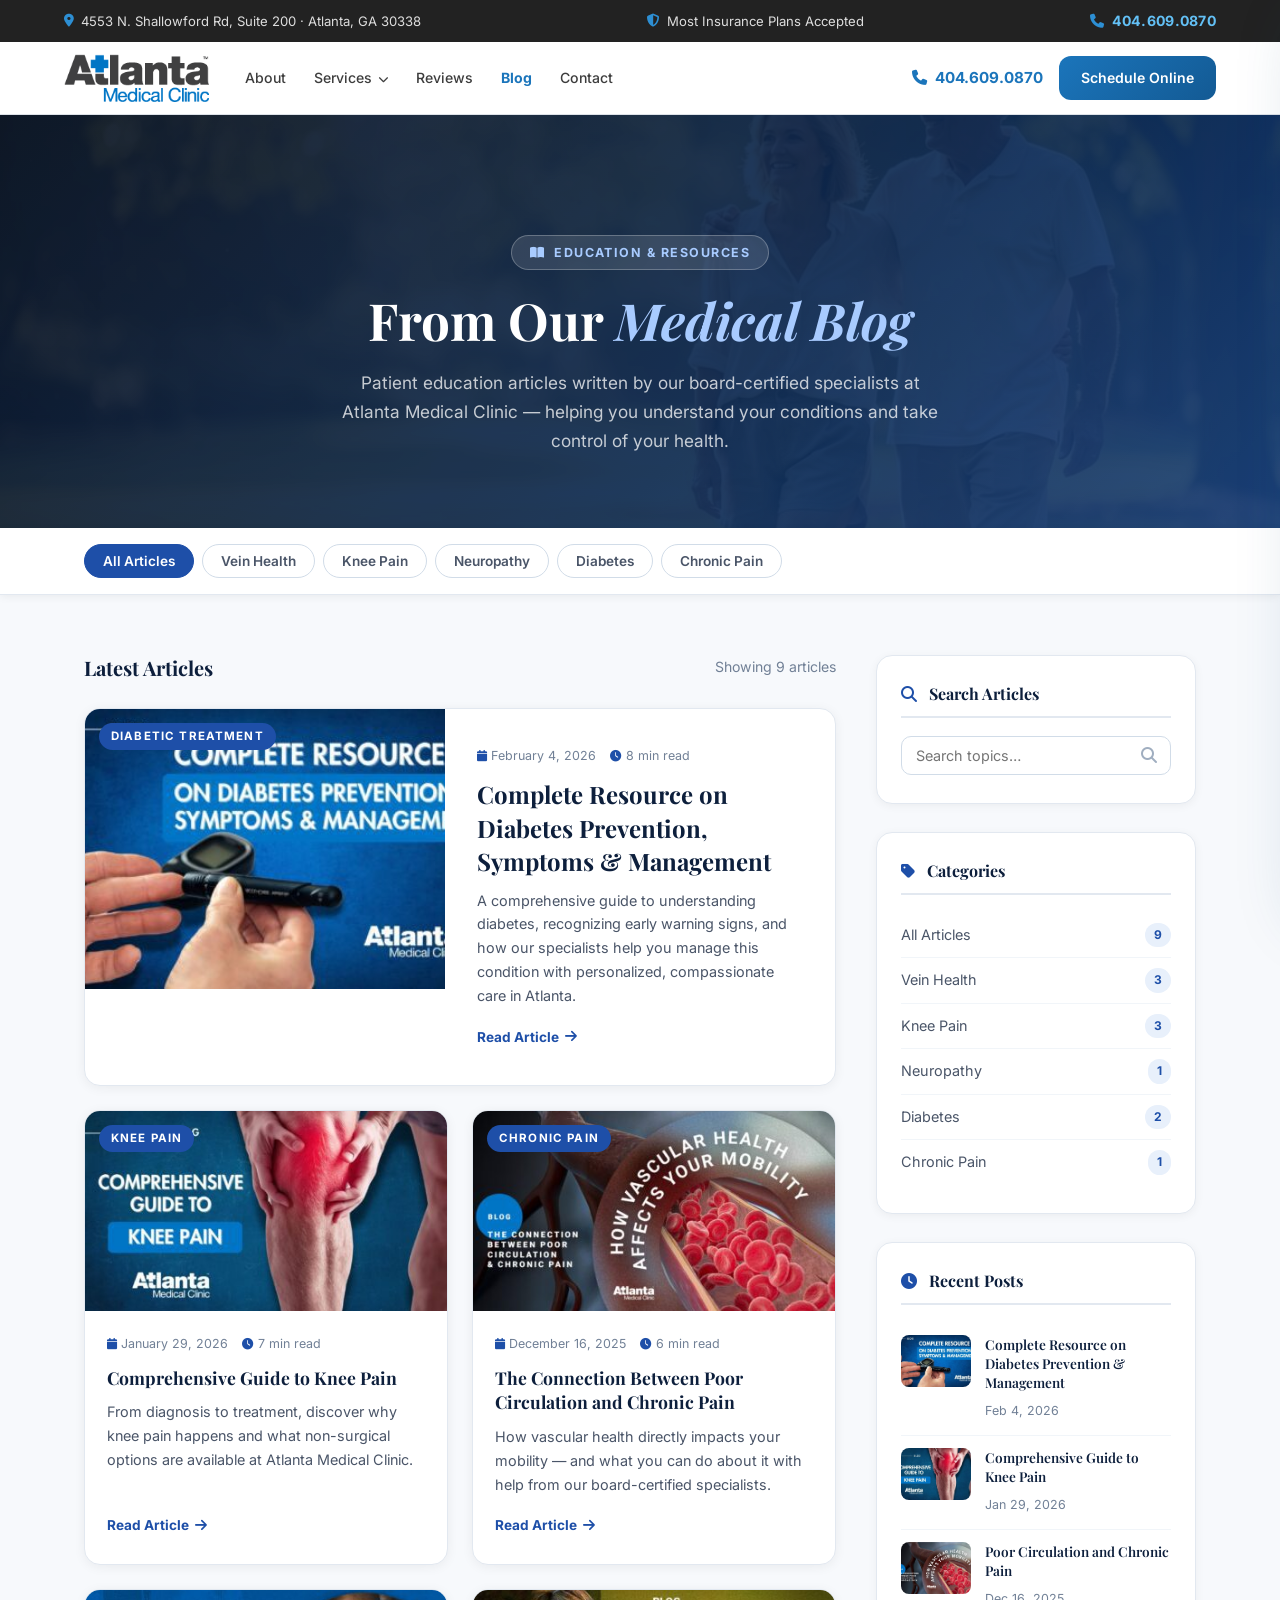
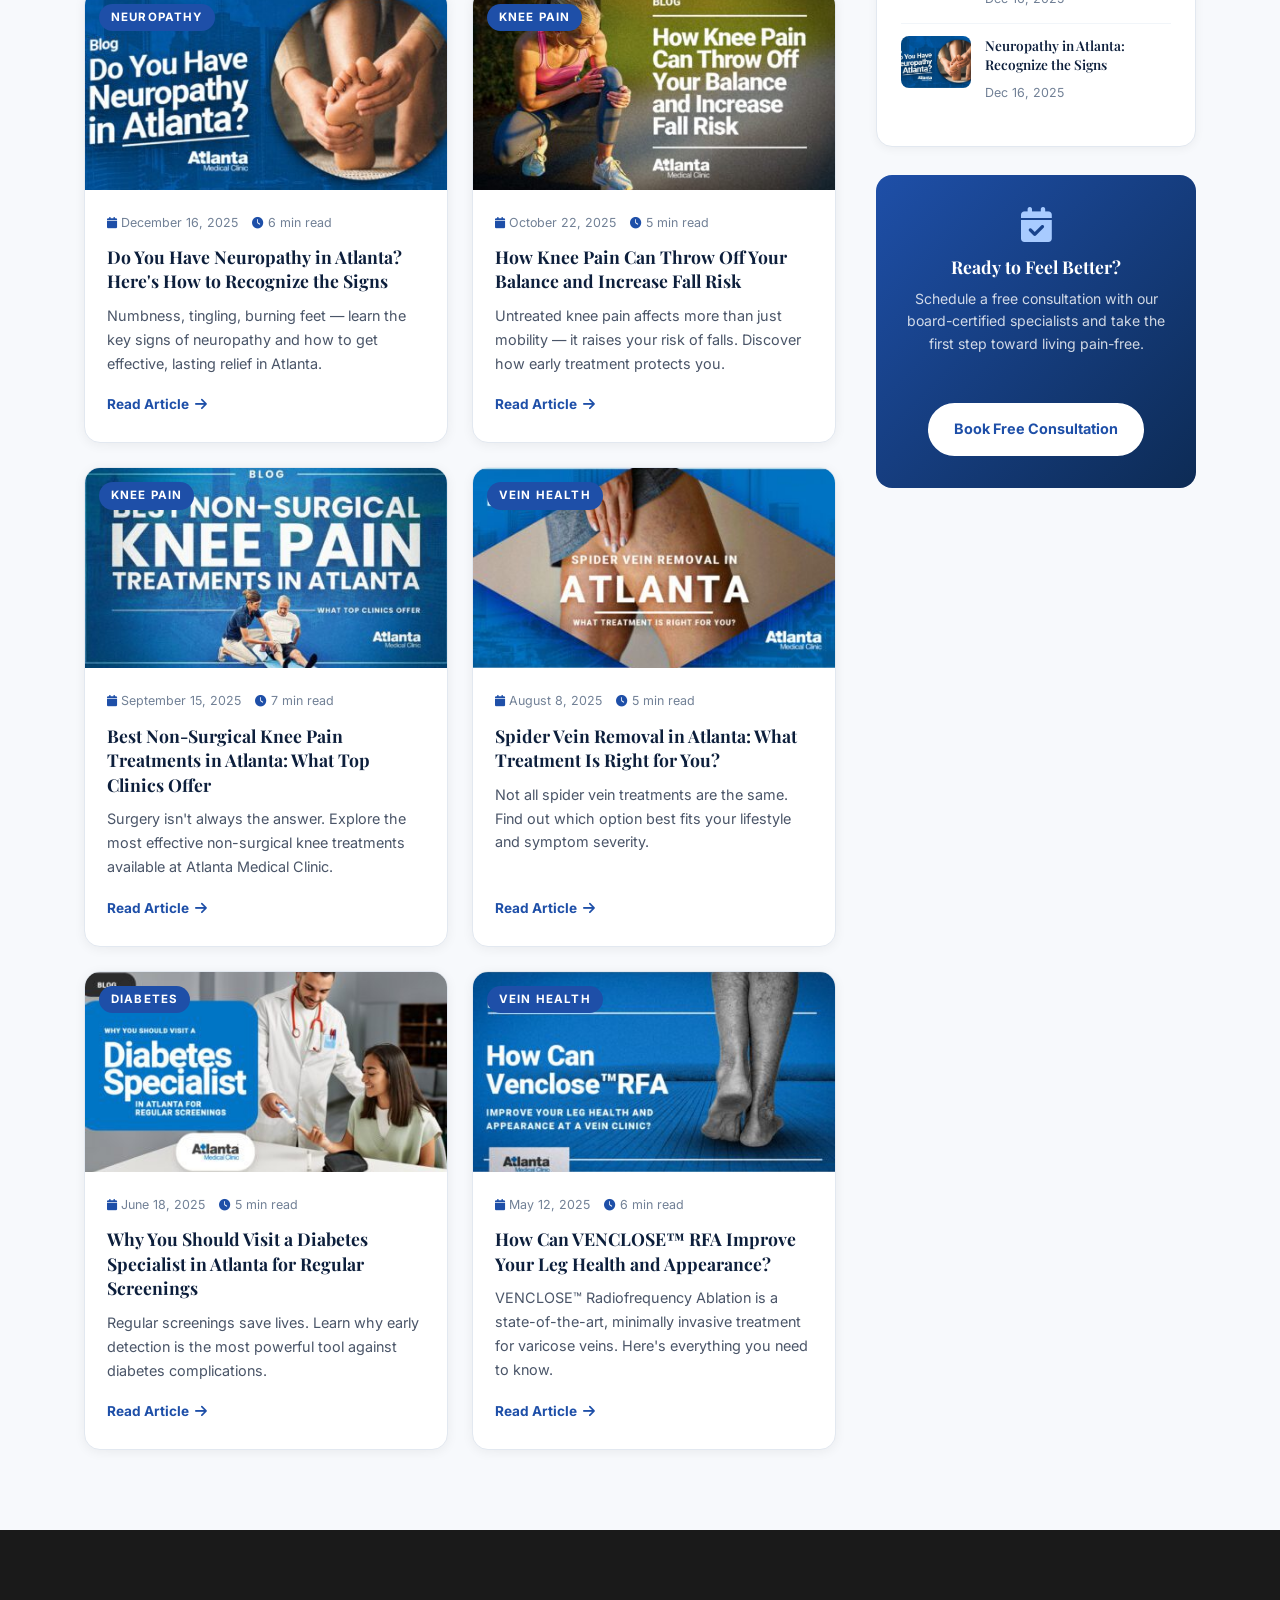
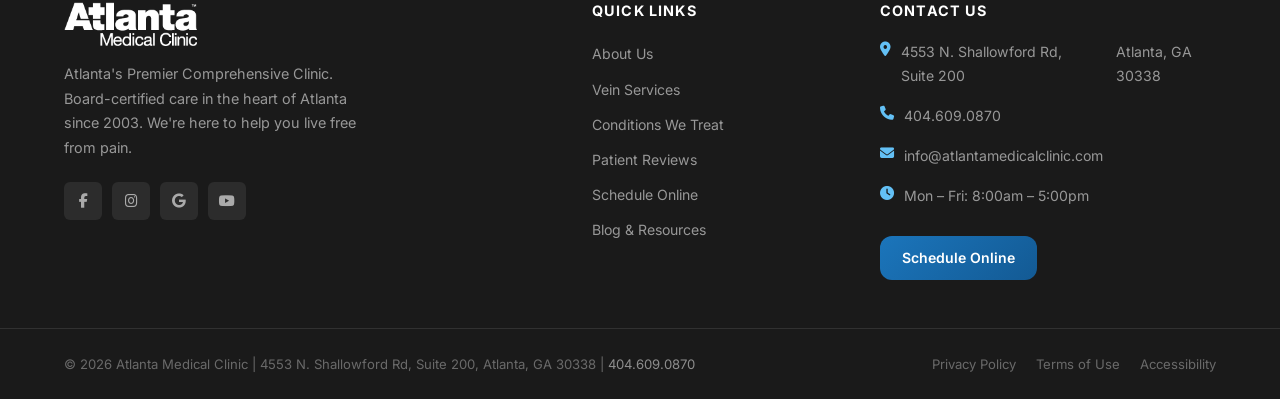
==== blog.html @ c42ab2b3 "Add files via upload" ====
<!DOCTYPE html>
<html lang="en" itemscope itemtype="https://schema.org/Blog">
<head>
  <meta charset="UTF-8" />
  <meta http-equiv="X-UA-Compatible" content="IE=edge" />
  <meta name="viewport" content="width=device-width, initial-scale=1.0" />

  <!-- ═══════════════════════════════════════════════════════════════
       PRIMARY SEO META TAGS
  ════════════════════════════════════════════════════════════════ -->
  <title>Vein &amp; Leg Health Blog | Atlanta Medical Clinic | Patient Education</title>
  <meta name="description" content="Expert patient education from Atlanta Medical Clinic's board-certified specialists. Read articles on varicose veins, spider vein removal, leg pain, neuropathy, knee pain, diabetes, and vein health in Atlanta, GA." />
  <meta name="keywords" content="vein health blog Atlanta, varicose vein articles, spider vein information, leg pain education, neuropathy Atlanta, knee pain treatment Atlanta, vein treatment blog, Atlanta Medical Clinic blog, vein doctor Atlanta, sclerotherapy information" />
  <meta name="robots" content="index, follow, max-image-preview:large, max-snippet:-1, max-video-preview:-1" />
  <meta name="author" content="Atlanta Medical Clinic" />

  <!-- Canonical URL -->
  <link rel="canonical" href="https://www.atlantamedicalclinic.com/blog.html" />

  <!-- ═══════════════════════════════════════════════════════════════
       OPEN GRAPH
  ════════════════════════════════════════════════════════════════ -->
  <meta property="og:type" content="website" />
  <meta property="og:locale" content="en_US" />
  <meta property="og:site_name" content="Atlanta Medical Clinic" />
  <meta property="og:title" content="Vein &amp; Leg Health Blog | Atlanta Medical Clinic" />
  <meta property="og:description" content="Patient education from board-certified vein specialists in Atlanta, GA. Articles on varicose veins, spider veins, neuropathy, knee pain, diabetes, and more." />
  <meta property="og:url" content="https://www.atlantamedicalclinic.com/blog.html" />
  <meta property="og:image" content="https://www.atlantamedicalclinic.com/images/blog/blog-diabetes.jpg" />
  <meta property="og:image:width" content="1200" />
  <meta property="og:image:height" content="630" />

  <!-- ═══════════════════════════════════════════════════════════════
       TWITTER CARD
  ════════════════════════════════════════════════════════════════ -->
  <meta name="twitter:card" content="summary_large_image" />
  <meta name="twitter:site" content="@ATLMedicalClinic" />
  <meta name="twitter:title" content="Vein &amp; Leg Health Blog | Atlanta Medical Clinic" />
  <meta name="twitter:description" content="Patient education from board-certified vein specialists in Atlanta. Read our latest articles on vein health, leg pain, neuropathy, and more." />
  <meta name="twitter:image" content="https://www.atlantamedicalclinic.com/images/blog/blog-diabetes.jpg" />

  <!-- Favicon -->
  <link rel="icon" type="image/png" href="images/amc-logo.png" />
  <link rel="apple-touch-icon" href="images/amc-logo.png" />
  <meta name="theme-color" content="#005DAA" />

  <!-- ═══════════════════════════════════════════════════════════════
       STRUCTURED DATA – Blog + BreadcrumbList (JSON-LD)
  ════════════════════════════════════════════════════════════════ -->
  <script type="application/ld+json">
  {
    "@context": "https://schema.org",
    "@graph": [
      {
        "@type": "Blog",
        "@id": "https://www.atlantamedicalclinic.com/blog.html#blog",
        "name": "Atlanta Medical Clinic Vein &amp; Leg Health Blog",
        "description": "Patient education articles from board-certified vein and leg health specialists in Atlanta, GA.",
        "url": "https://www.atlantamedicalclinic.com/blog.html",
        "publisher": {
          "@type": "Organization",
          "@id": "https://www.atlantamedicalclinic.com/#organization",
          "name": "Atlanta Medical Clinic",
          "logo": {
            "@type": "ImageObject",
            "url": "https://www.atlantamedicalclinic.com/images/amc-logo.png"
          }
        },
        "blogPost": [
          {
            "@type": "BlogPosting",
            "headline": "Complete Resource on Diabetes Prevention, Symptoms &amp; Management",
            "description": "A comprehensive guide to understanding diabetes risk factors, symptoms, and management strategies from Atlanta Medical Clinic specialists.",
            "url": "https://www.atlantamedicalclinic.com/blog.html?post=diabetes",
            "image": "https://www.atlantamedicalclinic.com/images/blog/blog-diabetes.jpg",
            "datePublished": "2026-02-01",
            "author": {"@type": "Organization", "name": "Atlanta Medical Clinic"},
            "publisher": {"@id": "https://www.atlantamedicalclinic.com/#organization"},
            "keywords": "diabetes prevention, diabetes management, diabetic treatment Atlanta"
          },
          {
            "@type": "BlogPosting",
            "headline": "Comprehensive Guide to Knee Pain",
            "description": "Everything you need to know about knee pain causes, diagnosis, and treatment options available at Atlanta Medical Clinic.",
            "url": "https://www.atlantamedicalclinic.com/blog.html?post=knee-pain",
            "image": "https://www.atlantamedicalclinic.com/images/blog/blog-knee-pain.jpg",
            "datePublished": "2026-01-15",
            "author": {"@type": "Organization", "name": "Atlanta Medical Clinic"},
            "publisher": {"@id": "https://www.atlantamedicalclinic.com/#organization"},
            "keywords": "knee pain Atlanta, knee pain treatment, non-surgical knee pain"
          },
          {
            "@type": "BlogPosting",
            "headline": "The Connection Between Poor Circulation and Chronic Pain",
            "description": "Learn how poor blood circulation contributes to chronic leg pain and what treatments are available in Atlanta.",
            "url": "https://www.atlantamedicalclinic.com/blog.html?post=circulation",
            "image": "https://www.atlantamedicalclinic.com/images/blog/blog-circulation.jpg",
            "datePublished": "2025-12-23",
            "author": {"@type": "Organization", "name": "Atlanta Medical Clinic"},
            "publisher": {"@id": "https://www.atlantamedicalclinic.com/#organization"},
            "keywords": "poor circulation, chronic pain, vein disease Atlanta"
          },
          {
            "@type": "BlogPosting",
            "headline": "Do You Have Neuropathy in Atlanta? Here's How to Recognize the Signs",
            "description": "Identify the key signs of neuropathy including numbness, tingling, and burning feet — and learn about effective relief options.",
            "url": "https://www.atlantamedicalclinic.com/blog.html?post=neuropathy",
            "image": "https://www.atlantamedicalclinic.com/images/blog/blog-neuropathy.jpg",
            "datePublished": "2025-11-01",
            "author": {"@type": "Organization", "name": "Atlanta Medical Clinic"},
            "publisher": {"@id": "https://www.atlantamedicalclinic.com/#organization"},
            "keywords": "neuropathy Atlanta, peripheral neuropathy, neuropathy treatment"
          },
          {
            "@type": "BlogPosting",
            "headline": "Spider Vein Removal in Atlanta: What Treatment Is Right for You?",
            "description": "A guide to spider vein treatment options including sclerotherapy, laser therapy, and what to expect from each procedure.",
            "url": "https://www.atlantamedicalclinic.com/blog.html?post=spider-veins",
            "image": "https://www.atlantamedicalclinic.com/images/blog/blog-spider-veins.jpg",
            "datePublished": "2025-08-20",
            "author": {"@type": "Organization", "name": "Atlanta Medical Clinic"},
            "publisher": {"@id": "https://www.atlantamedicalclinic.com/#organization"},
            "keywords": "spider vein removal Atlanta, sclerotherapy, spider vein treatment"
          }
        ]
      },
      {
        "@type": "BreadcrumbList",
        "itemListElement": [
          {
            "@type": "ListItem",
            "position": 1,
            "name": "Home",
            "item": "https://www.atlantamedicalclinic.com/"
          },
          {
            "@type": "ListItem",
            "position": 2,
            "name": "Blog &amp; Resources",
            "item": "https://www.atlantamedicalclinic.com/blog.html"
          }
        ]
      }
    ]
  }
  </script>

  <!-- Preconnect -->
  <link rel="preconnect" href="https://fonts.googleapis.com" />
  <link rel="preconnect" href="https://fonts.gstatic.com" crossorigin />
  <link rel="preconnect" href="https://cdn.jsdelivr.net" />

  <!-- Google Fonts -->
  <link href="https://fonts.googleapis.com/css2?family=Oswald:wght@400;500;600;700&family=Playfair+Display:ital,wght@0,400;0,500;0,600;0,700;1,400;1,600&family=Inter:wght@300;400;500;600;700&display=swap" rel="stylesheet" />
  <!-- Font Awesome -->
  <link rel="stylesheet" href="https://cdn.jsdelivr.net/npm/@fortawesome/fontawesome-free@6.4.0/css/all.min.css" />
  <!-- Shared site styles -->
  <link rel="stylesheet" href="css/style.css" />

  <style>
    /* ── Blog Page Specific Styles ── */
    .blog-hero {
      background: linear-gradient(135deg, #0a1628 0%, #0d2b55 60%, #1a4480 100%);
      padding: 120px 0 72px;
      text-align: center;
      color: #fff;
      position: relative;
      overflow: hidden;
    }
    .blog-hero::before {
      content: '';
      position: absolute;
      inset: 0;
      background: url('images/hero-bg.jpg') center/cover no-repeat;
      opacity: 0.08;
    }
    .blog-hero-inner { position: relative; z-index: 1; }
    .blog-hero-tag {
      display: inline-block;
      background: rgba(255,255,255,0.12);
      border: 1px solid rgba(255,255,255,0.25);
      color: #a8cbff;
      font-size: 0.78rem;
      font-weight: 700;
      letter-spacing: 0.12em;
      text-transform: uppercase;
      padding: 6px 18px;
      border-radius: 50px;
      margin-bottom: 20px;
    }
    .blog-hero h1 {
      font-family: 'Playfair Display', serif;
      font-size: clamp(2rem, 5vw, 3.2rem);
      font-weight: 700;
      color: #fff;
      margin-bottom: 16px;
      line-height: 1.2;
    }
    .blog-hero h1 em { font-style: italic; color: #a8cbff; }
    .blog-hero p {
      font-size: 1.08rem;
      color: rgba(255,255,255,0.75);
      max-width: 600px;
      margin: 0 auto;
      line-height: 1.7;
    }

    /* ── Filter Bar ── */
    .blog-filters {
      background: #fff;
      border-bottom: 1px solid #e2e8f0;
      position: sticky;
      top: 72px;
      z-index: 100;
      box-shadow: 0 2px 8px rgba(0,0,0,0.06);
    }
    .blog-filters-inner {
      max-width: 1160px;
      margin: 0 auto;
      padding: 0 24px;
      display: flex;
      align-items: center;
      gap: 8px;
      overflow-x: auto;
      scrollbar-width: none;
      -webkit-overflow-scrolling: touch;
      padding: 16px 24px;
    }
    .blog-filters-inner::-webkit-scrollbar { display: none; }
    .filter-btn {
      flex-shrink: 0;
      padding: 8px 18px;
      border-radius: 50px;
      border: 1.5px solid #d1dce8;
      background: transparent;
      color: #4a5568;
      font-size: 0.85rem;
      font-weight: 600;
      cursor: pointer;
      transition: all 0.2s;
      font-family: 'Inter', sans-serif;
      white-space: nowrap;
    }
    .filter-btn:hover, .filter-btn.active {
      background: #1e4fa8;
      border-color: #1e4fa8;
      color: #fff;
    }

    /* ── Blog Main Layout ── */
    .blog-page-main {
      background: #f7f9fc;
      padding: 60px 0 80px;
    }
    .blog-page-inner {
      max-width: 1160px;
      margin: 0 auto;
      padding: 0 24px;
      display: grid;
      grid-template-columns: 1fr 320px;
      gap: 40px;
      align-items: start;
    }

    /* ── Article Grid ── */
    .blog-articles-header {
      display: flex;
      align-items: center;
      justify-content: space-between;
      margin-bottom: 28px;
    }
    .blog-articles-header h2 {
      font-size: 1.25rem;
      font-weight: 700;
      color: #0d1f3c;
    }
    .blog-count { font-size: 0.88rem; color: #718096; }

    .articles-grid {
      display: grid;
      grid-template-columns: repeat(2, 1fr);
      gap: 24px;
    }

    /* Featured (first) article spans full width */
    .article-card.featured {
      grid-column: 1 / -1;
      display: flex;
      gap: 0;
      flex-direction: row;
    }
    .article-card.featured .article-img { width: 48%; height: 280px; flex-shrink: 0; }
    .article-card.featured .article-body { padding: 36px 32px; display: flex; flex-direction: column; justify-content: center; }
    .article-card.featured .article-body h3 { font-size: 1.5rem; }

    .article-card {
      background: #fff;
      border-radius: 16px;
      overflow: hidden;
      border: 1px solid #e2e8f0;
      box-shadow: 0 2px 12px rgba(0,0,0,0.06);
      display: flex;
      flex-direction: column;
      transition: transform 0.25s, box-shadow 0.25s;
      cursor: pointer;
      text-decoration: none;
      color: inherit;
    }
    .article-card:hover {
      transform: translateY(-5px);
      box-shadow: 0 8px 30px rgba(30,79,168,0.15);
    }
    .article-img {
      height: 200px;
      overflow: hidden;
      position: relative;
    }
    .article-img img {
      width: 100%;
      height: 100%;
      object-fit: cover;
      transition: transform 0.4s ease;
      display: block;
    }
    .article-card:hover .article-img img { transform: scale(1.05); }

    .article-category-badge {
      position: absolute;
      top: 14px;
      left: 14px;
      background: #1e4fa8;
      color: #fff;
      font-size: 0.72rem;
      font-weight: 700;
      letter-spacing: 0.1em;
      text-transform: uppercase;
      padding: 4px 12px;
      border-radius: 50px;
    }

    .article-body {
      padding: 22px 22px 26px;
      display: flex;
      flex-direction: column;
      flex: 1;
    }
    .article-meta {
      display: flex;
      align-items: center;
      gap: 14px;
      font-size: 0.78rem;
      color: #718096;
      margin-bottom: 12px;
    }
    .article-meta i { color: #1e4fa8; font-size: 0.72rem; }
    .article-body h3 {
      font-family: 'Playfair Display', serif;
      font-size: 1.1rem;
      font-weight: 700;
      color: #0d1f3c;
      line-height: 1.4;
      margin-bottom: 10px;
    }
    .article-body p {
      font-size: 0.9rem;
      color: #4a5568;
      line-height: 1.65;
      flex: 1;
      margin-bottom: 18px;
    }
    .article-read-more {
      display: inline-flex;
      align-items: center;
      gap: 6px;
      font-size: 0.85rem;
      font-weight: 700;
      color: #1e4fa8;
      text-decoration: none;
      margin-top: auto;
    }
    .article-read-more i { transition: transform 0.2s; }
    .article-card:hover .article-read-more i { transform: translateX(4px); }

    /* Load more */
    .load-more-row {
      text-align: center;
      margin-top: 40px;
    }
    .btn-load-more {
      display: inline-flex;
      align-items: center;
      gap: 8px;
      padding: 14px 36px;
      border-radius: 50px;
      border: 2px solid #1e4fa8;
      background: transparent;
      color: #1e4fa8;
      font-size: 0.95rem;
      font-weight: 700;
      cursor: pointer;
      font-family: 'Inter', sans-serif;
      transition: all 0.2s;
    }
    .btn-load-more:hover { background: #1e4fa8; color: #fff; }

    /* ── Sidebar ── */
    .blog-sidebar { display: flex; flex-direction: column; gap: 28px; }

    .sidebar-widget {
      background: #fff;
      border-radius: 16px;
      border: 1px solid #e2e8f0;
      padding: 28px 24px;
      box-shadow: 0 2px 10px rgba(0,0,0,0.05);
    }
    .sidebar-widget h3 {
      font-size: 1rem;
      font-weight: 700;
      color: #0d1f3c;
      margin-bottom: 18px;
      padding-bottom: 12px;
      border-bottom: 2px solid #e2e8f0;
    }
    .sidebar-widget h3 i { color: #1e4fa8; margin-right: 8px; }

    /* Categories */
    .category-list { list-style: none; padding: 0; margin: 0; }
    .category-list li {
      display: flex;
      align-items: center;
      justify-content: space-between;
      padding: 10px 0;
      border-bottom: 1px solid #f1f5f9;
      cursor: pointer;
      transition: color 0.2s;
      font-size: 0.9rem;
      color: #4a5568;
    }
    .category-list li:last-child { border-bottom: none; }
    .category-list li:hover { color: #1e4fa8; }
    .cat-count {
      background: #e8f0fb;
      color: #1e4fa8;
      font-size: 0.75rem;
      font-weight: 700;
      padding: 2px 9px;
      border-radius: 50px;
    }

    /* Recent Posts */
    .recent-post-item {
      display: flex;
      gap: 14px;
      align-items: flex-start;
      padding: 12px 0;
      border-bottom: 1px solid #f1f5f9;
      cursor: pointer;
      text-decoration: none;
      color: inherit;
    }
    .recent-post-item:last-child { border-bottom: none; }
    .recent-thumb {
      width: 70px;
      height: 52px;
      border-radius: 8px;
      overflow: hidden;
      flex-shrink: 0;
    }
    .recent-thumb img { width: 100%; height: 100%; object-fit: cover; }
    .recent-info h4 {
      font-size: 0.85rem;
      font-weight: 600;
      color: #0d1f3c;
      line-height: 1.4;
      margin-bottom: 4px;
    }
    .recent-info span { font-size: 0.78rem; color: #718096; }
    .recent-post-item:hover .recent-info h4 { color: #1e4fa8; }

    /* CTA Widget */
    .sidebar-cta-widget {
      background: linear-gradient(135deg, #1e4fa8 0%, #0d2b55 100%);
      border-radius: 16px;
      padding: 32px 24px;
      text-align: center;
      color: #fff;
    }
    .sidebar-cta-widget i { font-size: 2.2rem; color: #a8cbff; margin-bottom: 14px; display: block; }
    .sidebar-cta-widget h3 {
      font-size: 1.1rem;
      font-weight: 700;
      margin-bottom: 10px;
      color: #fff;
      border: none;
      padding: 0;
    }
    .sidebar-cta-widget p { font-size: 0.88rem; color: rgba(255,255,255,0.8); margin-bottom: 20px; line-height: 1.6; }
    .sidebar-cta-widget .btn-white {
      display: inline-block;
      padding: 12px 24px;
      background: #fff;
      color: #1e4fa8;
      border-radius: 50px;
      font-weight: 700;
      font-size: 0.9rem;
      text-decoration: none;
      transition: all 0.2s;
    }
    .sidebar-cta-widget .btn-white:hover { background: #e8f0fb; transform: translateY(-2px); }

    /* ── Article Modal / Detail View ── */
    #article-modal {
      position: fixed;
      inset: 0;
      z-index: 9000;
      display: flex;
      align-items: flex-start;
      justify-content: center;
      padding: 20px;
      opacity: 0;
      pointer-events: none;
      transition: opacity 0.3s;
      overflow-y: auto;
    }
    #article-modal.open {
      opacity: 1;
      pointer-events: all;
    }
    .modal-backdrop {
      position: fixed;
      inset: 0;
      background: rgba(10,22,40,0.8);
      backdrop-filter: blur(6px);
      z-index: -1;
    }
    .modal-box {
      background: #fff;
      border-radius: 20px;
      max-width: 780px;
      width: 100%;
      margin: 40px auto;
      overflow: hidden;
      box-shadow: 0 24px 80px rgba(0,0,0,0.4);
      transform: translateY(20px);
      transition: transform 0.35s ease;
      position: relative;
    }
    #article-modal.open .modal-box { transform: translateY(0); }
    .modal-hero-img {
      width: 100%;
      height: 320px;
      object-fit: cover;
      display: block;
    }
    .modal-body { padding: 40px 44px 52px; }
    .modal-category {
      display: inline-block;
      background: #e8f0fb;
      color: #1e4fa8;
      font-size: 0.75rem;
      font-weight: 700;
      letter-spacing: 0.1em;
      text-transform: uppercase;
      padding: 5px 14px;
      border-radius: 50px;
      margin-bottom: 16px;
    }
    .modal-body h2 {
      font-family: 'Playfair Display', serif;
      font-size: clamp(1.4rem, 3vw, 2rem);
      font-weight: 700;
      color: #0d1f3c;
      line-height: 1.3;
      margin-bottom: 14px;
    }
    .modal-meta {
      display: flex;
      gap: 20px;
      font-size: 0.82rem;
      color: #718096;
      margin-bottom: 28px;
      padding-bottom: 20px;
      border-bottom: 1px solid #e2e8f0;
    }
    .modal-meta i { color: #1e4fa8; margin-right: 5px; }
    .modal-content { font-size: 1rem; color: #374151; line-height: 1.8; }
    .modal-content h3 {
      font-size: 1.2rem;
      font-weight: 700;
      color: #0d1f3c;
      margin: 28px 0 12px;
    }
    .modal-content p { margin-bottom: 18px; }
    .modal-content ul { padding-left: 24px; margin-bottom: 18px; }
    .modal-content ul li { margin-bottom: 8px; }
    .modal-cta-box {
      margin-top: 36px;
      background: linear-gradient(135deg, #e8f0fb 0%, #d4e4f7 100%);
      border-radius: 16px;
      padding: 28px 32px;
      text-align: center;
    }
    .modal-cta-box h4 {
      font-size: 1.1rem;
      font-weight: 700;
      color: #0d1f3c;
      margin-bottom: 8px;
    }
    .modal-cta-box p { font-size: 0.9rem; color: #4a5568; margin-bottom: 18px; }
    .modal-cta-btns { display: flex; gap: 12px; justify-content: center; flex-wrap: wrap; }
    .modal-close {
      position: absolute;
      top: 18px;
      right: 18px;
      width: 40px;
      height: 40px;
      border-radius: 50%;
      background: rgba(255,255,255,0.9);
      border: none;
      font-size: 1.1rem;
      color: #374151;
      cursor: pointer;
      display: flex;
      align-items: center;
      justify-content: center;
      box-shadow: 0 2px 8px rgba(0,0,0,0.15);
      transition: all 0.2s;
      z-index: 10;
    }
    .modal-close:hover { background: #fff; transform: scale(1.1); }

    /* Read on AMC link */
    .read-original-link {
      display: inline-flex;
      align-items: center;
      gap: 6px;
      color: #1e4fa8;
      font-weight: 600;
      font-size: 0.88rem;
      text-decoration: none;
      margin-top: 8px;
      margin-bottom: 24px;
    }
    .read-original-link:hover { text-decoration: underline; }

    /* ── Hidden articles (load more) ── */
    .article-card.hidden-article { display: none; }
    .article-card.hidden-article.visible { display: flex; }

    /* ── Responsive ── */
    @media (max-width: 960px) {
      .blog-page-inner { grid-template-columns: 1fr; }
      .blog-sidebar { display: grid; grid-template-columns: 1fr 1fr; gap: 20px; }
      .sidebar-cta-widget { grid-column: 1 / -1; }
    }
    @media (max-width: 720px) {
      .articles-grid { grid-template-columns: 1fr; }
      .article-card.featured { flex-direction: column; }
      .article-card.featured .article-img { width: 100%; height: 220px; }
      .blog-sidebar { grid-template-columns: 1fr; }
      .modal-body { padding: 28px 24px 40px; }
      .modal-hero-img { height: 220px; }
    }
    @media (max-width: 480px) {
      .blog-filters-inner { padding: 12px 16px; }
    }
  </style>
</head>
<body>

  <!-- TOP BAR -->
  <div class="topbar">
    <div class="topbar-inner">
      <span><i class="fas fa-map-marker-alt"></i> 4553 N. Shallowford Rd, Suite 200 · Atlanta, GA 30338</span>
      <span><i class="fas fa-shield-alt"></i> Most Insurance Plans Accepted</span>
      <a href="tel:4046090870" class="topbar-phone"><i class="fas fa-phone"></i> 404.609.0870</a>
    </div>
  </div>

  <!-- NAVIGATION -->
  <header class="site-header" id="site-header">
    <div class="nav-inner">
      <a href="index.html" class="logo">
        <img src="images/amc-logo.png" alt="Atlanta Medical Clinic" class="logo-img" />
      </a>
      <nav class="main-nav" id="main-nav">
        <ul>
          <li><a href="index.html#about">About</a></li>
          <li class="has-dropdown">
            <a href="index.html#treatments">Services <i class="fas fa-chevron-down nav-arrow"></i></a>
            <ul class="nav-dropdown">
              <li><a href="index.html#treatments">Varicose Vein Treatment</a></li>
              <li><a href="index.html#treatments">Spider Vein Treatment</a></li>
              <li><a href="index.html#treatments">VENCLOSE&#8482; RFA</a></li>
              <li><a href="index.html#treatments">Varithena&#174; Microfoam</a></li>
              <li><a href="index.html#treatments">Sclerotherapy &amp; ClariVein&#174;</a></li>
            </ul>
          </li>
          <li><a href="index.html#testimonials">Reviews</a></li>
          <li><a href="blog.html" class="active-nav">Blog</a></li>
          <li><a href="index.html#schedule">Contact</a></li>
        </ul>
      </nav>
      <div class="nav-cta">
        <a href="tel:4046090870" class="btn-phone"><i class="fas fa-phone"></i> 404.609.0870</a>
        <a href="index.html#schedule" class="btn-primary btn-sm">Schedule Online</a>
      </div>
      <button class="hamburger" id="hamburger" aria-label="Toggle menu">
        <span></span><span></span><span></span>
      </button>
    </div>
  </header>

  <!-- Mobile Nav Drawer -->
  <div class="mobile-nav" id="mobile-nav">
    <div class="mobile-nav-header">
      <img src="images/amc-logo.png" alt="Atlanta Medical Clinic" class="mobile-nav-logo-img" />
    </div>
    <ul>
      <li><a href="index.html#about" onclick="closeMobileNav()">About</a></li>
      <li><a href="index.html#treatments" onclick="closeMobileNav()">Services</a></li>
      <li><a href="index.html#testimonials" onclick="closeMobileNav()">Reviews</a></li>
      <li><a href="blog.html" onclick="closeMobileNav()">Blog</a></li>
      <li><a href="index.html#schedule" onclick="closeMobileNav()">Contact</a></li>
      <li class="mobile-nav-cta"><a href="tel:4046090870"><i class="fas fa-phone"></i> 404.609.0870</a></li>
      <li class="mobile-nav-cta"><a href="index.html#schedule" class="btn-primary" onclick="closeMobileNav()">Schedule Online</a></li>
    </ul>
  </div>

  <main>

    <!-- BLOG HERO -->
    <section class="blog-hero">
      <div class="blog-hero-inner container">
        <div class="blog-hero-tag"><i class="fas fa-book-open"></i>&nbsp; Education &amp; Resources</div>
        <h1>From Our <em>Medical Blog</em></h1>
        <p>Patient education articles written by our board-certified specialists at Atlanta Medical Clinic — helping you understand your conditions and take control of your health.</p>
      </div>
    </section>

    <!-- FILTER BAR -->
    <div class="blog-filters">
      <div class="blog-filters-inner">
        <button class="filter-btn active" data-filter="all">All Articles</button>
        <button class="filter-btn" data-filter="veins">Vein Health</button>
        <button class="filter-btn" data-filter="knee">Knee Pain</button>
        <button class="filter-btn" data-filter="neuropathy">Neuropathy</button>
        <button class="filter-btn" data-filter="diabetes">Diabetes</button>
        <button class="filter-btn" data-filter="chronic-pain">Chronic Pain</button>
      </div>
    </div>

    <!-- BLOG MAIN CONTENT -->
    <div class="blog-page-main">
      <div class="blog-page-inner">

        <!-- ARTICLES COLUMN -->
        <div class="blog-articles-col">
          <div class="blog-articles-header">
            <h2>Latest Articles</h2>
            <span class="blog-count" id="article-count">Showing 9 articles</span>
          </div>

          <div class="articles-grid" id="articles-grid">

            <!-- FEATURED: Article 1 -->
            <div class="article-card featured" data-category="diabetes" data-post="diabetes">
              <div class="article-img">
                <img src="images/blog/blog-diabetes.jpg" alt="Complete Resource on Diabetes Prevention, Symptoms & Management" />
                <span class="article-category-badge">Diabetic Treatment</span>
              </div>
              <div class="article-body">
                <div class="article-meta">
                  <span><i class="fas fa-calendar"></i> February 4, 2026</span>
                  <span><i class="fas fa-clock"></i> 8 min read</span>
                </div>
                <h3>Complete Resource on Diabetes Prevention, Symptoms &amp; Management</h3>
                <p>A comprehensive guide to understanding diabetes, recognizing early warning signs, and how our specialists help you manage this condition with personalized, compassionate care in Atlanta.</p>
                <span class="article-read-more">Read Article <i class="fas fa-arrow-right"></i></span>
              </div>
            </div>

            <!-- Article 2 -->
            <div class="article-card" data-category="knee" data-post="knee-pain">
              <div class="article-img">
                <img src="images/blog/blog-knee-pain.jpg" alt="Comprehensive Guide to Knee Pain" />
                <span class="article-category-badge">Knee Pain</span>
              </div>
              <div class="article-body">
                <div class="article-meta">
                  <span><i class="fas fa-calendar"></i> January 29, 2026</span>
                  <span><i class="fas fa-clock"></i> 7 min read</span>
                </div>
                <h3>Comprehensive Guide to Knee Pain</h3>
                <p>From diagnosis to treatment, discover why knee pain happens and what non-surgical options are available at Atlanta Medical Clinic.</p>
                <span class="article-read-more">Read Article <i class="fas fa-arrow-right"></i></span>
              </div>
            </div>

            <!-- Article 3 -->
            <div class="article-card" data-category="chronic-pain" data-post="circulation">
              <div class="article-img">
                <img src="images/blog/blog-circulation.jpg" alt="The Connection Between Poor Circulation and Chronic Pain" />
                <span class="article-category-badge">Chronic Pain</span>
              </div>
              <div class="article-body">
                <div class="article-meta">
                  <span><i class="fas fa-calendar"></i> December 16, 2025</span>
                  <span><i class="fas fa-clock"></i> 6 min read</span>
                </div>
                <h3>The Connection Between Poor Circulation and Chronic Pain</h3>
                <p>How vascular health directly impacts your mobility — and what you can do about it with help from our board-certified specialists.</p>
                <span class="article-read-more">Read Article <i class="fas fa-arrow-right"></i></span>
              </div>
            </div>

            <!-- Article 4 -->
            <div class="article-card" data-category="neuropathy" data-post="neuropathy">
              <div class="article-img">
                <img src="images/blog/blog-neuropathy.jpg" alt="Do You Have Neuropathy in Atlanta?" />
                <span class="article-category-badge">Neuropathy</span>
              </div>
              <div class="article-body">
                <div class="article-meta">
                  <span><i class="fas fa-calendar"></i> December 16, 2025</span>
                  <span><i class="fas fa-clock"></i> 6 min read</span>
                </div>
                <h3>Do You Have Neuropathy in Atlanta? Here's How to Recognize the Signs</h3>
                <p>Numbness, tingling, burning feet — learn the key signs of neuropathy and how to get effective, lasting relief in Atlanta.</p>
                <span class="article-read-more">Read Article <i class="fas fa-arrow-right"></i></span>
              </div>
            </div>

            <!-- Article 5 -->
            <div class="article-card" data-category="knee" data-post="knee-balance">
              <div class="article-img">
                <img src="images/blog/blog-knee-risks.jpg" alt="How Knee Pain Can Throw Off Your Balance" />
                <span class="article-category-badge">Knee Pain</span>
              </div>
              <div class="article-body">
                <div class="article-meta">
                  <span><i class="fas fa-calendar"></i> October 22, 2025</span>
                  <span><i class="fas fa-clock"></i> 5 min read</span>
                </div>
                <h3>How Knee Pain Can Throw Off Your Balance and Increase Fall Risk</h3>
                <p>Untreated knee pain affects more than just mobility — it raises your risk of falls. Discover how early treatment protects you.</p>
                <span class="article-read-more">Read Article <i class="fas fa-arrow-right"></i></span>
              </div>
            </div>

            <!-- Article 6 -->
            <div class="article-card" data-category="knee" data-post="knee-nonsurgical">
              <div class="article-img">
                <img src="images/blog/blog-knee-nonsurgical.jpg" alt="Best Non-Surgical Knee Pain Treatments in Atlanta" />
                <span class="article-category-badge">Knee Pain</span>
              </div>
              <div class="article-body">
                <div class="article-meta">
                  <span><i class="fas fa-calendar"></i> September 15, 2025</span>
                  <span><i class="fas fa-clock"></i> 7 min read</span>
                </div>
                <h3>Best Non-Surgical Knee Pain Treatments in Atlanta: What Top Clinics Offer</h3>
                <p>Surgery isn't always the answer. Explore the most effective non-surgical knee treatments available at Atlanta Medical Clinic.</p>
                <span class="article-read-more">Read Article <i class="fas fa-arrow-right"></i></span>
              </div>
            </div>

            <!-- Article 7 -->
            <div class="article-card" data-category="veins" data-post="spider-veins">
              <div class="article-img">
                <img src="images/blog/blog-spider-veins.jpg" alt="Spider Vein Removal in Atlanta" />
                <span class="article-category-badge">Vein Health</span>
              </div>
              <div class="article-body">
                <div class="article-meta">
                  <span><i class="fas fa-calendar"></i> August 8, 2025</span>
                  <span><i class="fas fa-clock"></i> 5 min read</span>
                </div>
                <h3>Spider Vein Removal in Atlanta: What Treatment Is Right for You?</h3>
                <p>Not all spider vein treatments are the same. Find out which option best fits your lifestyle and symptom severity.</p>
                <span class="article-read-more">Read Article <i class="fas fa-arrow-right"></i></span>
              </div>
            </div>

            <!-- Article 8 -->
            <div class="article-card" data-category="diabetes" data-post="diabetes-screenings">
              <div class="article-img">
                <img src="images/blog/blog-diabetes-screenings.jpg" alt="Why You Should Visit a Diabetes Specialist in Atlanta" />
                <span class="article-category-badge">Diabetes</span>
              </div>
              <div class="article-body">
                <div class="article-meta">
                  <span><i class="fas fa-calendar"></i> June 18, 2025</span>
                  <span><i class="fas fa-clock"></i> 5 min read</span>
                </div>
                <h3>Why You Should Visit a Diabetes Specialist in Atlanta for Regular Screenings</h3>
                <p>Regular screenings save lives. Learn why early detection is the most powerful tool against diabetes complications.</p>
                <span class="article-read-more">Read Article <i class="fas fa-arrow-right"></i></span>
              </div>
            </div>

            <!-- Article 9 -->
            <div class="article-card" data-category="veins" data-post="venclose-rfa">
              <div class="article-img">
                <img src="images/blog/blog-venclose-rfa.jpg" alt="How Can VENCLOSE™ RFA Improve Your Leg Health" />
                <span class="article-category-badge">Vein Health</span>
              </div>
              <div class="article-body">
                <div class="article-meta">
                  <span><i class="fas fa-calendar"></i> May 12, 2025</span>
                  <span><i class="fas fa-clock"></i> 6 min read</span>
                </div>
                <h3>How Can VENCLOSE™ RFA Improve Your Leg Health and Appearance?</h3>
                <p>VENCLOSE™ Radiofrequency Ablation is a state-of-the-art, minimally invasive treatment for varicose veins. Here's everything you need to know.</p>
                <span class="article-read-more">Read Article <i class="fas fa-arrow-right"></i></span>
              </div>
            </div>

          </div><!-- /articles-grid -->

          <div class="load-more-row" id="load-more-row" style="display:none;">
            <button class="btn-load-more" id="load-more-btn">
              <i class="fas fa-plus-circle"></i> Load More Articles
            </button>
          </div>

        </div><!-- /blog-articles-col -->

        <!-- SIDEBAR -->
        <aside class="blog-sidebar">

          <!-- Search -->
          <div class="sidebar-widget">
            <h3><i class="fas fa-search"></i> Search Articles</h3>
            <div style="position:relative;">
              <input type="text" id="blog-search" placeholder="Search topics…" style="width:100%;padding:10px 40px 10px 14px;border:1.5px solid #d1dce8;border-radius:10px;font-size:0.9rem;font-family:'Inter',sans-serif;outline:none;box-sizing:border-box;" />
              <i class="fas fa-search" style="position:absolute;right:14px;top:50%;transform:translateY(-50%);color:#a0aec0;pointer-events:none;"></i>
            </div>
          </div>

          <!-- Categories -->
          <div class="sidebar-widget">
            <h3><i class="fas fa-tag"></i> Categories</h3>
            <ul class="category-list">
              <li data-filter="all"><span>All Articles</span><span class="cat-count">9</span></li>
              <li data-filter="veins"><span>Vein Health</span><span class="cat-count">3</span></li>
              <li data-filter="knee"><span>Knee Pain</span><span class="cat-count">3</span></li>
              <li data-filter="neuropathy"><span>Neuropathy</span><span class="cat-count">1</span></li>
              <li data-filter="diabetes"><span>Diabetes</span><span class="cat-count">2</span></li>
              <li data-filter="chronic-pain"><span>Chronic Pain</span><span class="cat-count">1</span></li>
            </ul>
          </div>

          <!-- Recent Posts -->
          <div class="sidebar-widget">
            <h3><i class="fas fa-clock"></i> Recent Posts</h3>
            <a class="recent-post-item" data-post="diabetes">
              <div class="recent-thumb"><img src="images/blog/blog-diabetes.jpg" alt="Diabetes" /></div>
              <div class="recent-info">
                <h4>Complete Resource on Diabetes Prevention &amp; Management</h4>
                <span>Feb 4, 2026</span>
              </div>
            </a>
            <a class="recent-post-item" data-post="knee-pain">
              <div class="recent-thumb"><img src="images/blog/blog-knee-pain.jpg" alt="Knee Pain" /></div>
              <div class="recent-info">
                <h4>Comprehensive Guide to Knee Pain</h4>
                <span>Jan 29, 2026</span>
              </div>
            </a>
            <a class="recent-post-item" data-post="circulation">
              <div class="recent-thumb"><img src="images/blog/blog-circulation.jpg" alt="Circulation" /></div>
              <div class="recent-info">
                <h4>Poor Circulation and Chronic Pain</h4>
                <span>Dec 16, 2025</span>
              </div>
            </a>
            <a class="recent-post-item" data-post="neuropathy">
              <div class="recent-thumb"><img src="images/blog/blog-neuropathy.jpg" alt="Neuropathy" /></div>
              <div class="recent-info">
                <h4>Neuropathy in Atlanta: Recognize the Signs</h4>
                <span>Dec 16, 2025</span>
              </div>
            </a>
          </div>

          <!-- CTA Widget -->
          <div class="sidebar-cta-widget">
            <i class="fas fa-calendar-check"></i>
            <h3>Ready to Feel Better?</h3>
            <p>Schedule a free consultation with our board-certified specialists and take the first step toward living pain-free.</p>
            <a href="index.html#schedule" class="btn-white">Book Free Consultation</a>
          </div>

        </aside>

      </div><!-- /blog-page-inner -->
    </div><!-- /blog-page-main -->

  </main>

  <!-- FOOTER -->
  <footer class="site-footer">
    <div class="footer-top">
      <div class="container footer-top-inner">

        <div class="footer-col footer-brand">
          <a href="index.html" class="logo footer-logo">
            <img src="images/amc-logo.png" alt="Atlanta Medical Clinic" class="logo-img footer-logo-img" />
          </a>
          <p>Atlanta's Premier Comprehensive Clinic. Board-certified care in the heart of Atlanta since 2003. We're here to help you live free from pain.</p>
          <div class="footer-social">
            <a href="#" aria-label="Facebook"><i class="fab fa-facebook-f"></i></a>
            <a href="#" aria-label="Instagram"><i class="fab fa-instagram"></i></a>
            <a href="#" aria-label="Google"><i class="fab fa-google"></i></a>
            <a href="#" aria-label="YouTube"><i class="fab fa-youtube"></i></a>
          </div>
        </div>

        <div class="footer-col">
          <h4>Quick Links</h4>
          <ul>
            <li><a href="index.html#about">About Us</a></li>
            <li><a href="index.html#treatments">Vein Services</a></li>
            <li><a href="index.html#symptoms">Conditions We Treat</a></li>
            <li><a href="index.html#testimonials">Patient Reviews</a></li>
            <li><a href="index.html#schedule">Schedule Online</a></li>
            <li><a href="blog.html">Blog &amp; Resources</a></li>
          </ul>
        </div>

        <div class="footer-col footer-contact-col">
          <h4>Contact Us</h4>
          <ul class="footer-contact-list">
            <li><i class="fas fa-map-marker-alt"></i> 4553 N. Shallowford Rd, Suite 200<br><span style="padding-left:22px">Atlanta, GA 30338</span></li>
            <li><i class="fas fa-phone"></i> <a href="tel:4046090870">404.609.0870</a></li>
            <li><i class="fas fa-envelope"></i> <a href="mailto:info@atlantamedicalclinic.com">info@atlantamedicalclinic.com</a></li>
            <li><i class="fas fa-clock"></i> Mon – Fri: 8:00am – 5:00pm</li>
          </ul>
          <a href="index.html#schedule" class="btn-primary btn-sm footer-cta-btn">Schedule Online</a>
        </div>

      </div>
    </div>
    <div class="footer-bottom">
      <div class="container footer-bottom-inner">
        <p>&copy; 2026 Atlanta Medical Clinic | 4553 N. Shallowford Rd, Suite 200, Atlanta, GA 30338 | <a href="tel:4046090870" style="color:rgba(255,255,255,.5)">404.609.0870</a></p>
        <div class="footer-links">
          <a href="#">Privacy Policy</a>
          <a href="#">Terms of Use</a>
          <a href="#">Accessibility</a>
        </div>
      </div>
    </div>
  </footer>

  <!-- Floating Phone CTA -->
  <div class="floating-cta" id="floating-cta">
    <a href="tel:4046090870" class="float-btn float-phone">
      <i class="fas fa-phone"></i>
      <span>Call Now</span>
    </a>
    <a href="index.html#schedule" class="float-btn float-schedule">
      <i class="fas fa-calendar-check"></i>
      <span>Schedule</span>
    </a>
  </div>

  <!-- Back to top -->
  <button class="back-to-top" id="back-to-top" aria-label="Back to top">
    <i class="fas fa-chevron-up"></i>
  </button>

  <!-- ARTICLE MODAL -->
  <div id="article-modal" role="dialog" aria-modal="true" aria-labelledby="modal-title">
    <div class="modal-backdrop" id="modal-backdrop"></div>
    <div class="modal-box">
      <button class="modal-close" id="modal-close" aria-label="Close article"><i class="fas fa-times"></i></button>
      <img id="modal-hero-img" class="modal-hero-img" src="" alt="" />
      <div class="modal-body">
        <span id="modal-category" class="modal-category"></span>
        <h2 id="modal-title"></h2>
        <div class="modal-meta">
          <span id="modal-date"><i class="fas fa-calendar"></i> </span>
          <span id="modal-read-time"><i class="fas fa-clock"></i> </span>
        </div>
        <a id="modal-original-link" href="#" target="_blank" class="read-original-link">
          <i class="fas fa-external-link-alt"></i> Read full article on atlantamedicalclinic.com
        </a>
        <div id="modal-content" class="modal-content"></div>
        <div class="modal-cta-box">
          <h4>Have questions about your health?</h4>
          <p>Our board-certified specialists are here to help. Schedule a free consultation today.</p>
          <div class="modal-cta-btns">
            <a href="tel:4046090870" class="btn-primary btn-sm"><i class="fas fa-phone"></i> Call 404.609.0870</a>
            <a href="index.html#schedule" class="btn-primary btn-sm"><i class="fas fa-calendar-check"></i> Book Free Consult</a>
          </div>
        </div>
      </div>
    </div>
  </div>

  <script>
    // ─── Article Data ───────────────────────────────────────────────
    const articles = {
      'diabetes': {
        img: 'images/blog/blog-diabetes.jpg',
        category: 'Diabetic Treatment',
        title: 'Complete Resource on Diabetes Prevention, Symptoms & Management',
        date: 'February 4, 2026',
        readTime: '8 min read',
        url: 'https://www.atlantamedicalclinic.com/complete-resource-on-diabetes-prevention-symptoms-management/',
        content: `
          <p>Diabetes is one of the most prevalent chronic health conditions in the United States, affecting over 37 million Americans. At Atlanta Medical Clinic, our board-certified specialists provide comprehensive diabetes care — from early screening to advanced management strategies.</p>
          <h3>What Is Diabetes?</h3>
          <p>Diabetes is a chronic condition that affects how your body processes blood sugar (glucose). There are three main types: Type 1, Type 2, and Gestational diabetes. Type 2 is by far the most common, accounting for approximately 90–95% of all diabetes cases.</p>
          <h3>Key Warning Signs to Watch For</h3>
          <ul>
            <li>Frequent urination, especially at night</li>
            <li>Excessive thirst or hunger</li>
            <li>Unexplained weight loss</li>
            <li>Fatigue and low energy levels</li>
            <li>Blurred vision</li>
            <li>Slow-healing wounds or frequent infections</li>
            <li>Tingling, numbness, or pain in the hands or feet (neuropathy)</li>
          </ul>
          <h3>Risk Factors for Type 2 Diabetes</h3>
          <p>Understanding your risk factors is the first step in prevention. Key factors include being overweight or obese, physical inactivity, a family history of diabetes, age (45 or older), high blood pressure, and abnormal cholesterol levels.</p>
          <h3>How Atlanta Medical Clinic Can Help</h3>
          <p>Our specialists offer personalized diabetes management plans that include blood sugar monitoring guidance, medication management, lifestyle and nutrition counseling, and monitoring for related complications such as neuropathy and vascular disease. Early intervention is the most effective strategy for preventing the serious complications associated with diabetes.</p>
          <h3>Prevention Strategies</h3>
          <ul>
            <li>Maintain a healthy weight through diet and exercise</li>
            <li>Choose nutrient-dense, low-glycemic foods</li>
            <li>Exercise at least 150 minutes per week</li>
            <li>Monitor your blood pressure and cholesterol</li>
            <li>Schedule regular screenings — especially if you're at risk</li>
          </ul>
        `
      },
      'knee-pain': {
        img: 'images/blog/blog-knee-pain.jpg',
        category: 'Knee Pain',
        title: 'Comprehensive Guide to Knee Pain',
        date: 'January 29, 2026',
        readTime: '7 min read',
        url: 'https://www.atlantamedicalclinic.com/comprehensive-guide-to-knee-pain/',
        content: `
          <p>Knee pain is one of the most common complaints among adults of all ages. Whether it's a dull ache after a long walk or sharp pain that limits your daily activities, understanding the root cause is the key to effective treatment.</p>
          <h3>Common Causes of Knee Pain</h3>
          <ul>
            <li><strong>Osteoarthritis:</strong> Wear-and-tear degeneration of the cartilage in the knee joint</li>
            <li><strong>Ligament injuries:</strong> ACL, MCL, or PCL tears from sports or accidents</li>
            <li><strong>Meniscus tears:</strong> Damage to the shock-absorbing cartilage pads</li>
            <li><strong>Tendinitis:</strong> Inflammation of the tendons surrounding the knee</li>
            <li><strong>Bursitis:</strong> Swelling of the fluid-filled sacs (bursae) that cushion the joint</li>
          </ul>
          <h3>When to See a Specialist</h3>
          <p>You should seek medical attention if knee pain is severe, persists for more than a few days, is accompanied by significant swelling, or limits your ability to perform normal activities. Early treatment prevents further joint damage.</p>
          <h3>Non-Surgical Treatment Options at Atlanta Medical Clinic</h3>
          <p>Our board-certified specialists emphasize non-surgical, minimally invasive approaches whenever possible:</p>
          <ul>
            <li>Physical therapy and targeted strengthening exercises</li>
            <li>Corticosteroid or hyaluronic acid injections</li>
            <li>Platelet-Rich Plasma (PRP) therapy</li>
            <li>Regenerative medicine approaches</li>
            <li>Bracing and activity modification</li>
          </ul>
          <h3>What to Expect at Your Consultation</h3>
          <p>During your free consultation, our specialists will conduct a thorough evaluation including your medical history, physical examination, and imaging review. Together, we'll develop a personalized treatment plan tailored to your specific condition and lifestyle goals.</p>
        `
      },
      'circulation': {
        img: 'images/blog/blog-circulation.jpg',
        category: 'Chronic Pain',
        title: 'The Connection Between Poor Circulation and Chronic Pain',
        date: 'December 16, 2025',
        readTime: '6 min read',
        url: 'https://www.atlantamedicalclinic.com/the-connection-between-poor-circulation-and-chronic-pain-how-vascular-health-impacts-your-mobility/',
        content: `
          <p>Many patients are surprised to learn that their chronic leg or foot pain may be directly linked to poor circulation. At Atlanta Medical Clinic, we frequently see patients who have been suffering for years without realizing the vascular component of their pain.</p>
          <h3>How Circulation Affects Pain</h3>
          <p>When blood flow is restricted or inefficient, tissues throughout the body — especially in the legs and feet — receive inadequate oxygen and nutrients. This can trigger inflammation, nerve damage, and muscle fatigue that manifests as chronic pain.</p>
          <h3>Signs of Poor Circulation</h3>
          <ul>
            <li>Cold hands or feet even in warm environments</li>
            <li>Swelling in the legs or ankles</li>
            <li>Numbness or tingling in the extremities</li>
            <li>Leg cramps, especially at night</li>
            <li>Visible varicose or spider veins</li>
            <li>Slow-healing wounds on the feet or legs</li>
            <li>Skin color changes (pale, blue, or reddish discoloration)</li>
          </ul>
          <h3>Conditions Linked to Poor Circulation</h3>
          <p>Poor circulation is associated with several serious conditions, including peripheral artery disease (PAD), chronic venous insufficiency, deep vein thrombosis (DVT), and diabetic vascular complications.</p>
          <h3>Improving Circulation with Treatment</h3>
          <p>Our vascular specialists at Atlanta Medical Clinic offer comprehensive evaluations and treatment plans for circulation disorders. Treatments range from minimally invasive vein procedures to lifestyle interventions, all designed to restore healthy blood flow and reduce pain.</p>
        `
      },
      'neuropathy': {
        img: 'images/blog/blog-neuropathy.jpg',
        category: 'Neuropathy',
        title: "Do You Have Neuropathy in Atlanta? Here's How to Recognize the Signs and Get Help",
        date: 'December 16, 2025',
        readTime: '6 min read',
        url: 'https://www.atlantamedicalclinic.com/do-you-have-neuropathy-in-atlanta-heres-how-to-recognize-the-signs-and-get-help/',
        content: `
          <p>Neuropathy — also known as peripheral neuropathy — affects millions of Americans, yet many people suffer in silence for years before receiving an accurate diagnosis and effective treatment.</p>
          <h3>What Is Neuropathy?</h3>
          <p>Neuropathy is damage to the peripheral nervous system, the network of nerves outside the brain and spinal cord. It can affect sensory nerves (causing pain and numbness), motor nerves (affecting movement), and autonomic nerves (regulating bodily functions).</p>
          <h3>Common Symptoms</h3>
          <ul>
            <li>Burning or shooting pain in the feet or hands</li>
            <li>Tingling or "pins and needles" sensations</li>
            <li>Numbness or reduced sensation</li>
            <li>Extreme sensitivity to touch</li>
            <li>Muscle weakness or difficulty walking</li>
            <li>Balance problems and coordination issues</li>
            <li>Sleep disruption due to pain</li>
          </ul>
          <h3>Common Causes</h3>
          <p>The most common cause of peripheral neuropathy is diabetes, but it can also result from vitamin deficiencies (especially B12), autoimmune diseases, infections, certain medications (particularly chemotherapy), and physical trauma.</p>
          <h3>Treatment Options at Atlanta Medical Clinic</h3>
          <p>Our specialists use a comprehensive, integrative approach to neuropathy treatment:</p>
          <ul>
            <li>Identification and treatment of underlying causes</li>
            <li>Nutritional therapy and supplementation</li>
            <li>Advanced nerve stimulation therapies</li>
            <li>Pain management protocols</li>
            <li>Physical therapy to improve balance and strength</li>
          </ul>
          <p>Early intervention is critical — the sooner neuropathy is diagnosed and treated, the better the outcome. Don't wait for symptoms to worsen. Schedule a free consultation with our team today.</p>
        `
      },
      'knee-balance': {
        img: 'images/blog/blog-knee-risks.jpg',
        category: 'Knee Pain',
        title: 'How Knee Pain Can Throw Off Your Balance and Increase Fall Risk',
        date: 'October 22, 2025',
        readTime: '5 min read',
        url: 'https://www.atlantamedicalclinic.com/how-knee-pain-can-throw-off-your-balance-and-increase-fall-risk/',
        content: `
          <p>Most people associate knee pain with discomfort or limited mobility. But there's a less-discussed — yet equally serious — consequence: significantly increased risk of falls.</p>
          <h3>The Balance-Knee Connection</h3>
          <p>The knee joint contains specialized sensory receptors called proprioceptors that continuously send positional signals to your brain. When knee pain, arthritis, or injury disrupts these receptors, your brain receives inaccurate feedback about where your body is in space — compromising balance.</p>
          <h3>The Statistics Are Alarming</h3>
          <p>Falls are the leading cause of injury-related death in adults over 65. Studies show that adults with knee pain are up to 3x more likely to experience a fall compared to those without knee issues.</p>
          <h3>Warning Signs Your Balance Is Affected</h3>
          <ul>
            <li>Feeling unsteady while walking on uneven surfaces</li>
            <li>Needing to hold onto railings or furniture for support</li>
            <li>Difficulty going up or down stairs</li>
            <li>Stumbling or tripping more frequently</li>
            <li>Avoiding certain activities due to fear of falling</li>
          </ul>
          <h3>Restoring Balance Through Treatment</h3>
          <p>Addressing the underlying knee condition is the most effective strategy. At Atlanta Medical Clinic, our treatment programs combine targeted pain relief with proprioceptive rehabilitation exercises designed to restore balance, strengthen supporting muscles, and reduce fall risk.</p>
        `
      },
      'knee-nonsurgical': {
        img: 'images/blog/blog-knee-nonsurgical.jpg',
        category: 'Knee Pain',
        title: 'Best Non-Surgical Knee Pain Treatments in Atlanta: What Top Clinics Offer',
        date: 'September 15, 2025',
        readTime: '7 min read',
        url: 'https://www.atlantamedicalclinic.com/best-non-surgical-knee-pain-treatments-in-atlanta-what-top-clinics-offer/',
        content: `
          <p>If you're dealing with persistent knee pain, you may be wondering if surgery is inevitable. The good news: the vast majority of knee pain cases can be successfully treated without going under the knife.</p>
          <h3>Why Non-Surgical Treatment First?</h3>
          <p>Surgery carries inherent risks including infection, blood clots, and lengthy recovery times. Leading orthopedic guidelines recommend exhausting conservative, non-surgical options before considering surgical intervention for most knee conditions.</p>
          <h3>Top Non-Surgical Treatments Available at Atlanta Medical Clinic</h3>
          <ul>
            <li><strong>Physical Therapy:</strong> Targeted strengthening and flexibility programs that address the root mechanical causes of knee pain</li>
            <li><strong>Corticosteroid Injections:</strong> Powerful anti-inflammatory injections that provide rapid, significant pain relief</li>
            <li><strong>Hyaluronic Acid Injections:</strong> Viscosupplementation that restores joint lubrication and cushioning</li>
            <li><strong>Platelet-Rich Plasma (PRP):</strong> Uses your own blood's healing factors to repair damaged tissue and reduce inflammation</li>
            <li><strong>Regenerative Medicine:</strong> Cutting-edge therapies that stimulate the body's natural healing processes</li>
            <li><strong>Bracing and Orthotics:</strong> Custom supports that offload pressure from damaged areas of the knee</li>
          </ul>
          <h3>What Makes Atlanta Medical Clinic Different</h3>
          <p>Our board-certified specialists take a comprehensive, whole-patient approach. We don't just treat your knee — we evaluate your full musculoskeletal health, lifestyle, and goals to create a personalized plan that delivers lasting results.</p>
        `
      },
      'spider-veins': {
        img: 'images/blog/blog-spider-veins.jpg',
        category: 'Vein Health',
        title: 'Spider Vein Removal in Atlanta: What Treatment Is Right for You?',
        date: 'August 8, 2025',
        readTime: '5 min read',
        url: 'https://www.atlantamedicalclinic.com/spider-vein-removal-in-atlanta-what-treatment-is-right-for-you/',
        content: `
          <p>Spider veins are small, web-like clusters of red, blue, or purple blood vessels visible beneath the skin's surface. They affect up to 60% of adults and can cause not just cosmetic concerns but also symptoms like aching, itching, and burning.</p>
          <h3>What Causes Spider Veins?</h3>
          <ul>
            <li>Genetics and family history</li>
            <li>Prolonged sitting or standing</li>
            <li>Hormonal changes (pregnancy, birth control, menopause)</li>
            <li>Sun exposure</li>
            <li>Obesity and excess weight</li>
            <li>Previous blood clots or vein injuries</li>
          </ul>
          <h3>Treatment Options for Spider Veins</h3>
          <p><strong>Sclerotherapy</strong> is the gold standard for spider vein treatment. A specialized solution is injected directly into the vein, causing it to collapse and be gradually absorbed by the body. Most patients see significant improvement after 1–3 sessions.</p>
          <p><strong>Laser Therapy</strong> uses focused light energy to target and destroy spider veins without injections — ideal for very small veins or facial spider veins.</p>
          <p><strong>ClariVein®</strong> is an advanced mechanical-chemical approach that treats larger collections of spider and reticular veins with excellent results and minimal discomfort.</p>
          <h3>What to Expect</h3>
          <p>Spider vein treatments at Atlanta Medical Clinic are performed in-office in under an hour. Most patients return to normal activities the same day with minimal downtime. Results are progressive, with full improvement visible over 6–12 weeks.</p>
        `
      },
      'diabetes-screenings': {
        img: 'images/blog/blog-diabetes-screenings.jpg',
        category: 'Diabetes',
        title: 'Why You Should Visit a Diabetes Specialist in Atlanta for Regular Screenings',
        date: 'June 18, 2025',
        readTime: '5 min read',
        url: 'https://www.atlantamedicalclinic.com/why-you-should-visit-a-diabetes-specialist-in-atlanta-for-regular-screenings/',
        content: `
          <p>Regular diabetes screenings are one of the most powerful preventive health tools available — yet millions of at-risk Americans skip them every year. In Georgia alone, over 10% of adults have been diagnosed with diabetes, and experts estimate an equal number remain undiagnosed.</p>
          <h3>Who Should Get Screened?</h3>
          <p>The American Diabetes Association recommends screening for all adults over 45, and for younger adults who are overweight or obese and have one or more additional risk factors, including a sedentary lifestyle, family history of diabetes, high blood pressure, or a history of gestational diabetes.</p>
          <h3>What Screenings Detect</h3>
          <ul>
            <li><strong>Fasting blood glucose test:</strong> Measures blood sugar after an overnight fast</li>
            <li><strong>A1C test:</strong> Reflects average blood sugar levels over the past 2–3 months</li>
            <li><strong>Oral glucose tolerance test:</strong> Evaluates how your body processes sugar</li>
            <li><strong>Random blood glucose test:</strong> Can be performed at any time</li>
          </ul>
          <h3>Why a Specialist Makes the Difference</h3>
          <p>A diabetes specialist goes beyond a simple blood test. At Atlanta Medical Clinic, our specialists assess your complete health picture — including cardiovascular risk, kidney function, neurological symptoms, and vascular health — to catch early complications before they progress.</p>
          <h3>Early Detection Saves Lives</h3>
          <p>Diabetes caught early — even at the prediabetes stage — can often be reversed or significantly managed through lifestyle changes. Don't wait for symptoms. Schedule your screening today.</p>
        `
      },
      'venclose-rfa': {
        img: 'images/blog/blog-venclose-rfa.jpg',
        category: 'Vein Health',
        title: 'How Can VENCLOSE™ RFA Improve Your Leg Health and Appearance?',
        date: 'May 12, 2025',
        readTime: '6 min read',
        url: 'https://www.atlantamedicalclinic.com/how-can-venclose-rfa-improve-your-leg-health-and-appearance-at-a-vein-clinic/',
        content: `
          <p>VENCLOSE™ Radiofrequency Ablation (RFA) is one of the most advanced and effective treatments available for varicose veins. At Atlanta Medical Clinic, it is our preferred first-line treatment for patients with symptomatic venous insufficiency.</p>
          <h3>What Is VENCLOSE™ RFA?</h3>
          <p>VENCLOSE™ RFA uses targeted radiofrequency energy delivered through a thin catheter to heat and close off diseased veins. Once sealed, the body naturally reroutes blood through healthier veins, and the treated vein is gradually absorbed. The procedure takes approximately 45–60 minutes and is performed under local anesthesia in our office.</p>
          <h3>Who Is a Candidate?</h3>
          <p>VENCLOSE™ RFA is recommended for patients with:</p>
          <ul>
            <li>Varicose veins causing pain, swelling, or heaviness</li>
            <li>Chronic venous insufficiency</li>
            <li>Skin changes or ulcers related to vein disease</li>
            <li>Visible, bulging varicose veins</li>
            <li>Patients who want to avoid more invasive surgery</li>
          </ul>
          <h3>Benefits of VENCLOSE™ RFA</h3>
          <ul>
            <li>Minimally invasive — no general anesthesia required</li>
            <li>Performed in-office with immediate return to normal activity</li>
            <li>Over 97% closure rate in clinical studies</li>
            <li>Significant symptom relief after a single treatment</li>
            <li>Covered by most major insurance plans</li>
          </ul>
          <h3>What to Expect During Recovery</h3>
          <p>Most patients return to work and normal activities the same day. Light walking is encouraged immediately after the procedure. Results continue to improve over the following weeks as treated veins are absorbed and symptoms resolve.</p>
        `
      }
    };

    // ─── Active Filter State ─────────────────────────────────────────
    let currentFilter = 'all';

    // ─── Filter Functionality ────────────────────────────────────────
    function applyFilter(filter) {
      currentFilter = filter;
      const cards = document.querySelectorAll('.article-card');
      let visible = 0;
      cards.forEach(card => {
        const cat = card.dataset.category;
        const show = filter === 'all' || cat === filter;
        card.style.display = show ? 'flex' : 'none';
        if (show) visible++;
      });
      // Make featured flex-direction correct
      const featured = document.querySelector('.article-card.featured');
      if (featured && featured.style.display !== 'none') {
        featured.style.flexDirection = window.innerWidth <= 720 ? 'column' : 'row';
      }
      document.getElementById('article-count').textContent = `Showing ${visible} article${visible !== 1 ? 's' : ''}`;
    }

    // Filter buttons
    document.querySelectorAll('.filter-btn').forEach(btn => {
      btn.addEventListener('click', () => {
        document.querySelectorAll('.filter-btn').forEach(b => b.classList.remove('active'));
        btn.classList.add('active');
        applyFilter(btn.dataset.filter);
      });
    });

    // Sidebar category list
    document.querySelectorAll('.category-list li').forEach(li => {
      li.addEventListener('click', () => {
        const filter = li.dataset.filter;
        applyFilter(filter);
        // Sync filter buttons
        document.querySelectorAll('.filter-btn').forEach(btn => {
          btn.classList.toggle('active', btn.dataset.filter === filter);
        });
        // Scroll to articles
        document.querySelector('.blog-articles-col').scrollIntoView({ behavior: 'smooth', block: 'start' });
      });
    });

    // Search
    document.getElementById('blog-search').addEventListener('input', function() {
      const q = this.value.toLowerCase().trim();
      const cards = document.querySelectorAll('.article-card');
      let visible = 0;
      cards.forEach(card => {
        const text = card.textContent.toLowerCase();
        const show = !q || text.includes(q);
        card.style.display = show ? 'flex' : 'none';
        if (show) visible++;
      });
      // Fix featured layout
      const featured = document.querySelector('.article-card.featured');
      if (featured && featured.style.display !== 'none') {
        featured.style.flexDirection = window.innerWidth <= 720 ? 'column' : 'row';
      }
      document.getElementById('article-count').textContent = `Showing ${visible} article${visible !== 1 ? 's' : ''}`;
    });

    // ─── Article Modal ───────────────────────────────────────────────
    function openArticle(postId) {
      const data = articles[postId];
      if (!data) return;
      const modal = document.getElementById('article-modal');
      document.getElementById('modal-hero-img').src = data.img;
      document.getElementById('modal-hero-img').alt = data.title;
      document.getElementById('modal-category').textContent = data.category;
      document.getElementById('modal-title').textContent = data.title;
      document.getElementById('modal-date').innerHTML = `<i class="fas fa-calendar"></i> ${data.date}`;
      document.getElementById('modal-read-time').innerHTML = `<i class="fas fa-clock"></i> ${data.readTime}`;
      document.getElementById('modal-original-link').href = data.url;
      document.getElementById('modal-content').innerHTML = data.content;
      modal.classList.add('open');
      document.body.style.overflow = 'hidden';
      modal.scrollTop = 0;
    }

    function closeArticle() {
      document.getElementById('article-modal').classList.remove('open');
      document.body.style.overflow = '';
    }

    // Attach click handlers to article cards
    document.querySelectorAll('.article-card').forEach(card => {
      card.addEventListener('click', () => openArticle(card.dataset.post));
    });

    // Attach click handlers to recent posts in sidebar
    document.querySelectorAll('.recent-post-item').forEach(item => {
      item.addEventListener('click', () => openArticle(item.dataset.post));
    });

    // Close modal
    document.getElementById('modal-close').addEventListener('click', closeArticle);
    document.getElementById('modal-backdrop').addEventListener('click', closeArticle);
    document.addEventListener('keydown', e => { if (e.key === 'Escape') closeArticle(); });

    // ─── URL Query Param: auto-open article ─────────────────────────
    (function() {
      const params = new URLSearchParams(window.location.search);
      const post = params.get('post');
      if (post && articles[post]) {
        setTimeout(() => openArticle(post), 400);
      }
    })();

    // ─── Hamburger / Mobile Nav ──────────────────────────────────────
    const hamburger = document.getElementById('hamburger');
    const mobileNav = document.getElementById('mobile-nav');
    if (hamburger && mobileNav) {
      hamburger.addEventListener('click', () => {
        hamburger.classList.toggle('open');
        mobileNav.classList.toggle('open');
      });
    }
    function closeMobileNav() {
      if (hamburger) hamburger.classList.remove('open');
      if (mobileNav) mobileNav.classList.remove('open');
    }

    // ─── Sticky header scroll ────────────────────────────────────────
    const header = document.getElementById('site-header');
    const floatingCta = document.getElementById('floating-cta');
    const backToTop = document.getElementById('back-to-top');
    window.addEventListener('scroll', () => {
      const y = window.scrollY;
      if (header) header.classList.toggle('scrolled', y > 60);
      if (floatingCta) floatingCta.classList.toggle('visible', y > 400);
      if (backToTop) backToTop.classList.toggle('visible', y > 500);
    });
    if (backToTop) backToTop.addEventListener('click', () => window.scrollTo({ top: 0, behavior: 'smooth' }));

    // Fix featured card layout on resize
    window.addEventListener('resize', () => {
      const featured = document.querySelector('.article-card.featured');
      if (featured && featured.style.display !== 'none') {
        featured.style.flexDirection = window.innerWidth <= 720 ? 'column' : 'row';
      }
    });
  </script>

</body>
</html>
---- css/style.css ----
/* ================================================================
   ATLANTA MEDICAL CLINIC — MAIN STYLESHEET
   Brand palette: AMC Royal Blue + Charcoal + White
   ================================================================ */

/* ── CUSTOM PROPERTIES ── */
:root {
  /* ── AMC Brand Colors (matched to logo) ── */
  --blue:         #1B75BB;   /* AMC royal blue — "Atlanta" + cross */
  --blue-dark:    #135a94;   /* hover / deep blue */
  --blue-mid:     #2d8fd4;   /* lighter blue accent */
  --blue-light:   #e8f3fb;   /* pale blue tint for backgrounds */
  --blue-pale:    #f2f8fd;   /* very light blue wash */
  --charcoal:     #3d3d3d;   /* "Medical Clinic" dark text */
  --charcoal-dark:#222222;   /* near-black for headlines */
  --charcoal-mid: #555555;   /* body text */
  --charcoal-muted:#888888;  /* muted / secondary text */
  --white:        #ffffff;
  --off-white:    #f8f9fa;
  --light-gray:   #f2f4f6;
  --mid-gray:     #dde2e8;
  --success:      #27ae60;
  --error:        #e74c3c;

  /* kept for alias compatibility */
  --navy:         #1B4F72;   /* dark navy used in footer/dark sections */
  --teal:         #1B75BB;   /* alias → brand blue */
  --teal-dark:    #135a94;
  --teal-mid:     #2d8fd4;
  --teal-light:   #e8f3fb;
  --teal-pale:    #f2f8fd;
  --gold:         #1B75BB;   /* gold replaced with brand blue */
  --gold-light:   #e8f3fb;
  --text-dark:    #222222;
  --text-body:    #555555;
  --text-muted:   #888888;

  /* ── Typography — matching AMC logo style ── */
  --font-condensed: 'Oswald', 'Arial Narrow', sans-serif;  /* "Atlanta" bold condensed */
  --font-serif:     'Playfair Display', Georgia, serif;    /* elegant headlines */
  --font-sans:      'Inter', system-ui, sans-serif;        /* body / UI */

  --radius-sm:    6px;
  --radius-md:    12px;
  --radius-lg:    20px;
  --radius-xl:    32px;

  --shadow-sm:    0 2px 8px rgba(27,75,114,.08);
  --shadow-md:    0 8px 32px rgba(27,75,114,.14);
  --shadow-lg:    0 20px 60px rgba(27,75,114,.18);
  --shadow-blue:  0 12px 40px rgba(27,117,187,.30);

  --trans:        all 0.3s ease;
  --trans-slow:   all 0.6s ease;

  --max-w:        1200px;
  --section-pad:  90px;
}

/* ── RESET & BASE ── */
*, *::before, *::after { box-sizing: border-box; margin: 0; padding: 0; }

html { scroll-behavior: smooth; font-size: 16px; }

body {
  font-family: var(--font-sans);
  color: var(--text-body);
  background: var(--white);
  line-height: 1.7;
  overflow-x: hidden;
}

img { max-width: 100%; display: block; }
a { text-decoration: none; color: inherit; }
ul { list-style: none; }

.container {
  max-width: var(--max-w);
  margin: 0 auto;
  padding: 0 24px;
}

.section-pad { padding: var(--section-pad) 0; }
.bg-light    { background: var(--light-gray); }
.bg-teal-pale{ background: var(--teal-pale); }

/* ── TYPOGRAPHY ── */
h1, h2, h3, h4 {
  font-family: var(--font-serif);
  color: var(--text-dark);
  line-height: 1.25;
}
h1 { font-size: clamp(2.4rem, 5vw, 3.6rem); font-weight: 700; }
h2 { font-size: clamp(2rem, 4vw, 2.8rem); font-weight: 600; }
h3 { font-size: clamp(1.25rem, 2.5vw, 1.5rem); font-weight: 600; }
h4 { font-size: 1.1rem; font-weight: 600; }

em { font-style: italic; color: var(--blue); }

.section-headline em { color: var(--blue); }
.section-headline.light em { color: var(--blue-mid); }

.section-tag {
  display: inline-block;
  font-family: var(--font-sans);
  font-size: 0.78rem;
  font-weight: 700;
  letter-spacing: 0.15em;
  text-transform: uppercase;
  color: var(--blue);
  background: var(--blue-light);
  padding: 6px 16px;
  border-radius: 50px;
  margin-bottom: 18px;
}
.section-tag.light {
  color: #63b3e8;
  background: rgba(45,143,212,.15);
}

.section-intro {
  font-size: 1.1rem;
  color: var(--text-body);
  max-width: 640px;
  line-height: 1.8;
  margin-top: 16px;
}
.section-body {
  font-size: 1rem;
  color: var(--text-body);
  margin-top: 14px;
  line-height: 1.8;
}

.section-header.center { text-align: center; }
.section-header.center .section-intro { margin: 16px auto 0; }

/* ── BUTTONS ── */
.btn-primary {
  display: inline-flex;
  align-items: center;
  gap: 10px;
  background: linear-gradient(135deg, var(--blue) 0%, var(--blue-dark) 100%);
  color: var(--white);
  font-family: var(--font-sans);
  font-weight: 600;
  border: none;
  cursor: pointer;
  border-radius: var(--radius-md);
  transition: var(--trans);
  text-decoration: none;
  white-space: nowrap;
}
.btn-primary:hover {
  background: linear-gradient(135deg, var(--blue-dark) 0%, #0d3d6b 100%);
  transform: translateY(-2px);
  box-shadow: var(--shadow-blue);
  color: var(--white);
}
.btn-primary.btn-sm  { padding: 10px 22px; font-size: 0.88rem; }
.btn-primary.btn-md  { padding: 14px 32px; font-size: 1rem; margin-top: 28px; }
.btn-primary.btn-lg  { padding: 18px 38px; font-size: 1.05rem; }
.btn-primary.btn-full { width: 100%; justify-content: center; }

.btn-white {
  display: inline-flex;
  align-items: center;
  gap: 10px;
  background: var(--white);
  color: var(--teal-dark);
  font-family: var(--font-sans);
  font-weight: 700;
  border: 2px solid var(--white);
  cursor: pointer;
  border-radius: var(--radius-md);
  padding: 14px 32px;
  font-size: 1rem;
  margin-top: 28px;
  transition: var(--trans);
}
.btn-white:hover {
  background: transparent;
  color: var(--white);
  transform: translateY(-2px);
}

.btn-phone {
  display: inline-flex;
  align-items: center;
  gap: 8px;
  color: var(--blue);
  font-weight: 700;
  font-size: 0.95rem;
  transition: var(--trans);
}
.btn-phone:hover { color: var(--blue-dark); }

/* pulse animation for hero CTA */
.pulse-btn { animation: subtlePulse 3s ease-in-out infinite; }
@keyframes subtlePulse {
  0%,100% { box-shadow: 0 0 0 0 rgba(27,117,187,.45); }
  50%      { box-shadow: 0 0 0 14px rgba(27,117,187,.0); }
}

/* ── TOP BAR ── */
.topbar {
  background: var(--charcoal-dark);
  color: rgba(255,255,255,.85);
  font-size: 0.82rem;
  padding: 9px 0;
}
.topbar-inner {
  max-width: var(--max-w);
  margin: 0 auto;
  padding: 0 24px;
  display: flex;
  align-items: center;
  justify-content: space-between;
  gap: 16px;
  flex-wrap: wrap;
}
.topbar-inner span { display: flex; align-items: center; gap: 7px; }
.topbar-inner i { color: var(--blue-mid); }
.topbar-phone {
  display: flex;
  align-items: center;
  gap: 7px;
  color: #63c0f5;
  font-weight: 700;
  font-size: 0.88rem;
  letter-spacing: 0.02em;
  transition: var(--trans);
}
.topbar-phone:hover { color: var(--white); }

/* ── NAVIGATION ── */
.site-header {
  position: sticky;
  top: 0;
  z-index: 1000;
  background: var(--white);
  border-bottom: 1px solid var(--mid-gray);
  transition: box-shadow 0.3s ease;
}
.site-header.scrolled { box-shadow: var(--shadow-md); }

.nav-inner {
  max-width: var(--max-w);
  margin: 0 auto;
  padding: 0 24px;
  height: 72px;
  display: flex;
  align-items: center;
  gap: 24px;
}

.logo {
  display: flex;
  align-items: center;
  gap: 12px;
  flex-shrink: 0;
}
/* Real logo image sizing */
.logo-img {
  height: 48px;
  width: auto;
  display: block;
  object-fit: contain;
}
.footer-logo-img {
  height: 44px;
  /* Invert to show on dark footer bg */
  filter: brightness(0) invert(1);
}
.logo-mark {
  width: 42px;
  height: 42px;
  background: var(--blue);
  color: var(--white);
  font-family: var(--font-condensed);
  font-size: 0.88rem;
  font-weight: 700;
  border-radius: 8px;
  display: flex;
  align-items: center;
  justify-content: center;
  letter-spacing: 0.05em;
}
.logo-text {
  font-family: var(--font-sans);
  font-size: 1rem;
  font-weight: 600;
  color: var(--charcoal-dark);
  line-height: 1.2;
}

.main-nav { flex: 1; }
.main-nav ul {
  display: flex;
  align-items: center;
  gap: 4px;
  flex-wrap: nowrap;
}
.main-nav ul li a {
  font-size: 0.88rem;
  font-weight: 500;
  color: var(--charcoal);
  padding: 8px 12px;
  border-radius: var(--radius-sm);
  transition: var(--trans);
  white-space: nowrap;
}
.main-nav ul li a:hover {
  color: var(--blue);
  background: var(--blue-light);
}
.main-nav ul li a.active-nav {
  color: var(--blue);
  font-weight: 700;
}

.nav-cta {
  display: flex;
  align-items: center;
  gap: 16px;
  flex-shrink: 0;
}

.hamburger {
  display: none;
  flex-direction: column;
  gap: 5px;
  background: none;
  border: none;
  cursor: pointer;
  padding: 6px;
  margin-left: auto;
}
.hamburger span {
  display: block;
  width: 26px;
  height: 2px;
  background: var(--text-dark);
  border-radius: 2px;
  transition: var(--trans);
}
.hamburger.active span:nth-child(1) { transform: rotate(45deg) translate(5px, 5px); }
.hamburger.active span:nth-child(2) { opacity: 0; }
.hamburger.active span:nth-child(3) { transform: rotate(-45deg) translate(5px, -5px); }

/* ── DROPDOWN NAV ── */
.has-dropdown { position: relative; }
.nav-arrow { font-size: 0.65rem; margin-left: 2px; transition: var(--trans); }
.has-dropdown.open .nav-arrow { transform: rotate(180deg); }

.nav-dropdown {
  display: none;
  position: absolute;
  top: calc(100% + 6px);
  left: 0;
  background: var(--white);
  border: 1px solid var(--mid-gray);
  border-radius: var(--radius-md);
  box-shadow: var(--shadow-lg);
  min-width: 240px;
  padding: 10px 0;
  z-index: 500;
  flex-direction: column !important;
  gap: 0 !important;
  /* smooth reveal */
  opacity: 0;
  transform: translateY(6px);
  transition: opacity 0.2s ease, transform 0.2s ease;
  pointer-events: none;
}
.has-dropdown.open .nav-dropdown {
  display: flex;
  opacity: 1;
  transform: translateY(0);
  pointer-events: auto;
}
.nav-dropdown li a {
  display: block;
  padding: 10px 20px !important;
  font-size: 0.87rem !important;
  color: var(--charcoal) !important;
  border-radius: 0 !important;
  white-space: nowrap;
  border-left: 3px solid transparent;
  transition: var(--trans);
}
.nav-dropdown li a:hover {
  background: var(--blue-light) !important;
  color: var(--blue) !important;
  border-left-color: var(--blue);
}

/* Mobile nav */
.mobile-nav {
  position: fixed;
  top: 0;
  right: -300px;
  width: 280px;
  height: 100vh;
  background: var(--white);
  z-index: 1100;
  padding: 0 0 28px;
  box-shadow: var(--shadow-lg);
  transition: right 0.35s ease;
  overflow-y: auto;
}
.mobile-nav.open { right: 0; }

.mobile-nav-header {
  padding: 22px 24px 18px;
  border-bottom: 1px solid var(--mid-gray);
  margin-bottom: 8px;
}
.mobile-nav-logo-img {
  height: 40px;
  width: auto;
}

.mobile-nav ul { display: flex; flex-direction: column; gap: 4px; padding: 0 16px; }
.mobile-nav ul li a {
  display: block;
  padding: 12px 16px;
  border-radius: var(--radius-sm);
  font-size: 0.95rem;
  font-weight: 500;
  color: var(--charcoal-dark);
  transition: var(--trans);
}
.mobile-nav ul li a:hover { background: var(--blue-light); color: var(--blue); }
.mobile-nav-cta { margin-top: 8px; }
.mobile-nav-cta a {
  display: block;
  text-align: center;
  padding: 12px 16px !important;
  font-weight: 700 !important;
}
.mobile-nav-cta:first-of-type a { color: var(--blue) !important; font-size: 1rem !important; }
.mobile-nav-cta:last-of-type a {
  background: linear-gradient(135deg, var(--blue), var(--blue-dark));
  color: var(--white) !important;
  border-radius: var(--radius-md);
}

.mobile-nav-overlay {
  display: none;
  position: fixed;
  inset: 0;
  background: rgba(0,0,0,.45);
  z-index: 1090;
}
.mobile-nav-overlay.active { display: block; }

/* ── HERO ── */
.hero {
  position: relative;
  min-height: min(96vh, 860px);
  display: flex;
  align-items: stretch;
  overflow: visible; /* allow sticky child to work */
}

.hero-media {
  position: absolute;
  inset: 0;
  z-index: 0;
}
.hero-bg-img {
  width: 100%;
  height: 100%;
  object-fit: cover;
  object-position: center center;
}
.hero-overlay {
  position: absolute;
  inset: 0;
  background: linear-gradient(
    105deg,
    rgba(26,26,26,.92) 0%,
    rgba(19,90,148,.82) 45%,
    rgba(27,117,187,.45) 100%
  );
}

/* Two-column inner wrapper */
.hero-inner {
  position: relative;
  z-index: 2;
  display: grid;
  grid-template-columns: 1fr 1fr;
  gap: 56px;
  align-items: center;
  width: 100%;
  padding-top: 80px;
  padding-bottom: 80px;
}

/* LEFT column */
.hero-content {
  position: relative;
  z-index: 2;
}

.hero-badge {
  display: inline-flex;
  align-items: center;
  gap: 8px;
  background: rgba(27,117,187,.18);
  border: 1px solid rgba(99,192,245,.45);
  color: #a8d8f5;
  font-size: 0.75rem;
  font-weight: 700;
  letter-spacing: 0.12em;
  text-transform: uppercase;
  padding: 7px 16px;
  border-radius: 50px;
  margin-bottom: 24px;
}

.hero-headline {
  color: var(--white);
  font-size: clamp(2.2rem, 4vw, 3.4rem);
  line-height: 1.18;
  margin-bottom: 22px;
  text-shadow: 0 2px 20px rgba(0,0,0,.2);
}
.hero-headline em {
  color: #63c0f5;
  font-style: italic;
}

.hero-sub {
  font-size: 1.05rem;
  color: rgba(255,255,255,.85);
  line-height: 1.8;
  max-width: 520px;
  margin-bottom: 36px;
}

.hero-actions {
  display: flex;
  align-items: center;
  gap: 20px;
  flex-wrap: wrap;
  margin-bottom: 36px;
}

/* RIGHT column — sticky video */
.hero-video-col {
  position: relative;
  z-index: 2;
  display: flex;
  align-items: center;
  justify-content: center;
}

.hero-video-sticky {
  position: sticky;
  top: 100px; /* stays pinned below nav as user scrolls */
  width: 100%;
}

/* ── VIDEO PLACEHOLDER ── */
.video-placeholder {
  width: 100%;
  border-radius: 20px;
  overflow: hidden;
  box-shadow:
    0 0 0 1px rgba(255,255,255,.12),
    0 32px 80px rgba(0,0,0,.55),
    0 0 60px rgba(27,117,187,.25);
  background: #0a1628;
  transition: box-shadow 0.4s ease, transform 0.4s ease;
}
.video-placeholder:hover {
  transform: translateY(-4px) scale(1.01);
  box-shadow:
    0 0 0 1px rgba(99,192,245,.25),
    0 40px 100px rgba(0,0,0,.6),
    0 0 80px rgba(27,117,187,.4);
}

.video-inner {
  position: relative;
  aspect-ratio: 16 / 9;
  overflow: hidden;
}

/* Poster image */
.video-thumb {
  position: absolute;
  inset: 0;
}
.video-poster-img {
  width: 100%;
  height: 100%;
  object-fit: cover;
  display: block;
  transition: transform 0.6s ease;
  filter: brightness(0.65) saturate(0.8);
}
.video-placeholder:hover .video-poster-img {
  transform: scale(1.04);
}
.video-poster-gradient {
  position: absolute;
  inset: 0;
  background: linear-gradient(
    180deg,
    rgba(0,0,0,0.15) 0%,
    transparent 35%,
    rgba(10,22,40,.65) 70%,
    rgba(10,22,40,.92) 100%
  );
}

/* Play button */
.video-play-btn {
  position: absolute;
  top: 50%;
  left: 50%;
  transform: translate(-50%, -54%);
  width: 72px;
  height: 72px;
  border-radius: 50%;
  background: var(--blue);
  border: 3px solid rgba(255,255,255,.9);
  color: var(--white);
  font-size: 1.4rem;
  cursor: pointer;
  display: flex;
  align-items: center;
  justify-content: center;
  padding-left: 4px; /* optical center for play icon */
  transition: all 0.3s ease;
  z-index: 4;
  box-shadow: 0 8px 32px rgba(27,117,187,.6);
}
.video-play-btn:hover {
  background: var(--white);
  color: var(--blue);
  transform: translate(-50%, -54%) scale(1.1);
  box-shadow: 0 12px 40px rgba(27,117,187,.7);
}

/* Ripple ring animation */
.play-ripple {
  position: absolute;
  inset: -10px;
  border-radius: 50%;
  border: 2px solid rgba(27,117,187,.5);
  animation: videoRipple 2s ease-out infinite;
}
@keyframes videoRipple {
  0%   { transform: scale(1);   opacity: 0.7; }
  100% { transform: scale(1.6); opacity: 0;   }
}

/* Bottom label bar */
.video-label-bar {
  position: absolute;
  bottom: 0;
  left: 0;
  right: 0;
  display: flex;
  align-items: center;
  gap: 10px;
  padding: 14px 18px;
  background: linear-gradient(0deg, rgba(10,22,40,.95) 0%, transparent 100%);
  color: rgba(255,255,255,.85);
  font-size: 0.82rem;
  font-weight: 500;
  z-index: 4;
}
.video-label-bar i { color: #63c0f5; font-size: 1rem; flex-shrink: 0; }
.video-label-bar span:first-of-type { flex: 1; }
.video-duration {
  flex-shrink: 0 !important;
  background: rgba(255,255,255,.15);
  padding: 2px 8px;
  border-radius: 50px;
  font-size: 0.75rem;
  font-weight: 700;
  letter-spacing: 0.04em;
}

/* "VIDEO PLACEHOLDER" developer badge */
.video-swap-badge {
  position: absolute;
  top: 14px;
  right: 14px;
  background: rgba(27,117,187,.85);
  color: var(--white);
  font-size: 0.7rem;
  font-weight: 800;
  letter-spacing: 0.12em;
  text-transform: uppercase;
  padding: 5px 12px;
  border-radius: 50px;
  display: flex;
  align-items: center;
  gap: 6px;
  z-index: 5;
  border: 1px dashed rgba(255,255,255,.5);
}

.hero-badge {
  display: inline-flex;
  align-items: center;
  gap: 8px;
  background: rgba(27,117,187,.18);
  border: 1px solid rgba(99,192,245,.45);
  color: #a8d8f5;
  font-size: 0.78rem;
  font-weight: 700;
  letter-spacing: 0.12em;
  text-transform: uppercase;
  padding: 7px 16px;
  border-radius: 50px;
  margin-bottom: 24px;
}

.hero-headline {
  color: var(--white);
  font-size: clamp(2.6rem, 5.5vw, 4rem);
  line-height: 1.18;
  margin-bottom: 22px;
  text-shadow: 0 2px 20px rgba(0,0,0,.2);
}
.hero-headline em {
  color: #63c0f5;
  font-style: italic;
}

.hero-sub {
  font-size: 1.1rem;
  color: rgba(255,255,255,.88);
  line-height: 1.8;
  max-width: 580px;
  margin-bottom: 36px;
}

.hero-actions {
  display: flex;
  align-items: center;
  gap: 20px;
  flex-wrap: wrap;
  margin-bottom: 40px;
}

.btn-phone-hero {
  display: flex;
  align-items: center;
  gap: 14px;
  color: var(--white);
  transition: var(--trans);
}
.btn-phone-hero:hover { color: #63c0f5; }
.phone-icon {
  width: 50px;
  height: 50px;
  border-radius: 50%;
  border: 2px solid rgba(255,255,255,.5);
  display: flex;
  align-items: center;
  justify-content: center;
  font-size: 1.1rem;
  flex-shrink: 0;
  transition: var(--trans);
}
.btn-phone-hero:hover .phone-icon { border-color: #63c0f5; background: rgba(27,117,187,.2); }
.phone-label {
  display: flex;
  flex-direction: column;
  font-size: 0.78rem;
  line-height: 1.3;
  opacity: .85;
}
.phone-label strong {
  font-size: 1.18rem;
  font-weight: 700;
  letter-spacing: 0.04em;
  opacity: 1;
}

.hero-trust {
  display: flex;
  gap: 24px;
  flex-wrap: wrap;
}
.trust-item {
  display: flex;
  align-items: center;
  gap: 7px;
  color: rgba(255,255,255,.82);
  font-size: 0.85rem;
  font-weight: 500;
}
.trust-item i { color: #63c0f5; font-size: 0.9rem; }

.scroll-hint {
  position: absolute;
  bottom: 32px;
  left: 50%;
  transform: translateX(-50%);
  z-index: 2;
  display: flex;
  flex-direction: column;
  align-items: center;
  gap: 6px;
  color: rgba(255,255,255,.55);
  font-size: 0.75rem;
  animation: bounce 2s ease-in-out infinite;
}
@keyframes bounce {
  0%,100% { transform: translateX(-50%) translateY(0); }
  50%      { transform: translateX(-50%) translateY(6px); }
}

/* ── VIDEO FLOATING ON SCROLL ── */
/* When the page is scrolled, the sticky video detaches and appears to float */
.video-placeholder.is-floating {
  box-shadow:
    0 0 0 1px rgba(99,192,245,.3),
    0 48px 120px rgba(0,0,0,.65),
    0 0 100px rgba(27,117,187,.45);
  transform: translateY(-6px);
}

/* ── HERO RESPONSIVE ── */
@media (max-width: 1024px) {
  .hero-inner {
    grid-template-columns: 1fr 1fr;
    gap: 36px;
    padding-top: 70px;
    padding-bottom: 80px;
  }
  .hero-headline { font-size: clamp(1.9rem, 3.5vw, 2.6rem); }
}

/* Hero mobile handled in the main responsive block below */

/* ── STATS RIBBON ── */
.stats-ribbon {
  background: linear-gradient(135deg, var(--charcoal-dark) 0%, var(--blue-dark) 100%);
  padding: 36px 0;
}
.stats-inner {
  display: flex;
  align-items: center;
  justify-content: center;
  gap: 0;
  flex-wrap: wrap;
}
.stat-item {
  display: flex;
  flex-direction: column;
  align-items: center;
  padding: 0 48px;
}
.stat-value {
  display: flex;
  align-items: baseline;
  white-space: nowrap;
}
.stat-num {
  font-family: var(--font-serif);
  font-size: 2.8rem;
  font-weight: 700;
  color: var(--white);
  line-height: 1;
}
.stat-suffix {
  font-family: var(--font-serif);
  font-size: 2rem;
  font-weight: 700;
  color: #63c0f5;
  line-height: 1;
  display: inline-block;
  margin-left: 2px;
}
.stat-label {
  font-size: 0.82rem;
  font-weight: 500;
  letter-spacing: 0.06em;
  text-transform: uppercase;
  color: rgba(255,255,255,.65);
  margin-top: 6px;
}
.stat-divider {
  width: 1px;
  height: 48px;
  background: rgba(255,255,255,.2);
}

/* ── SYMPTOMS SECTION ── */
.symptoms-section {}
.two-col {
  display: grid;
  grid-template-columns: 1fr 1fr;
  gap: 80px;
  align-items: center;
}

.symptoms-img-wrap {
  position: relative;
  border-radius: var(--radius-lg);
  overflow: hidden;
  box-shadow: var(--shadow-lg);
}
.symptoms-img-wrap img {
  width: 100%;
  height: 520px;
  object-fit: cover;
  transition: transform 0.6s ease;
}
.symptoms-img-wrap:hover img { transform: scale(1.03); }

.img-badge-float {
  position: absolute;
  bottom: 28px;
  left: 28px;
  background: var(--white);
  border-radius: var(--radius-md);
  padding: 14px 20px;
  display: flex;
  align-items: center;
  gap: 12px;
  box-shadow: var(--shadow-md);
}
.img-badge-float i { color: var(--blue); font-size: 1.4rem; }
.img-badge-float span { font-weight: 700; color: var(--text-dark); font-size: 0.95rem; }

.symptom-list {
  margin-top: 22px;
  display: flex;
  flex-direction: column;
  gap: 12px;
}
.symptom-list li {
  display: flex;
  align-items: center;
  gap: 12px;
  font-size: 0.97rem;
  color: var(--text-body);
  padding: 10px 16px;
  background: var(--blue-pale);
  border-radius: var(--radius-sm);
  border-left: 3px solid var(--blue);
}
.symptom-list li i { color: var(--blue); font-size: 0.7rem; flex-shrink: 0; }

/* ── TREATMENTS SECTION ── */
.treatment-cards {
  display: grid;
  grid-template-columns: repeat(3, 1fr);
  gap: 28px;
  margin-top: 52px;
}

.treatment-card {
  background: var(--white);
  border-radius: var(--radius-lg);
  padding: 36px 28px;
  box-shadow: var(--shadow-sm);
  border: 1px solid var(--mid-gray);
  position: relative;
  overflow: hidden;
  transition: var(--trans);
  animation-delay: var(--delay);
}
.treatment-card::before {
  content: '';
  position: absolute;
  top: 0; left: 0; right: 0;
  height: 4px;
  background: linear-gradient(90deg, var(--blue), var(--blue-mid));
  transform: scaleX(0);
  transform-origin: left;
  transition: transform 0.4s ease;
}
.treatment-card:hover {
  transform: translateY(-8px);
  box-shadow: var(--shadow-lg);
  border-color: var(--blue-light);
}
.treatment-card:hover::before { transform: scaleX(1); }

.card-icon-wrap {
  width: 58px;
  height: 58px;
  background: var(--blue-light);
  border-radius: var(--radius-md);
  display: flex;
  align-items: center;
  justify-content: center;
  margin-bottom: 20px;
  transition: var(--trans);
}
.treatment-card:hover .card-icon-wrap {
  background: var(--blue);
}
.card-icon-wrap i {
  color: var(--blue);
  font-size: 1.4rem;
  transition: var(--trans);
}
.treatment-card:hover .card-icon-wrap i { color: var(--white); }

.card-number {
  font-family: var(--font-serif);
  font-size: 3.5rem;
  font-weight: 700;
  color: var(--mid-gray);
  line-height: 1;
  position: absolute;
  top: 20px;
  right: 24px;
  transition: var(--trans);
}
.treatment-card:hover .card-number { color: var(--teal-light); }

.treatment-card h3 {
  font-size: 1.15rem;
  color: var(--text-dark);
  margin-bottom: 12px;
  line-height: 1.35;
}
.treatment-card p {
  font-size: 0.93rem;
  color: var(--text-body);
  line-height: 1.7;
  margin-bottom: 18px;
}
.card-tag {
  display: inline-flex;
  align-items: center;
  gap: 6px;
  font-size: 0.8rem;
  font-weight: 600;
  color: var(--blue);
  background: var(--blue-light);
  padding: 5px 12px;
  border-radius: 50px;
}

.treatments-footer {
  display: flex;
  align-items: center;
  justify-content: space-between;
  margin-top: 48px;
  padding: 28px 36px;
  background: var(--blue-light);
  border-radius: var(--radius-lg);
  flex-wrap: wrap;
  gap: 20px;
}
.treatments-note {
  display: flex;
  align-items: center;
  gap: 14px;
  font-size: 1.05rem;
  color: var(--text-dark);
}
.treatments-note i { color: var(--blue); font-size: 1.3rem; flex-shrink: 0; }
.treatments-footer .btn-primary { margin-top: 0; }

/* ── BEFORE / AFTER PHOTO GALLERY ── */
.ba-gallery {
  margin-top: 64px;
}

.ba-gallery-header {
  display: flex;
  align-items: center;
  justify-content: space-between;
  flex-wrap: wrap;
  gap: 12px;
  margin-bottom: 28px;
  padding-bottom: 20px;
  border-bottom: 2px solid var(--mid-gray);
}
.ba-gallery-label {
  display: flex;
  align-items: center;
  gap: 10px;
  font-size: 0.9rem;
  font-weight: 700;
  color: var(--text-dark);
  text-transform: uppercase;
  letter-spacing: 0.06em;
}
.ba-gallery-label i { color: var(--blue); font-size: 1.1rem; }
.ba-gallery-note {
  font-size: 0.82rem;
  color: var(--text-muted);
  margin: 0;
}

/* 3-column grid: 2 photo cards + 1 CTA card */
.ba-gallery-grid {
  display: grid;
  grid-template-columns: 1fr 1fr 380px;
  gap: 28px;
  align-items: start;
}

/* ── Photo card ── */
.ba-photo-card {
  border-radius: var(--radius-lg);
  overflow: hidden;
  background: var(--white);
  box-shadow: var(--shadow-sm);
  border: 1px solid var(--mid-gray);
  transition: var(--trans);
}
.ba-photo-card:hover {
  transform: translateY(-6px);
  box-shadow: var(--shadow-md);
  border-color: var(--blue-mid);
}

.ba-photo-wrap {
  position: relative;
  width: 100%;
  overflow: hidden;
  background: #f0f0f0;
}
.ba-photo-img {
  width: 100%;
  height: auto;
  display: block;
  transition: transform 0.5s ease;
}
.ba-photo-card:hover .ba-photo-img {
  transform: scale(1.03);
}

/* Chip overlay in bottom-left of image */
.ba-photo-overlay {
  position: absolute;
  bottom: 14px;
  left: 14px;
  z-index: 2;
}
.ba-overlay-chip {
  display: inline-flex;
  align-items: center;
  gap: 6px;
  background: rgba(10, 40, 80, 0.82);
  backdrop-filter: blur(6px);
  -webkit-backdrop-filter: blur(6px);
  color: #fff;
  font-size: 0.75rem;
  font-weight: 700;
  padding: 5px 12px;
  border-radius: 20px;
  border: 1px solid rgba(255,255,255,0.2);
  letter-spacing: 0.02em;
}
.ba-overlay-chip i { color: #4ef0b0; font-size: 0.8rem; }

/* Caption below photo */
.ba-photo-caption {
  padding: 18px 20px 20px;
}
.ba-caption-badges {
  display: flex;
  align-items: center;
  gap: 10px;
  margin-bottom: 10px;
}
.ba-badge {
  font-size: 0.75rem;
  font-weight: 800;
  padding: 4px 12px;
  border-radius: 20px;
  letter-spacing: 0.05em;
  text-transform: uppercase;
}
.ba-badge--before {
  background: #fff0f0;
  color: #c0392b;
  border: 1px solid #f5c6c2;
}
.ba-badge--after {
  background: #e8f8f0;
  color: #1a7a4a;
  border: 1px solid #b8e8ce;
}
.ba-arrow { color: var(--text-muted); font-size: 0.8rem; }
.ba-photo-caption p {
  font-size: 0.85rem;
  color: var(--text-muted);
  line-height: 1.6;
  margin: 0;
}

/* ── CTA card ── */
.ba-cta-card {
  border-radius: var(--radius-lg);
  overflow: hidden;
  background: linear-gradient(160deg, var(--charcoal-dark) 0%, #0a2847 100%);
  box-shadow: var(--shadow-md);
  display: flex;
  flex-direction: column;
}
.ba-cta-inner {
  padding: 40px 32px;
  display: flex;
  flex-direction: column;
  height: 100%;
}
.ba-cta-icon {
  width: 56px;
  height: 56px;
  border-radius: 50%;
  background: rgba(255,255,255,0.1);
  border: 1px solid rgba(255,255,255,0.2);
  display: flex;
  align-items: center;
  justify-content: center;
  margin-bottom: 22px;
}
.ba-cta-icon i { color: #7ecbf8; font-size: 1.4rem; }

.ba-cta-inner h3 {
  font-size: 1.65rem;
  font-family: var(--font-serif);
  color: #fff;
  font-weight: 700;
  line-height: 1.2;
  margin-bottom: 14px;
}
.ba-cta-inner p {
  font-size: 0.9rem;
  color: rgba(255,255,255,0.72);
  line-height: 1.7;
  margin-bottom: 28px;
}

.ba-cta-stats {
  display: flex;
  align-items: center;
  gap: 0;
  margin-bottom: 28px;
  background: rgba(255,255,255,0.07);
  border-radius: var(--radius-md);
  overflow: hidden;
  border: 1px solid rgba(255,255,255,0.12);
}
.ba-stat {
  flex: 1;
  padding: 14px 16px;
  display: flex;
  flex-direction: column;
  gap: 3px;
}
.ba-stat-num {
  font-size: 1.25rem;
  font-weight: 800;
  color: #fff;
  line-height: 1;
}
.ba-stat-label {
  font-size: 0.72rem;
  color: rgba(255,255,255,0.55);
  text-transform: uppercase;
  letter-spacing: 0.05em;
}
.ba-stat-divider {
  width: 1px;
  height: 40px;
  background: rgba(255,255,255,0.15);
  align-self: center;
}

.ba-cta-btn {
  text-align: center;
  margin-bottom: 12px;
}
.ba-cta-fine {
  font-size: 0.75rem !important;
  color: rgba(255,255,255,0.4) !important;
  text-align: center;
  margin: 0 !important;
}

/* Legal disclaimer */
.ba-legal {
  margin-top: 20px;
  font-size: 0.75rem;
  color: var(--text-muted);
  text-align: center;
  padding: 14px 20px;
  background: #f5f5f5;
  border-radius: var(--radius-md);
  border: 1px solid var(--mid-gray);
}

/* ── Responsive ── */
@media (max-width: 1100px) {
  .ba-gallery-grid {
    grid-template-columns: 1fr 1fr;
  }
  .ba-cta-card {
    grid-column: 1 / -1;
  }
  .ba-cta-inner {
    padding: 36px 40px;
  }
  .ba-cta-stats {
    max-width: 400px;
  }
}
@media (max-width: 768px) {
  .ba-gallery-grid {
    grid-template-columns: 1fr;
  }
  .ba-gallery-header {
    flex-direction: column;
    align-items: flex-start;
  }
  .ba-cta-card { grid-column: auto; }
}


/* ================================================================
   REAL PATIENTS, REAL RESULTS — SECTION 4 (Complete Redesign)
================================================================ */

/* ── Section wrapper ── */
.results-section {
  background: #f5f8fc;
  padding-bottom: 80px;
  overflow: hidden;
}

/* ── Dark header band ── */
.results-header-band {
  background: linear-gradient(135deg, #0a1828 0%, #0f3460 100%);
  padding: 72px 0 70px;
  margin-bottom: 60px;
  position: relative;
  overflow: hidden;
}
.results-header-band::after {
  content: '';
  position: absolute;
  bottom: -1px; left: 0; right: 0;
  height: 56px;
  background: #f5f8fc;
  clip-path: ellipse(55% 100% at 50% 100%);
}
.results-header-band::before {
  content: '';
  position: absolute;
  top: -80px; right: -80px;
  width: 400px; height: 400px;
  background: radial-gradient(circle, rgba(99,192,245,.12) 0%, transparent 70%);
  pointer-events: none;
}

.results-header-inner {
  display: flex;
  align-items: center;
  justify-content: space-between;
  gap: 40px;
  flex-wrap: wrap;
}
.results-header-inner .section-tag { color: #63c0f5; border-color: rgba(99,192,245,.3); background: rgba(99,192,245,.08); margin-bottom: 14px; }
.results-headline {
  font-family: var(--font-serif);
  font-size: clamp(2rem, 3.8vw, 2.9rem);
  font-weight: 700;
  color: #ffffff;
  line-height: 1.18;
  margin-bottom: 12px;
}
.results-headline em { font-style: italic; color: #63c0f5; }
.results-subtext {
  font-size: 1.05rem;
  color: rgba(255,255,255,.72);
  line-height: 1.7;
  max-width: 500px;
}

/* ── Trust badges (right side of header) ── */
.results-trust-badges {
  display: flex;
  flex-direction: column;
  gap: 14px;
  flex-shrink: 0;
}
.rtb-item {
  display: flex;
  align-items: center;
  gap: 12px;
  background: rgba(255,255,255,.08);
  border: 1px solid rgba(255,255,255,.12);
  border-radius: 12px;
  padding: 12px 20px;
  min-width: 230px;
}
.rtb-item i {
  font-size: 1.1rem;
  color: #63c0f5;
  width: 20px;
  text-align: center;
  flex-shrink: 0;
}
/* Google-style star cluster inside rtb-item */
.rtb-google-stars {
  display: inline-flex;
  gap: 2px;
  flex-shrink: 0;
}
.rtb-google-stars i {
  font-size: 1.05rem;
  color: #FBBC04;
  width: auto;
}
.rtb-item span {
  font-size: 0.88rem;
  color: rgba(255,255,255,.85);
  line-height: 1.3;
}
.rtb-item strong { color: #ffffff; display: block; font-size: 0.97rem; }

/* ── Reviews grid layout ── */
.reviews-grid {
  display: grid;
  grid-template-columns: 1fr 1fr 1fr;
  gap: 24px;
}

/* ── Base review card ── */
.review-card {
  background: #ffffff;
  border-radius: 16px;
  overflow: hidden;
  box-shadow: 0 4px 24px rgba(10,24,40,.08);
  border: 1px solid rgba(10,60,100,.07);
  transition: transform 0.28s ease, box-shadow 0.28s ease;
  display: flex;
  flex-direction: column;
}
.review-card:hover {
  transform: translateY(-5px);
  box-shadow: 0 12px 40px rgba(10,24,40,.14);
}

/* ── Wide card spans full width ── */
.review-card--wide { grid-column: 1 / -1; }

/* ── Before/After visual panel ── */
.review-card-top { position: relative; height: 180px; overflow: hidden; }
.review-ba-visual {
  position: relative;
  width: 100%;
  height: 100%;
  overflow: hidden;
  background: #111;
}

/* Real before/after photo — fills the full card top */
.rba-real-img {
  width: 100%;
  height: 100%;
  object-fit: cover;
  object-position: center 30%;
  display: block;
}

/* Centre divider line */
.rba-divider {
  position: absolute;
  top: 0; bottom: 0;
  left: 50%;
  width: 2px;
  background: rgba(255,255,255,.65);
  z-index: 3;
  pointer-events: none;
}
.rba-divider::before {
  content: '';
  position: absolute;
  top: 50%; left: 50%;
  transform: translate(-50%, -50%);
  width: 22px; height: 22px;
  border-radius: 50%;
  background: rgba(255,255,255,.85);
  border: 2px solid rgba(255,255,255,.5);
}

/* BEFORE / AFTER labels */
.rba-tag {
  position: absolute;
  bottom: 36px;
  z-index: 4;
  font-size: 0.68rem;
  font-weight: 800;
  letter-spacing: 0.12em;
  text-transform: uppercase;
  color: rgba(255,255,255,.95);
  background: rgba(0,0,0,.42);
  padding: 3px 10px;
  border-radius: 50px;
  backdrop-filter: blur(4px);
  pointer-events: none;
}
.rba-tag--before { left: calc(25% - 26px); }
.rba-tag--after  { left: calc(75% - 22px); }

/* Treatment chip */
.rba-chip {
  position: absolute;
  bottom: 12px;
  left: 50%;
  transform: translateX(-50%);
  z-index: 5;
  font-size: 0.72rem;
  font-weight: 700;
  letter-spacing: 0.06em;
  color: #ffffff;
  background: var(--blue-dark, #0f3460);
  padding: 5px 14px;
  border-radius: 50px;
  white-space: nowrap;
  box-shadow: 0 2px 10px rgba(0,0,0,.25);
}

/* ── Card body ── */
.review-card-body {
  padding: 22px 24px 26px;
  display: flex;
  flex-direction: column;
  flex: 1;
}

/* Stars + platform row */
.review-stars-row {
  display: flex;
  align-items: center;
  justify-content: space-between;
  margin-bottom: 14px;
}
.review-stars { color: #FBBC04; font-size: 0.85rem; letter-spacing: 1px; }
.review-source {
  font-size: 0.72rem;
  font-weight: 700;
  letter-spacing: 0.06em;
  text-transform: uppercase;
  display: flex;
  align-items: center;
  gap: 5px;
  padding: 4px 10px;
  border-radius: 50px;
}
.review-source--hg    { background: rgba(220,53,69,.08); color: #c0392b; }
.review-source--yelp  { background: rgba(175,42,42,.08); color: #af2a2a; }
.review-source--google{ background: rgba(66,133,244,.08); color: #4285f4; }

/* Quote */
.review-quote {
  font-size: 0.93rem;
  color: var(--charcoal-dark, #1a2340);
  line-height: 1.75;
  font-style: italic;
  margin: 0 0 18px;
  flex: 1;
}
.review-quote::before,
.review-quote::after { content: none !important; }

/* Patient byline */
.review-patient {
  display: flex;
  align-items: center;
  gap: 12px;
  margin-top: auto;
  padding-top: 14px;
  border-top: 1px solid rgba(10,30,60,.07);
}
.review-patient > div:last-child { display: flex; flex-direction: column; }
.review-patient strong { font-size: 0.92rem; color: var(--charcoal-dark, #1a2340); font-weight: 700; }
.review-patient span   { font-size: 0.78rem; color: var(--text-muted, #6b7280); margin-top: 1px; }

/* Avatar circles */
.review-avatar {
  width: 42px; height: 42px;
  border-radius: 50%;
  display: flex; align-items: center; justify-content: center;
  font-family: var(--font-heading, 'Oswald', sans-serif);
  font-size: 1.1rem;
  font-weight: 700;
  color: #fff;
  flex-shrink: 0;
}
.review-avatar--1 { background: linear-gradient(135deg, #1565c0, #42a5f5); }
.review-avatar--2 { background: linear-gradient(135deg, #6a1b9a, #ba68c8); }
.review-avatar--3 { background: linear-gradient(135deg, #00695c, #4db6ac); }
.review-avatar--4 { background: linear-gradient(135deg, #e65100, #ff8f00); }

/* ── Wide card ── */
.review-card-body--wide {
  flex-direction: row;
  gap: 48px;
  align-items: center;
  padding: 36px 44px;
}
.review-wide-left { flex: 1; }
.review-big-quote-icon {
  font-size: 2.8rem;
  color: #63c0f5;
  line-height: 1;
  margin-bottom: 12px;
  opacity: 0.5;
}
.review-quote--big {
  font-size: 1.12rem;
  line-height: 1.8;
  margin-bottom: 24px;
}
.review-wide-right {
  display: flex;
  flex-direction: column;
  gap: 6px;
  align-items: center;
  flex-shrink: 0;
  background: linear-gradient(160deg, #0a1828 0%, #0f3460 100%);
  border-radius: 16px;
  padding: 32px 40px;
  min-width: 220px;
}
.review-wide-stat {
  display: flex;
  flex-direction: column;
  align-items: center;
  gap: 2px;
  text-align: center;
}
.rws-num {
  font-family: var(--font-heading, 'Oswald', sans-serif);
  font-size: 1.6rem;
  font-weight: 700;
  color: #ffffff;
  line-height: 1;
  display: flex;
  align-items: center;
  gap: 6px;
}
.rws-label {
  font-size: 0.75rem;
  color: rgba(255,255,255,.6);
  text-transform: uppercase;
  letter-spacing: 0.08em;
  font-weight: 600;
}
.review-wide-divider {
  width: 40px;
  height: 1px;
  background: rgba(255,255,255,.15);
  margin: 8px 0;
}

/* ── Footer disclaimer + CTA ── */
.results-footer {
  margin-top: 40px;
  display: flex;
  flex-direction: column;
  align-items: center;
  gap: 20px;
  text-align: center;
}
.results-disclaimer-new {
  display: flex;
  align-items: flex-start;
  gap: 10px;
  font-size: 0.82rem;
  color: var(--text-muted, #6b7280);
  background: rgba(255,255,255,.7);
  border: 1px solid rgba(10,30,60,.08);
  padding: 14px 20px;
  border-radius: 10px;
  max-width: 680px;
}
.results-disclaimer-new i { color: var(--blue, #1976d2); margin-top: 2px; flex-shrink: 0; }

/* Light tag variant */
.light-tag {
  color: #63c0f5;
  border-color: rgba(99,192,245,.3);
  background: rgba(99,192,245,.08);
}

/* Legacy aliases kept for safety */
.results-disclaimer {
  display: inline-flex;
  align-items: flex-start;
  gap: 10px;
  font-size: 0.8rem;
  color: var(--text-muted, #6b7e90);
  background: rgba(16,78,135,.05);
  border: 1px solid rgba(16,78,135,.08);
  padding: 12px 20px;
  border-radius: 10px;
  max-width: 700px;
  line-height: 1.5;
}
.results-cta-row { display: flex; justify-content: center; margin-top: 40px; }

/* ── Responsive ── */
@media (max-width: 960px) {
  .reviews-grid { grid-template-columns: 1fr 1fr; }
  .review-card--wide { grid-column: 1 / -1; }
  .results-header-inner { flex-direction: column; align-items: flex-start; }
  .results-trust-badges { flex-direction: row; flex-wrap: wrap; }
  .rtb-item { min-width: 0; flex: 1; min-width: 180px; }
}
@media (max-width: 640px) {
  .reviews-grid { grid-template-columns: 1fr; }
  .review-card-body--wide { flex-direction: column; padding: 28px 24px; gap: 28px; }
  .review-wide-right { width: 100%; flex-direction: row; justify-content: space-around; padding: 24px 20px; min-width: 0; }
  .review-wide-divider { width: 1px; height: 40px; margin: 0 8px; }
  .results-header-band { padding: 52px 0 62px; }
}


/* ================================================================
   DON'T WAIT — VEIN PROGRESSION SECTION (Section 4B)
================================================================ */

.nowait-section {
  background: #fff;
  padding: 90px 0 80px;
  position: relative;
  overflow: hidden;
}

/* Subtle warm tint top-right */
.nowait-section::before {
  content: '';
  position: absolute;
  top: 0; right: 0;
  width: 500px; height: 400px;
  background: radial-gradient(ellipse at top right, rgba(220,60,60,.04) 0%, transparent 70%);
  pointer-events: none;
}

/* ── Header ── */
.nowait-header {
  text-align: center;
  max-width: 740px;
  margin: 0 auto 60px;
}

.danger-tag {
  display: inline-flex;
  align-items: center;
  gap: 7px;
  background: rgba(220,53,69,.08);
  border: 1px solid rgba(220,53,69,.25);
  color: #c0392b;
  border-radius: 50px;
  padding: 6px 18px;
  font-size: 0.75rem;
  font-weight: 800;
  letter-spacing: 0.1em;
  text-transform: uppercase;
  margin-bottom: 18px;
}
.danger-tag i { font-size: 0.8rem; }

.nowait-headline {
  font-family: var(--font-serif);
  font-size: clamp(2rem, 3.8vw, 2.9rem);
  font-weight: 700;
  color: var(--charcoal-dark);
  line-height: 1.18;
  margin-bottom: 18px;
}
.nowait-headline em {
  font-style: italic;
  color: #c0392b;
}
.nowait-intro {
  font-size: 1.05rem;
  color: var(--text-body);
  line-height: 1.8;
}

/* ── Progression row ── */
.nowait-progression {
  margin-bottom: 64px;
}

.nowait-stages {
  display: flex;
  align-items: flex-start;
  gap: 0;
  margin-bottom: 20px;
}

/* Each stage column */
.nowait-stage {
  flex: 1;
  display: flex;
  flex-direction: column;
  align-items: center;
  text-align: center;
  padding: 0 12px;
}

/* Circle illustration badge */
.stage-circle {
  width: 130px;
  height: 130px;
  border-radius: 50%;
  display: flex;
  align-items: center;
  justify-content: center;
  margin-bottom: 20px;
  flex-shrink: 0;
  position: relative;
  transition: transform 0.3s ease, box-shadow 0.3s ease;
}
.nowait-stage:hover .stage-circle {
  transform: translateY(-6px);
  box-shadow: 0 16px 40px rgba(0,0,0,.15);
}

.stage-circle svg { width: 72px; height: 72px; }

.stage-1 { background: #f0f4ff; border: 2px solid #c5cfe8; }
.stage-2 { background: #f3f0ff; border: 2px solid #b8a8e0; }
.stage-3 { background: #fff3ec; border: 2px solid #e8b99a; }
.stage-4 { background: #fff0f0; border: 2px solid #e8a0a0; box-shadow: 0 0 0 4px rgba(220,53,69,.08); }

/* Stage labels */
.stage-label { display: flex; flex-direction: column; align-items: center; gap: 6px; }

.stage-num {
  font-size: 0.7rem;
  font-weight: 800;
  letter-spacing: 0.12em;
  text-transform: uppercase;
  border-radius: 50px;
  padding: 3px 12px;
}
.stage-label--1 .stage-num { background: #e8eeff; color: #4a69bd; }
.stage-label--2 .stage-num { background: #ede8ff; color: #6c5ce7; }
.stage-label--3 .stage-num { background: #fff0e6; color: #e67e22; }
.stage-label--4 .stage-num { background: #ffe8e8; color: #c0392b; }

.stage-label strong {
  font-family: var(--font-heading);
  font-size: 1rem;
  font-weight: 700;
  color: var(--charcoal-dark);
}
.stage-label p {
  font-size: 0.82rem;
  color: var(--text-body);
  line-height: 1.6;
  max-width: 150px;
  margin: 0;
}

/* Arrow between stages */
.nowait-arrow {
  padding-top: 52px; /* aligns with circle center */
  flex-shrink: 0;
  color: #cbd0d8;
  font-size: 1.1rem;
  width: 32px;
  text-align: center;
  transition: color 0.3s;
}
/* Last arrow gets red tint */
.nowait-stages .nowait-arrow:last-of-type { color: #e8a0a0; }

/* ── Progression track bar ── */
.nowait-track {
  margin-top: 8px;
}
.nowait-track-line {
  position: relative;
  height: 6px;
  background: linear-gradient(90deg, #c5cfe8 0%, #b8a8e0 33%, #e8b99a 66%, #c0392b 100%);
  border-radius: 3px;
  margin-bottom: 10px;
}
.nowait-track-arrow {
  position: absolute;
  right: -2px;
  top: 50%;
  transform: translateY(-50%);
  width: 0;
  height: 0;
  border-top: 8px solid transparent;
  border-bottom: 8px solid transparent;
  border-left: 12px solid #c0392b;
}
.nowait-track-labels {
  display: flex;
  justify-content: space-between;
}
.nowait-track-labels span {
  font-size: 0.72rem;
  font-weight: 700;
  letter-spacing: 0.06em;
  text-transform: uppercase;
  color: #94a3b8;
  flex: 1;
  text-align: center;
}
.track-danger { color: #c0392b !important; }

/* ── Bottom CTA block ── */
.nowait-bottom {
  background: linear-gradient(135deg, #0b1f38 0%, #1B75BB 100%);
  border-radius: 24px;
  overflow: hidden;
}

.nowait-copy-block {
  display: flex;
  gap: 0;
  align-items: stretch;
}

/* Left accent icon bar */
.nowait-copy-icon {
  background: rgba(255,255,255,.08);
  width: 90px;
  flex-shrink: 0;
  display: flex;
  align-items: center;
  justify-content: center;
  border-right: 1px solid rgba(255,255,255,.1);
}
.nowait-copy-icon i {
  font-size: 2.2rem;
  color: rgba(255,255,255,.4);
}

/* Right text content */
.nowait-copy-text {
  padding: 40px 48px;
  flex: 1;
}
.nowait-copy-text h3 {
  font-family: var(--font-serif);
  font-size: clamp(1.4rem, 2.5vw, 1.9rem);
  font-weight: 700;
  color: #fff;
  margin-bottom: 12px;
  line-height: 1.3;
}
.nowait-copy-text > p {
  font-size: 1rem;
  color: rgba(255,255,255,.72);
  line-height: 1.78;
  margin-bottom: 24px;
  max-width: 680px;
}

.nowait-bullets {
  list-style: none;
  padding: 0;
  margin: 0 0 28px;
  display: grid;
  grid-template-columns: 1fr 1fr;
  gap: 10px 32px;
}
.nowait-bullets li {
  display: flex;
  align-items: center;
  gap: 9px;
  font-size: 0.9rem;
  color: rgba(255,255,255,.82);
  font-weight: 500;
}
.nowait-bullets li i { color: #63c0f5; font-size: 0.85rem; flex-shrink: 0; }

.nowait-cta-row {
  display: flex;
  align-items: center;
  gap: 24px;
  flex-wrap: wrap;
}

.nowait-phone {
  display: inline-flex;
  align-items: center;
  gap: 8px;
  color: rgba(255,255,255,.75);
  font-size: 1.05rem;
  font-weight: 700;
  transition: color 0.2s;
}
.nowait-phone:hover { color: #fff; }
.nowait-phone i { font-size: 0.9rem; }

/* ── Responsive ── */
@media (max-width: 1024px) {
  .nowait-stages { flex-wrap: wrap; gap: 24px; justify-content: center; }
  .nowait-stage { flex: 0 0 calc(50% - 32px); }
  .nowait-arrow { display: none; }
  .nowait-track { display: none; }
  .nowait-bullets { grid-template-columns: 1fr; }
}
@media (max-width: 768px) {
  .nowait-section { padding: 64px 0 56px; }
  .nowait-copy-block { flex-direction: column; }
  .nowait-copy-icon { width: 100%; height: 56px; border-right: none; border-bottom: 1px solid rgba(255,255,255,.1); }
  .nowait-copy-text { padding: 28px 24px; }
  .nowait-stage { flex: 0 0 calc(50% - 16px); }
  .stage-circle { width: 108px; height: 108px; }
  .stage-circle svg { width: 60px; height: 60px; }
}
@media (max-width: 480px) {
  .nowait-stage { flex: 0 0 100%; }
  .nowait-stages { gap: 32px; }
}

/* ── WHY CHOOSE US (DARK CHARCOAL-BLUE BG) ── */
.bg-dark-teal {
  background: linear-gradient(135deg, var(--charcoal-dark) 0%, var(--blue-dark) 100%);
}

.why-layout {
  display: grid;
  grid-template-columns: 1fr 1fr;
  gap: 80px;
  align-items: center;
}

.section-headline.light { color: var(--white); }
.section-intro.light    { color: rgba(255,255,255,.78); }

.why-list {
  margin-top: 32px;
  display: flex;
  flex-direction: column;
  gap: 20px;
}
.why-list li {
  display: flex;
  gap: 18px;
  align-items: flex-start;
}
.why-icon {
  width: 46px;
  height: 46px;
  background: rgba(27,117,187,.2);
  border: 1px solid rgba(45,143,212,.35);
  border-radius: var(--radius-sm);
  display: flex;
  align-items: center;
  justify-content: center;
  flex-shrink: 0;
  transition: var(--trans);
}
.why-list li:hover .why-icon {
  background: var(--blue);
  border-color: var(--blue);
}
.why-icon i { color: #63c0f5; font-size: 1.1rem; transition: var(--trans); }
.why-list li:hover .why-icon i { color: var(--white); }

.why-content { display: flex; flex-direction: column; gap: 3px; }
.why-content strong { color: var(--white); font-size: 1rem; font-weight: 600; }
.why-content span   { color: rgba(255,255,255,.65); font-size: 0.9rem; line-height: 1.6; }

.why-img-wrap {
  position: relative;
  border-radius: var(--radius-lg);
  overflow: hidden;
  box-shadow: var(--shadow-lg);
}
.why-img-wrap img {
  width: 100%;
  height: 580px;
  object-fit: cover;
}

.why-cert-badge {
  position: absolute;
  bottom: 30px;
  right: 30px;
  background: var(--white);
  border-radius: var(--radius-md);
  padding: 16px 22px;
  display: flex;
  align-items: center;
  gap: 14px;
  box-shadow: var(--shadow-md);
}
.why-cert-badge i { font-size: 2rem; color: var(--blue); }
.why-cert-badge div { display: flex; flex-direction: column; }
.why-cert-badge strong { font-size: 0.95rem; color: var(--text-dark); }
.why-cert-badge span  { font-size: 0.82rem; color: var(--text-muted); }

/* ── TESTIMONIALS ── */

/* Alternating rows wrapper */
.trow {
  display: grid;
  grid-template-columns: repeat(3, 1fr);
  gap: 28px;
  margin-top: 36px;
}
.trow:first-of-type { margin-top: 52px; }

/* Row label dividers */
.trow--video  { --row-accent: var(--blue); }
.trow--written { --row-accent: var(--teal); }

/* ── Video placeholder cards ── */
.tvid-card {
  border-radius: var(--radius-lg);
  overflow: hidden;
  background: var(--white);
  box-shadow: var(--shadow-sm);
  border: 1px solid var(--mid-gray);
  transition: var(--trans);
  cursor: pointer;
}
.tvid-card:hover {
  transform: translateY(-6px);
  box-shadow: var(--shadow-md);
  border-color: var(--blue-mid);
}

/* Thumbnail area — 16:9 */
.tvid-thumb {
  position: relative;
  width: 100%;
  aspect-ratio: 16 / 9;
  overflow: hidden;
}

/* Distinct gradient backgrounds per card */
.tvid-gradient--1 { background: linear-gradient(135deg, #1a3a5c 0%, #2d7dd2 60%, #4ab3c8 100%); }
.tvid-gradient--2 { background: linear-gradient(135deg, #0d4f47 0%, #1a8c7a 60%, #3cc4a8 100%); }
.tvid-gradient--3 { background: linear-gradient(135deg, #3a1a5c 0%, #7d2dd2 60%, #b34ac8 100%); }
.tvid-gradient--4 { background: linear-gradient(135deg, #5c2a1a 0%, #d27d2d 60%, #c8a34a 100%); }
.tvid-gradient--5 { background: linear-gradient(135deg, #1a4a2a 0%, #2d9d4f 60%, #4ac87a 100%); }
.tvid-gradient--6 { background: linear-gradient(135deg, #1a1a5c 0%, #2d3dd2 60%, #4a7bc8 100%); }

/* Fill the full thumb area */
.tvid-gradient--1, .tvid-gradient--2, .tvid-gradient--3,
.tvid-gradient--4, .tvid-gradient--5, .tvid-gradient--6 {
  position: absolute;
  inset: 0;
}

/* Subtle scanline / film texture overlay */
.tvid-thumb::after {
  content: '';
  position: absolute;
  inset: 0;
  background: repeating-linear-gradient(
    0deg,
    rgba(0,0,0,0.04) 0px,
    rgba(0,0,0,0.04) 1px,
    transparent 1px,
    transparent 4px
  );
  pointer-events: none;
}

/* Fake waveform decoration */
.tvid-thumb::before {
  content: '';
  position: absolute;
  bottom: 28px;
  left: 50%;
  transform: translateX(-50%);
  width: 60%;
  height: 18px;
  background: url("data:image/svg+xml,%3Csvg xmlns='http://www.w3.org/2000/svg' viewBox='0 0 120 20'%3E%3Cpath d='M0 10 Q5 2 10 10 Q15 18 20 10 Q25 2 30 10 Q35 18 40 10 Q45 2 50 10 Q55 18 60 10 Q65 2 70 10 Q75 18 80 10 Q85 2 90 10 Q95 18 100 10 Q105 2 110 10 Q115 18 120 10' fill='none' stroke='rgba(255,255,255,0.35)' stroke-width='2'/%3E%3C/svg%3E") center/contain no-repeat;
  pointer-events: none;
  z-index: 2;
}

/* Play button */
.tvid-play {
  position: absolute;
  top: 50%;
  left: 50%;
  transform: translate(-50%, -60%);
  width: 60px;
  height: 60px;
  border-radius: 50%;
  background: rgba(255, 255, 255, 0.95);
  border: none;
  cursor: pointer;
  display: flex;
  align-items: center;
  justify-content: center;
  box-shadow: 0 4px 24px rgba(0,0,0,0.35);
  transition: transform 0.22s ease, background 0.22s ease, box-shadow 0.22s ease;
  z-index: 3;
}
.tvid-play i {
  font-size: 1.15rem;
  color: var(--blue);
  margin-left: 3px; /* optical centre for triangle */
  transition: color 0.22s;
}
.tvid-card:hover .tvid-play {
  transform: translate(-50%, -60%) scale(1.12);
  background: var(--blue);
  box-shadow: 0 6px 32px rgba(30,100,200,0.45);
}
.tvid-card:hover .tvid-play i { color: var(--white); }

/* Duration badge */
.tvid-duration {
  position: absolute;
  bottom: 10px;
  right: 12px;
  background: rgba(0,0,0,0.72);
  color: #fff;
  font-size: 0.75rem;
  font-weight: 700;
  padding: 2px 8px;
  border-radius: 4px;
  letter-spacing: 0.04em;
  z-index: 3;
}

/* Platform badge */
.tvid-badge {
  position: absolute;
  top: 12px;
  left: 12px;
  background: rgba(255,255,255,0.15);
  backdrop-filter: blur(6px);
  -webkit-backdrop-filter: blur(6px);
  border: 1px solid rgba(255,255,255,0.3);
  color: #fff;
  font-size: 0.72rem;
  font-weight: 600;
  padding: 4px 10px;
  border-radius: 20px;
  display: flex;
  align-items: center;
  gap: 5px;
  z-index: 3;
}
.tvid-badge i { font-size: 0.8rem; }

/* Caption row below thumbnail */
.tvid-caption {
  display: flex;
  align-items: center;
  gap: 12px;
  padding: 14px 16px;
}
.tvid-avatar {
  width: 40px;
  height: 40px;
  border-radius: 50%;
  background: linear-gradient(135deg, var(--blue), var(--charcoal-dark));
  color: var(--white);
  font-size: 0.78rem;
  font-weight: 700;
  display: flex;
  align-items: center;
  justify-content: center;
  flex-shrink: 0;
}
.tvid-avatar--2 { background: linear-gradient(135deg, #0d4f47, #1a8c7a); }
.tvid-avatar--3 { background: linear-gradient(135deg, #3a1a5c, #7d2dd2); }
.tvid-avatar--4 { background: linear-gradient(135deg, #5c2a1a, #d27d2d); }
.tvid-avatar--5 { background: linear-gradient(135deg, #1a4a2a, #2d9d4f); }
.tvid-avatar--6 { background: linear-gradient(135deg, #1a1a5c, #2d3dd2); }

.tvid-info { flex: 1; display: flex; flex-direction: column; gap: 2px; }
.tvid-info strong { font-size: 0.88rem; color: var(--text-dark); font-weight: 700; }
.tvid-info span   { font-size: 0.75rem; color: var(--text-muted); }

.tvid-stars { display: flex; gap: 2px; flex-shrink: 0; }
.tvid-stars i { color: #f5a623; font-size: 0.72rem; }

/* "Coming soon" shimmer overlay — subtle hint that video will be uploadable */
.tvid-thumb:hover .tvid-gradient--1,
.tvid-thumb:hover .tvid-gradient--2,
.tvid-thumb:hover .tvid-gradient--3,
.tvid-thumb:hover .tvid-gradient--4,
.tvid-thumb:hover .tvid-gradient--5,
.tvid-thumb:hover .tvid-gradient--6 {
  filter: brightness(1.12);
  transition: filter 0.3s;
}

/* Source row inside written testimonial cards */
.tcard-source-row {
  display: flex;
  align-items: center;
  justify-content: space-between;
  margin-bottom: 16px;
}
.tcard-source-badge {
  display: inline-flex;
  align-items: center;
  gap: 5px;
  font-size: 0.72rem;
  font-weight: 700;
  color: #4285f4;
  background: #f0f5ff;
  border: 1px solid #d0deff;
  padding: 3px 10px;
  border-radius: 20px;
  letter-spacing: 0.02em;
}
.tcard-source-badge i { font-size: 0.78rem; }


.testimonials-grid {
  display: grid;
  grid-template-columns: repeat(3, 1fr);
  gap: 28px;
  margin-top: 52px;
}

.testimonial-card {
  background: var(--white);
  border-radius: var(--radius-lg);
  padding: 34px 28px;
  box-shadow: var(--shadow-sm);
  border: 1px solid var(--mid-gray);
  transition: var(--trans);
  position: relative;
}
.testimonial-card::before {
  content: '\201C';
  font-family: var(--font-serif);
  font-size: 6rem;
  color: var(--blue-light);
  position: absolute;
  top: -8px;
  left: 22px;
  line-height: 1;
  pointer-events: none;
}
.testimonial-card:hover {
  transform: translateY(-6px);
  box-shadow: var(--shadow-md);
  border-color: var(--teal-light);
}
.testimonial-card.featured {
  background: linear-gradient(135deg, var(--blue-pale) 0%, var(--blue-light) 100%);
  border-color: var(--blue-mid);
  border-width: 2px;
}

.stars {
  display: flex;
  gap: 3px;
  margin-bottom: 16px;
}
.stars i { color: #f5a623; font-size: 0.9rem; }

.testimonial-card blockquote {
  font-size: 0.97rem;
  color: var(--text-body);
  line-height: 1.75;
  font-style: italic;
  margin-bottom: 24px;
  position: relative;
  z-index: 1;
}

.testimonial-author {
  display: flex;
  align-items: center;
  gap: 14px;
  border-top: 1px solid var(--mid-gray);
  padding-top: 18px;
}
.author-avatar {
  width: 42px;
  height: 42px;
  border-radius: 50%;
  background: linear-gradient(135deg, var(--blue), var(--charcoal-dark));
  color: var(--white);
  font-size: 0.82rem;
  font-weight: 700;
  display: flex;
  align-items: center;
  justify-content: center;
  flex-shrink: 0;
}
.author-info { display: flex; flex-direction: column; gap: 2px; }
.author-info strong { font-size: 0.9rem; color: var(--text-dark); font-weight: 700; }
.author-info span   { font-size: 0.8rem; color: var(--text-muted); }

.reviews-badge {
  margin-top: 48px;
  display: inline-flex;
  align-items: center;
  gap: 16px;
  background: var(--white);
  border: 1px solid var(--mid-gray);
  border-radius: var(--radius-lg);
  padding: 18px 28px;
  box-shadow: var(--shadow-sm);
  width: fit-content;
  margin-left: auto;
  margin-right: auto;
  display: flex;
}
.reviews-badge .fab.fa-google { font-size: 2rem; color: #4285f4; }
.reviews-text { display: flex; flex-direction: column; gap: 4px; }
.reviews-text .reviews-stars { display: flex; gap: 3px; }
.reviews-text .reviews-stars i { color: #FBBC04; font-size: 1.05rem; }
.reviews-text span { font-size: 0.9rem; color: var(--text-body); }

/* ── CTA / SCHEDULE SECTION ── */
.cta-layout {
  display: grid;
  grid-template-columns: 1fr 1fr;
  gap: 72px;
  align-items: start;
}

.cta-body {
  font-size: 1.05rem;
  color: var(--text-body);
  line-height: 1.8;
  margin-top: 20px;
}
.cta-body em { font-style: italic; color: var(--blue); }

.cta-perks {
  display: flex;
  flex-direction: column;
  gap: 12px;
  margin-top: 24px;
}
.cta-perk {
  display: flex;
  align-items: center;
  gap: 10px;
  font-size: 0.97rem;
  color: var(--text-body);
}
.cta-perk i { color: var(--blue); font-size: 1rem; flex-shrink: 0; }

.cta-phone-block {
  margin-top: 32px;
  display: flex;
  align-items: center;
  gap: 16px;
  padding: 20px 24px;
  background: var(--blue-light);
  border-radius: var(--radius-md);
  font-size: 0.9rem;
  color: var(--text-muted);
}
.cta-phone-link {
  display: flex;
  align-items: center;
  gap: 8px;
  color: var(--blue-dark);
  font-size: 1.25rem;
  font-weight: 800;
  letter-spacing: 0.03em;
  transition: var(--trans);
}
.cta-phone-link:hover { color: var(--charcoal-dark); }

/* ── FORM ── */
.form-card {
  background: var(--white);
  border-radius: var(--radius-xl);
  padding: 44px 40px;
  box-shadow: var(--shadow-lg);
  border: 1px solid var(--mid-gray);
}

.form-header {
  margin-bottom: 30px;
  padding-bottom: 24px;
  border-bottom: 1px solid var(--mid-gray);
}
.form-header h3 {
  font-size: 1.5rem;
  color: var(--text-dark);
  margin-bottom: 6px;
}
.form-header h3 span { color: var(--blue); }
.form-header p { font-size: 0.9rem; color: var(--text-muted); }

.form-row.two-col {
  display: grid;
  grid-template-columns: 1fr 1fr;
  gap: 16px;
}

.form-group {
  margin-bottom: 18px;
  display: flex;
  flex-direction: column;
  gap: 6px;
}
.form-group label {
  font-size: 0.87rem;
  font-weight: 600;
  color: var(--text-dark);
}
.req { color: var(--error); }

.form-group input,
.form-group select,
.form-group textarea {
  padding: 13px 16px;
  border: 1.5px solid var(--mid-gray);
  border-radius: var(--radius-sm);
  font-family: var(--font-sans);
  font-size: 0.95rem;
  color: var(--text-dark);
  background: var(--off-white);
  transition: var(--trans);
  outline: none;
  width: 100%;
}
.form-group input:focus,
.form-group select:focus,
.form-group textarea:focus {
  border-color: var(--blue);
  background: var(--white);
  box-shadow: 0 0 0 3px rgba(27,117,187,.12);
}
.form-group input.error,
.form-group select.error { border-color: var(--error); }

.form-group textarea { resize: vertical; min-height: 90px; }

.form-consent { flex-direction: row; align-items: flex-start; gap: 10px; margin-top: 4px; }
.checkbox-label {
  display: flex !important;
  align-items: flex-start;
  gap: 10px;
  cursor: pointer;
  font-size: 0.83rem !important;
  color: var(--text-muted) !important;
  font-weight: 400 !important;
}
.checkbox-label input[type="checkbox"] {
  width: 18px;
  height: 18px;
  flex-shrink: 0;
  margin-top: 1px;
  cursor: pointer;
  accent-color: var(--blue);
}

.form-disclaimer {
  text-align: center;
  font-size: 0.78rem;
  color: var(--text-muted);
  margin-top: 12px;
  display: flex;
  align-items: center;
  justify-content: center;
  gap: 6px;
}

/* Form success */
.form-success {
  text-align: center;
  padding: 40px 20px;
}
.success-icon {
  font-size: 4rem;
  color: var(--success);
  margin-bottom: 20px;
}
.form-success h3 { font-size: 1.6rem; color: var(--text-dark); margin-bottom: 12px; }
.form-success p { font-size: 0.97rem; color: var(--text-body); line-height: 1.7; margin-bottom: 8px; }
.form-success a { color: var(--blue); font-weight: 700; }

/* ── INSURANCE STRIP ── */
.insurance-strip {
  background: #f4f7fb;
  padding: 56px 0 60px;
  text-align: center;
  border-top: 1px solid #e2e8f0;
  border-bottom: 1px solid #e2e8f0;
}
.insurance-label {
  font-size: 2rem;
  font-weight: 800;
  letter-spacing: -0.01em;
  text-transform: none;
  color: #0d1f3c;
  margin-bottom: 44px;
  display: flex;
  align-items: center;
  justify-content: center;
  gap: 14px;
  line-height: 1.2;
}
.insurance-label i {
  color: var(--blue-mid);
  font-size: 1.7rem;
}

.insurance-logos {
  display: grid;
  grid-template-columns: repeat(4, 1fr);
  gap: 20px;
  max-width: 1000px;
  margin: 0 auto;
}
.ins-logo {
  display: flex;
  align-items: center;
  justify-content: center;
  padding: 30px 24px;
  min-height: 110px;
  background: #ffffff;
  border: 1px solid #dde4ef;
  border-radius: 16px;
  box-shadow: 0 2px 12px rgba(0,0,0,0.06);
  transition: var(--trans);
}
.ins-logo:hover {
  border-color: var(--blue-mid);
  box-shadow: 0 8px 28px rgba(30,90,200,0.13);
  transform: translateY(-4px);
}
.ins-logo img {
  width: 100%;
  max-width: 160px;
  height: 60px;
  object-fit: contain;
  object-position: center;
  display: block;
}

/* ── Per-logo size overrides ── */
/* BCBS: two-icon horizontal PNG — Blue Cross + Blue Shield side by side */
.ins-logo--bcbs img          { height: 140px; max-width: 320px; width: 100%; }
.ins-logo--bcbs              { min-height: 180px; padding: 24px 20px; }

/* Aetna: wide horizontal wordmark — already great */
.ins-logo--aetna img         { height: 54px; max-width: 160px; }

/* Cigna: SVG — render large and wide */
.ins-logo--cigna img         { height: 144px; max-width: 370px; width: 100%; }
.ins-logo--cigna             { min-height: 180px; padding: 24px 20px; }

/* UHC: wide 2:1 aspect */
.ins-logo--uhc img           { height: 128px; max-width: 370px; }
.ins-logo--uhc               { min-height: 180px; padding: 24px 20px; }

/* Humana: wide wordmark */
.ins-logo--humana img        { height: 54px; max-width: 165px; }

/* Medicare: boost significantly */
.ins-logo--medicare img      { height: 140px; max-width: 370px; }
.ins-logo--medicare          { min-height: 180px; padding: 24px 20px; }

/* Medicaid: SVG wordmark — render large and clear */
.ins-logo--medicaid img      { height: 144px; max-width: 370px; width: 100%; }
.ins-logo--medicaid          { min-height: 180px; padding: 24px 20px; }

/* Tricare: wide, already renders well */
.ins-logo--tricare img       { height: 62px; max-width: 175px; }

/* ── FOOTER ── */
.site-footer { background: #1a1a1a; }

.footer-top { padding: 72px 0 48px; }
.footer-top-inner {
  display: grid;
  grid-template-columns: 2fr 1fr 1.4fr;
  gap: 48px;
}

.footer-logo .logo-text { color: var(--white); }
.footer-logo .logo-mark { background: var(--blue); }

.footer-brand p {
  font-size: 0.9rem;
  color: rgba(255,255,255,.55);
  line-height: 1.7;
  margin-top: 16px;
  max-width: 300px;
}

.footer-social {
  display: flex;
  gap: 10px;
  margin-top: 22px;
}
.footer-social a {
  width: 38px;
  height: 38px;
  border-radius: var(--radius-sm);
  background: rgba(255,255,255,.08);
  color: rgba(255,255,255,.6);
  display: flex;
  align-items: center;
  justify-content: center;
  font-size: 0.9rem;
  transition: var(--trans);
}
.footer-social a:hover { background: var(--blue); color: var(--white); }

.footer-col h4 {
  color: var(--white);
  font-size: 0.9rem;
  font-weight: 700;
  letter-spacing: 0.08em;
  text-transform: uppercase;
  margin-bottom: 20px;
  font-family: var(--font-sans);
}
.footer-col ul { display: flex; flex-direction: column; gap: 8px; }
.footer-col ul li a {
  font-size: 0.88rem;
  color: rgba(255,255,255,.55);
  transition: var(--trans);
}
.footer-col ul li a:hover { color: #63c0f5; }

.footer-contact-list li {
  display: flex;
  align-items: flex-start;
  gap: 10px;
  font-size: 0.88rem;
  color: rgba(255,255,255,.55);
  margin-bottom: 8px;
}
.footer-contact-list li i { color: #63c0f5; margin-top: 2px; flex-shrink: 0; }
.footer-contact-list li a { color: rgba(255,255,255,.55); transition: var(--trans); }
.footer-contact-list li a:hover { color: var(--white); }

.footer-cta-btn { margin-top: 20px !important; }

.footer-bottom {
  border-top: 1px solid rgba(255,255,255,.1);
  padding: 24px 0;
}
.footer-bottom-inner {
  display: flex;
  align-items: center;
  justify-content: space-between;
  flex-wrap: wrap;
  gap: 12px;
}
.footer-bottom p { font-size: 0.82rem; color: rgba(255,255,255,.35); }
.footer-links {
  display: flex;
  gap: 20px;
  flex-wrap: wrap;
}
.footer-links a {
  font-size: 0.82rem;
  color: rgba(255,255,255,.35);
  transition: var(--trans);
}
.footer-links a:hover { color: var(--teal-mid); }

/* ── FLOATING CTA (mobile) ── */
.floating-cta {
  display: none;
  position: fixed;
  bottom: 0;
  left: 0;
  right: 0;
  z-index: 900;
  background: var(--white);
  border-top: 1px solid var(--mid-gray);
  padding: 12px 16px;
  gap: 12px;
  box-shadow: 0 -4px 20px rgba(0,0,0,.1);
}
.float-btn {
  flex: 1;
  display: flex;
  align-items: center;
  justify-content: center;
  gap: 8px;
  padding: 14px;
  border-radius: var(--radius-md);
  font-weight: 700;
  font-size: 0.92rem;
  transition: var(--trans);
}
.float-phone {
  background: var(--light-gray);
  color: var(--text-dark);
  border: 1px solid var(--mid-gray);
}
.float-phone:hover { background: var(--mid-gray); }
.float-schedule {
  background: linear-gradient(135deg, var(--blue), var(--blue-dark));
  color: var(--white);
}
.float-schedule:hover { box-shadow: var(--shadow-blue); }

/* ── BACK TO TOP ── */
.back-to-top {
  position: fixed;
  bottom: 32px;
  right: 32px;
  z-index: 800;
  width: 46px;
  height: 46px;
  background: var(--blue);
  color: var(--white);
  border: none;
  border-radius: 50%;
  font-size: 1.1rem;
  cursor: pointer;
  box-shadow: var(--shadow-md);
  opacity: 0;
  transform: translateY(20px);
  transition: var(--trans);
  display: flex;
  align-items: center;
  justify-content: center;
}
.back-to-top.visible { opacity: 1; transform: translateY(0); }
.back-to-top:hover { background: var(--charcoal-dark); transform: translateY(-2px); }

/* ── SCROLL ANIMATIONS ── */
.fade-in-up {
  opacity: 0;
  transform: translateY(40px);
  transition: opacity 0.7s ease, transform 0.7s ease;
}
.fade-in-left {
  opacity: 0;
  transform: translateX(-40px);
  transition: opacity 0.7s ease, transform 0.7s ease;
}
.fade-in-right {
  opacity: 0;
  transform: translateX(40px);
  transition: opacity 0.7s ease, transform 0.7s ease;
}
.animated {
  opacity: 1 !important;
  transform: translate(0) !important;
}

/* ── SECTION LAYOUT ── */
.section-layout.two-col {
  grid-template-columns: 1fr 1fr;
}

/* ================================================================
   RESPONSIVE — TABLET (≤ 1024px)
================================================================ */
@media (max-width: 1024px) {
  :root { --section-pad: 70px; }

  .main-nav { display: none; }
  .nav-cta .btn-phone { display: none; }
  .hamburger { display: flex; }

  .treatment-cards { grid-template-columns: repeat(2, 1fr); }
  .results-gallery  { grid-template-columns: repeat(2, 1fr); }

  .footer-top-inner { grid-template-columns: 1fr 1fr; gap: 40px; } /* 2-col tablet */
  .footer-brand { grid-column: 1 / -1; }

  .why-img-wrap img { height: 440px; }
  .symptoms-img-wrap img { height: 420px; }
}

/* ================================================================
   RESPONSIVE — MOBILE (≤ 768px)
================================================================ */
@media (max-width: 768px) {
  :root { --section-pad: 56px; }

  .topbar-inner span:not(.topbar-phone) { display: none; }

  .nav-inner { padding: 0 18px; }
  .logo-text { font-size: 0.92rem; }
  .nav-cta { display: none; }

  /* ── HERO mobile ── */
  .hero { min-height: auto; overflow: hidden; }
  .hero > .container {
    padding-left: 16px;
    padding-right: 16px;
    box-sizing: border-box;
    width: 100%;
    overflow: hidden;
  }
  .hero-inner {
    grid-template-columns: 1fr;
    gap: 24px;
    padding-top: 32px;
    padding-bottom: 36px;
    padding-left: 0;
    padding-right: 0;
    box-sizing: border-box;
    width: 100%;
  }
  .hero-content { padding: 0; }
  .hero-video-col {
    order: 1; /* video below text */
    width: 100%;
    max-width: 100%;
    overflow: hidden;
    padding: 0;
  }
  .hero-video-sticky { position: relative; top: auto; width: 100%; }
  /* Force video to stay inside viewport with no overflow */
  .video-placeholder {
    width: 100% !important;
    max-width: 100% !important;
    border-radius: 12px;
    box-shadow: 0 12px 32px rgba(0,0,0,.4);
    overflow: hidden;
  }
  .video-inner {
    aspect-ratio: 16 / 9;
    width: 100% !important;
    overflow: hidden;
  }
  /* Stronger gradient overlay to hide video watermark text on mobile */
  .video-poster-gradient {
    background: linear-gradient(
      to bottom,
      rgba(0,0,0,0.25) 0%,
      rgba(0,0,0,0.1) 40%,
      rgba(0,0,0,0.55) 75%,
      rgba(0,0,0,0.82) 100%
    ) !important;
  }
  .video-swap-badge { display: none !important; }
  .video-play-btn { width: 52px; height: 52px; font-size: 1rem; }
  .video-label-bar { font-size: 0.8rem; padding: 10px 14px; gap: 8px; }
  .video-label-bar .video-duration { display: none; }
  /* Hide scroll hint on mobile — overlaps video label bar */
  .scroll-hint { display: none; }
  .hero-headline { font-size: 1.85rem; }
  .hero-sub { font-size: 0.95rem; margin-bottom: 22px; }
  .hero-actions { flex-direction: column; align-items: stretch; gap: 12px; margin-bottom: 22px; }
  .hero-actions .btn-primary,
  .hero-actions .btn-phone-hero { width: 100%; justify-content: center; box-sizing: border-box; }
  .hero-badge { font-size: 0.7rem; padding: 6px 12px; white-space: normal; line-height: 1.4; }

  .hero-trust { gap: 14px; }
  .trust-item { font-size: 0.8rem; }

  .stats-inner { gap: 0; }
  .stat-item { padding: 16px 20px; }
  .stat-divider { height: 1px; width: 80px; }

  .two-col, .why-layout, .cta-layout { grid-template-columns: 1fr; gap: 40px; }

  .symptoms-visual { order: -1; width: 100%; }
  .why-visual { order: -1; }

  .symptoms-img-wrap { width: 100%; border-radius: 12px; }
  .symptoms-img-wrap img { height: 260px; width: 100%; object-fit: cover; }
  .why-img-wrap img { height: 300px; }
  .img-badge-float { bottom: 14px; left: 14px; padding: 10px 14px; font-size: 0.82rem; }

  .treatment-cards { grid-template-columns: 1fr; }
  .results-gallery  { grid-template-columns: 1fr 1fr; }

  .testimonials-grid { grid-template-columns: 1fr; }
  .trow { grid-template-columns: 1fr; gap: 20px; }
  .trow--video .tvid-thumb::before { display: none; }
  .tvid-play { width: 50px; height: 50px; }
  .tvid-play i { font-size: 1rem; }

  .treatments-footer { flex-direction: column; align-items: flex-start; padding: 22px 24px; }

  .form-card { padding: 28px 22px; }
  .form-row.two-col { grid-template-columns: 1fr; }

  .footer-top-inner { grid-template-columns: 1fr; gap: 32px; } /* 1-col mobile */
  .footer-bottom-inner { flex-direction: column; align-items: center; text-align: center; }

  .floating-cta { display: flex; }
  .back-to-top  { bottom: 80px; right: 18px; }

  .section-header.center .section-headline { font-size: 1.9rem; }
}

/* ================================================================
   RESPONSIVE — SMALL MOBILE (≤ 480px)
================================================================ */
@media (max-width: 480px) {
  .results-gallery { grid-template-columns: 1fr; }
  .hero-headline { font-size: 1.65rem; }
  .hero-inner { padding-top: 24px; padding-bottom: 32px; gap: 20px; }
  .stats-inner { flex-direction: column; }
  .stat-divider { display: none; }
  .stat-item { padding: 14px 0; }
  .stat-value { white-space: nowrap; }
  .symptoms-img-wrap img { height: 220px; }
  .ins-logo { font-size: 0.75rem; padding: 7px 14px; }
}

/* ── UTILITY ── */
.text-center { text-align: center; }
.mt-0 { margin-top: 0 !important; }

/* ── SELECTION ── */
::selection { background: var(--blue-light); color: var(--blue-dark); }

/* ================================================================
   TEAM SECTION — Redesigned with Real Photos
================================================================ */

/* ── Section wrapper ── */
.team-section {
  background: #ffffff;
  padding-bottom: 80px;
  overflow: hidden;
}

/* ── Dark header band ── */
.team-header-band {
  background: linear-gradient(135deg, #0a1828 0%, #0f3460 100%);
  padding: 64px 0 62px;
  margin-bottom: 56px;
  position: relative;
  overflow: hidden;
}
.team-header-band::before {
  content: '';
  position: absolute;
  top: -80px; left: -80px;
  width: 400px; height: 400px;
  background: radial-gradient(circle, rgba(99,192,245,.1) 0%, transparent 70%);
  pointer-events: none;
}
.team-header-band::after {
  content: '';
  position: absolute;
  bottom: -1px; left: 0; right: 0;
  height: 50px;
  background: #ffffff;
  clip-path: ellipse(55% 100% at 50% 100%);
}

.team-header-inner {
  display: flex;
  align-items: center;
  justify-content: space-between;
  gap: 40px;
  flex-wrap: wrap;
}
.team-tag {
  color: #63c0f5 !important;
  border-color: rgba(99,192,245,.3) !important;
  background: rgba(99,192,245,.08) !important;
  margin-bottom: 14px;
}
.team-headline {
  font-family: var(--font-serif);
  font-size: clamp(1.9rem, 3.5vw, 2.8rem);
  font-weight: 700;
  color: #ffffff;
  line-height: 1.2;
  margin-bottom: 12px;
}
.team-headline em { font-style: italic; color: #63c0f5; }
.team-subtext {
  font-size: 1rem;
  color: rgba(255,255,255,.7);
  line-height: 1.7;
  max-width: 480px;
}

/* Header stats row */
.team-header-stats {
  display: flex;
  align-items: center;
  gap: 0;
  background: rgba(255,255,255,.07);
  border: 1px solid rgba(255,255,255,.12);
  border-radius: 16px;
  padding: 20px 32px;
  flex-shrink: 0;
}
.ths-item {
  display: flex;
  flex-direction: column;
  align-items: center;
  text-align: center;
  padding: 0 28px;
}
.ths-item strong {
  font-family: var(--font-heading);
  font-size: 1.6rem;
  font-weight: 900;
  color: #ffffff;
  line-height: 1;
  margin-bottom: 4px;
}
.ths-item span {
  font-size: 0.72rem;
  color: rgba(255,255,255,.6);
  text-transform: uppercase;
  letter-spacing: 0.08em;
  font-weight: 600;
  white-space: nowrap;
}
.ths-divider {
  width: 1px;
  height: 40px;
  background: rgba(255,255,255,.18);
  flex-shrink: 0;
}

/* ── Team cards grid — 7 columns (2 rows of 7) ── */
.team-cards-grid {
  display: grid;
  grid-template-columns: repeat(7, 1fr);
  gap: 18px;
}

/* ── Individual card ── */
.tcard {
  background: #ffffff;
  border-radius: 14px;
  overflow: hidden;
  box-shadow: 0 3px 16px rgba(10,24,40,.08);
  border: 1px solid rgba(10,40,80,.07);
  transition: transform 0.28s ease, box-shadow 0.28s ease;
  display: flex;
  flex-direction: column;
}
.tcard:hover {
  transform: translateY(-6px);
  box-shadow: 0 14px 40px rgba(10,24,40,.15);
}

/* Photo area */
.tcard-photo-wrap {
  position: relative;
  width: 100%;
  aspect-ratio: 3 / 4;
  overflow: hidden;
  background: #e8f0f8;
}
.tcard-photo {
  width: 100%;
  height: 100%;
  object-fit: cover;
  object-position: center top;
  display: block;
  transition: transform 0.5s ease;
}
.tcard:hover .tcard-photo { transform: scale(1.04); }
.tcard-overlay {
  position: absolute;
  inset: 0;
  background: linear-gradient(to bottom, transparent 50%, rgba(10,24,40,.65) 100%);
  pointer-events: none;
}

/* Card body */
.tcard-body {
  padding: 14px 14px 16px;
  display: flex;
  flex-direction: column;
  gap: 5px;
  flex: 1;
}
.tcard-name {
  font-family: var(--font-heading);
  font-size: 0.92rem;
  font-weight: 700;
  color: #0a1828;
  line-height: 1.25;
  margin: 0;
}
.tcard-role {
  font-size: 0.73rem;
  font-weight: 600;
  color: var(--blue, #1B75BB);
  text-transform: uppercase;
  letter-spacing: 0.06em;
}
.tcard-tags {
  display: flex;
  flex-wrap: wrap;
  gap: 4px;
  margin-top: 4px;
}
.tcard-tags span {
  font-size: 0.62rem;
  font-weight: 700;
  color: #0f3460;
  background: rgba(15,52,96,.07);
  border: 1px solid rgba(15,52,96,.12);
  border-radius: 50px;
  padding: 2px 8px;
  letter-spacing: 0.03em;
  white-space: nowrap;
}

/* ── Bottom CTA row ── */
.team-cta-row {
  display: flex;
  align-items: center;
  justify-content: space-between;
  gap: 32px;
  margin-top: 48px;
  padding: 32px 40px;
  background: linear-gradient(135deg, #f0f7ff 0%, #e4f0fb 100%);
  border-radius: 16px;
  border: 1px solid rgba(27,117,187,.1);
  flex-wrap: wrap;
}
.team-cta-row p {
  font-size: 1rem;
  color: #1a2a3a;
  line-height: 1.65;
  max-width: 560px;
  margin: 0;
  font-style: italic;
}
.team-cta-row .btn-primary { flex-shrink: 0; margin-top: 0; }

/* Legacy aliases */
.team-grid { display: grid; grid-template-columns: repeat(3,1fr); gap: 28px; margin-top: 52px; }
.team-cta  { display: flex; justify-content: center; margin-top: 40px; }
.team-cta .btn-primary { margin-top: 0; }

/* ── Responsive ── */
@media (max-width: 1200px) {
  .team-cards-grid { grid-template-columns: repeat(5, 1fr); }
}
@media (max-width: 900px) {
  .team-cards-grid { grid-template-columns: repeat(3, 1fr); gap: 14px; }
  .team-header-inner { flex-direction: column; align-items: flex-start; }
  .team-header-stats { width: 100%; justify-content: center; }
  .ths-item { padding: 0 18px; }
}
@media (max-width: 640px) {
  .team-cards-grid { grid-template-columns: repeat(2, 1fr); gap: 12px; }
  .team-cta-row { flex-direction: column; align-items: flex-start; padding: 24px 20px; }
  .team-header-band { padding: 52px 0 54px; }
  .team-header-stats { flex-wrap: wrap; }
  .ths-divider { display: none; }
  .ths-item { padding: 10px 16px; }
}
@media (max-width: 400px) {
  .team-cards-grid { grid-template-columns: repeat(2, 1fr); gap: 10px; }
  .tcard-body { padding: 10px 10px 12px; }
  .tcard-name { font-size: 0.82rem; }
}



/* ================================================================
   YOUR PATH SECTION (Section 2C) — Redesigned Layout
================================================================ */

/* ── Outer wrapper ── */
.path-section {
  background: #0b1f38;
  position: relative;
  overflow: hidden;
}
.path-section::before {
  content: '';
  position: absolute;
  top: -120px; right: -120px;
  width: 700px; height: 700px;
  border-radius: 50%;
  background: radial-gradient(circle, rgba(27,117,187,.14) 0%, transparent 70%);
  pointer-events: none;
}
.path-section::after {
  content: '';
  position: absolute;
  bottom: 200px; left: -100px;
  width: 500px; height: 500px;
  border-radius: 50%;
  background: radial-gradient(circle, rgba(99,192,245,.07) 0%, transparent 70%);
  pointer-events: none;
}

/* ── Header ── */
.path-header {
  text-align: center;
  padding: 80px 0 56px;
  position: relative;
  z-index: 1;
}
.path-tag {
  background: rgba(27,117,187,.2) !important;
  border: 1px solid rgba(99,192,245,.3) !important;
  color: #63c0f5 !important;
  display: inline-flex !important;
  margin-bottom: 18px;
}
.path-headline {
  font-family: var(--font-serif);
  font-size: clamp(2rem, 3.8vw, 3rem);
  font-weight: 700;
  color: #fff;
  line-height: 1.18;
  margin-bottom: 16px;
}
.path-headline em { font-style: italic; color: #63c0f5; }
.path-subtext {
  font-size: 1.05rem;
  color: rgba(255,255,255,.6);
  max-width: 520px;
  margin: 0 auto;
  line-height: 1.78;
}

/* ════════════════════════════════════════
   ROW 1 — Photo left + Steps 01 & 02 right
════════════════════════════════════════ */
.path-row1 {
  position: relative;
  z-index: 1;
  padding-bottom: 0;
}
.path-row1-grid {
  display: grid;
  grid-template-columns: 1fr 1fr;
  gap: 56px;
  align-items: center;
  padding-bottom: 52px;
}

/* Photo column */
.path-photo-col { position: relative; }
.path-photo-frame {
  position: relative;
  border-radius: 20px;
  overflow: visible;
}
.path-photo {
  width: 100%;
  height: 520px;
  border-radius: 20px;
  display: block;
  object-fit: cover;
  object-position: center top;
  box-shadow: 0 28px 70px rgba(0,0,0,.6);
}

/* Board-Certified badge */
.path-badge {
  position: absolute;
  bottom: -22px;
  left: 24px;
  background: #fff;
  border-radius: 14px;
  padding: 14px 18px;
  display: flex;
  align-items: center;
  gap: 12px;
  box-shadow: 0 8px 32px rgba(0,0,0,.2);
  border: 1px solid rgba(27,117,187,.15);
  z-index: 4;
}
.path-badge i { font-size: 1.5rem; color: var(--blue); flex-shrink: 0; }
.path-badge strong { display: block; font-size: 0.88rem; font-weight: 700; color: #1a1a2e; line-height: 1.2; }
.path-badge span { font-size: 0.76rem; color: #5a6a7e; }

/* 5000+ chip */
.path-chip {
  position: absolute;
  top: 20px;
  right: -22px;
  background: linear-gradient(135deg, #1B75BB, #0d4f8a);
  border-radius: 16px;
  padding: 16px 22px;
  text-align: center;
  box-shadow: 0 10px 30px rgba(27,117,187,.5);
  z-index: 4;
  color: #fff;
  min-width: 110px;
}
.path-chip strong { display: block; font-family: var(--font-heading); font-size: 1.8rem; font-weight: 900; line-height: 1; color: #fff; }
.path-chip strong sup { font-size: 1rem; vertical-align: super; }
.path-chip span { display: block; font-size: 0.72rem; font-weight: 600; opacity: 0.82; margin-top: 5px; white-space: nowrap; color: #fff; }

/* Steps 01 & 02 beside photo */
.path-steps-col {
  display: flex;
  flex-direction: column;
  gap: 20px;
}

/* ════════════════════════════════════════
   ROW 2 — Steps 03, 04, 05 horizontal
════════════════════════════════════════ */
.path-row2 {
  position: relative;
  z-index: 1;
  padding: 52px 0 72px;
  /* subtle separator from row 1 */
  border-top: 1px solid rgba(255,255,255,.06);
}

.path-steps-row2 {
  display: flex;
  align-items: stretch;
  gap: 0;
}

/* Arrow connector between cards */
.path-row2-arrow {
  display: flex;
  align-items: center;
  justify-content: center;
  flex-shrink: 0;
  width: 40px;
  color: rgba(99,192,245,.35);
  font-size: 1.1rem;
}

/* Horizontal variant of step card */
.path-step-card--h {
  flex: 1;
  padding: 32px 28px !important;
}
.path-step-card--final {
  /* green accent for last step */
}
.path-step-card--final::before { background: rgba(76,217,123,.3) !important; }
.path-step-card--final:hover::before { background: #4cd97b !important; }

/* CTA below row 2 */
.path-row2-cta {
  display: flex;
  justify-content: center;
  margin-top: 40px;
}

/* ════════════════════════════════════════
   SHARED STEP CARD STYLES
════════════════════════════════════════ */
.path-step-card {
  display: flex;
  gap: 0;
  background: rgba(255,255,255,.05);
  border: 1px solid rgba(255,255,255,.09);
  border-radius: 16px;
  padding: 28px 28px 28px 0;
  transition: background 0.3s ease, border-color 0.3s ease, transform 0.3s ease;
  overflow: hidden;
  position: relative;
}
.path-step-card:hover {
  background: rgba(27,117,187,.15);
  border-color: rgba(99,192,245,.35);
  transform: translateY(-3px);
}
.path-step-card::before {
  content: '';
  position: absolute;
  left: 0; top: 0; bottom: 0;
  width: 4px;
  background: rgba(99,192,245,.2);
  border-radius: 4px 0 0 4px;
  transition: background 0.3s ease;
}
.path-step-card:hover::before { background: #63c0f5; }

/* Step number */
.psc-num {
  font-family: var(--font-heading);
  font-size: 2.8rem;
  font-weight: 900;
  color: rgba(99,192,245,.2);
  line-height: 1;
  min-width: 88px;
  text-align: center;
  padding-top: 2px;
  flex-shrink: 0;
  transition: color 0.3s ease;
  letter-spacing: -0.03em;
}
.path-step-card:hover .psc-num { color: rgba(99,192,245,.65); }
.psc-num.final { color: rgba(76,217,123,.22); }
.path-step-card:hover .psc-num.final { color: rgba(76,217,123,.65); }

/* Step content */
.psc-content h4 {
  font-family: var(--font-heading);
  font-size: 1.1rem;
  font-weight: 700;
  color: #ffffff;
  margin-bottom: 8px;
  letter-spacing: 0.01em;
}
.psc-content p {
  font-size: 0.875rem;
  color: rgba(255,255,255,.62);
  line-height: 1.75;
  margin-bottom: 14px;
}

/* Pills */
.psc-pill {
  display: inline-flex;
  align-items: center;
  gap: 6px;
  font-size: 0.75rem;
  font-weight: 700;
  letter-spacing: 0.04em;
  color: #63c0f5;
  background: rgba(99,192,245,.1);
  border: 1px solid rgba(99,192,245,.28);
  border-radius: 50px;
  padding: 5px 14px;
}
.psc-pill i { font-size: 0.7rem; }
.psc-pill.bright { color: #fbbf24; background: rgba(251,191,36,.1); border-color: rgba(251,191,36,.3); }
.psc-pill.success { color: #4cd97b; background: rgba(76,217,123,.1); border-color: rgba(76,217,123,.3); }

/* ── Stats bar ── */
.path-stats-bar {
  background: linear-gradient(90deg, #135a94 0%, #1B75BB 50%, #2d8fd4 100%);
  position: relative;
  z-index: 1;
}
.path-stats-inner { display: flex; align-items: stretch; }
.path-stat {
  flex: 1;
  display: flex;
  flex-direction: column;
  align-items: center;
  justify-content: center;
  text-align: center;
  padding: 32px 16px;
}
.path-stat strong {
  display: block;
  font-family: var(--font-heading);
  font-size: 1.5rem;
  font-weight: 900;
  color: #fff;
  line-height: 1;
  margin-bottom: 7px;
}
.path-stat span {
  font-size: 0.73rem;
  font-weight: 600;
  color: rgba(255,255,255,.72);
  letter-spacing: 0.07em;
  text-transform: uppercase;
  line-height: 1.4;
}
.path-stat-div {
  width: 1px;
  background: rgba(255,255,255,.2);
  align-self: stretch;
  margin: 16px 0;
}

/* ── Responsive ── */
@media (max-width: 1100px) {
  .path-steps-row2 { flex-direction: column; gap: 16px; }
  .path-row2-arrow { width: auto; height: 32px; transform: rotate(90deg); }
  .path-step-card--h { padding: 28px 28px 28px 0 !important; }
}
@media (max-width: 900px) {
  .path-row1-grid { grid-template-columns: 1fr; gap: 48px; }
  .path-photo { height: 380px; }
  .path-chip { right: 16px; top: 16px; }
  .path-badge { left: 16px; bottom: -16px; }
}
@media (max-width: 768px) {
  .path-header { padding: 56px 0 40px; }
  .path-headline { font-size: 1.9rem; }
  .path-photo { height: 300px; }
  .path-chip { padding: 12px 14px; right: 8px; }
  .path-chip strong { font-size: 1.4rem; }
  .path-stat { flex: 0 0 50%; }
  .path-stat-div { display: none; }
  .path-stats-inner { flex-wrap: wrap; }
}
@media (max-width: 480px) {
  .psc-num { font-size: 2rem; min-width: 64px; }
  .path-stat { flex: 0 0 100%; border-bottom: 1px solid rgba(255,255,255,.12); }
  .path-stat:last-child { border-bottom: none; }
}


/* ================================================================

/* ================================================================
   BLOG TEASER SECTION
================================================================ */
.blog-grid {
  display: grid;
  grid-template-columns: repeat(3, 1fr);
  gap: 28px;
  margin-top: 52px;
}
.blog-card {
  background: var(--white);
  border-radius: var(--radius-lg);
  overflow: hidden;
  border: 1px solid var(--mid-gray);
  box-shadow: var(--shadow-sm);
  display: flex;
  flex-direction: column;
  transition: var(--trans);
  color: inherit;
  text-decoration: none;
}
.blog-card:hover {
  transform: translateY(-6px);
  box-shadow: var(--shadow-md);
  border-color: var(--blue-light);
}
.blog-card-img {
  height: 200px;
  overflow: hidden;
  flex-shrink: 0;
  position: relative;
}
.blog-card-img img {
  width: 100%;
  height: 100%;
  object-fit: cover;
  display: block;
  transition: transform 0.4s ease;
}
.blog-card:hover .blog-card-img img { transform: scale(1.05); }
.blog-card-img i { font-size: 2.8rem; color: var(--blue); opacity: 0.5; }
.blog-card-body {
  padding: 22px 20px 24px;
  display: flex;
  flex-direction: column;
  flex: 1;
}
.blog-tag {
  display: inline-block;
  font-size: 0.72rem;
  font-weight: 700;
  letter-spacing: 0.1em;
  text-transform: uppercase;
  color: var(--blue);
  background: var(--blue-light);
  padding: 4px 10px;
  border-radius: 50px;
  margin-bottom: 12px;
  width: fit-content;
}
.blog-card h3 {
  font-size: 1rem;
  line-height: 1.4;
  color: var(--charcoal-dark);
  margin-bottom: 10px;
}
.blog-card p {
  font-size: 0.87rem;
  color: var(--text-body);
  line-height: 1.65;
  flex: 1;
}
.blog-read-more {
  display: inline-flex;
  align-items: center;
  gap: 6px;
  font-size: 0.85rem;
  font-weight: 700;
  color: var(--blue);
  margin-top: 16px;
  transition: var(--trans);
}
.blog-card:hover .blog-read-more { gap: 10px; }
.blog-footer { display: flex; justify-content: center; margin-top: 40px; }
.blog-footer .btn-primary { margin-top: 0; }

/* ── Responsive: Team + Blog ── */
@media (max-width: 1024px) {
  .blog-grid { grid-template-columns: repeat(2, 1fr); }
  .team-grid { grid-template-columns: repeat(3, 1fr); }
}
@media (max-width: 768px) {
  .team-grid { grid-template-columns: 1fr; }
  .blog-grid { grid-template-columns: repeat(2, 1fr); }
}
@media (max-width: 480px) {
  .blog-grid { grid-template-columns: 1fr; }
}

/* ================================================================
   VIDEO MODAL
================================================================ */
#video-modal {
  position: fixed;
  inset: 0;
  z-index: 9000;
  display: flex;
  align-items: center;
  justify-content: center;
  padding: 20px;
  opacity: 0;
  transition: opacity 0.3s ease;
}
#video-modal.vmodal-open { opacity: 1; }

.vmodal-backdrop {
  position: absolute;
  inset: 0;
  background: rgba(10, 22, 40, 0.85);
  backdrop-filter: blur(6px);
}

.vmodal-box {
  position: relative;
  background: var(--white);
  border-radius: var(--radius-xl);
  padding: 52px 44px 44px;
  max-width: 480px;
  width: 100%;
  box-shadow: var(--shadow-lg);
  text-align: center;
  transform: translateY(20px) scale(0.97);
  transition: transform 0.35s cubic-bezier(0.34, 1.56, 0.64, 1);
  z-index: 1;
}
#video-modal.vmodal-open .vmodal-box {
  transform: translateY(0) scale(1);
}

.vmodal-close {
  position: absolute;
  top: 16px;
  right: 16px;
  width: 36px;
  height: 36px;
  border-radius: 50%;
  border: none;
  background: var(--light-gray);
  color: var(--charcoal);
  font-size: 0.95rem;
  cursor: pointer;
  display: flex;
  align-items: center;
  justify-content: center;
  transition: var(--trans);
}
.vmodal-close:hover { background: var(--mid-gray); }

.vmodal-icon {
  font-size: 3.5rem;
  color: var(--blue);
  margin-bottom: 18px;
  line-height: 1;
}

.vmodal-box h3 {
  font-size: 1.6rem;
  color: var(--charcoal-dark);
  margin-bottom: 14px;
}

.vmodal-box p {
  font-size: 0.97rem;
  color: var(--text-body);
  line-height: 1.75;
  margin-bottom: 28px;
}

.vmodal-cta { margin-top: 0; }

.vmodal-phone {
  display: flex;
  align-items: center;
  justify-content: center;
  gap: 8px;
  margin-top: 18px;
  font-size: 1rem;
  font-weight: 700;
  color: var(--blue);
  transition: var(--trans);
}
.vmodal-phone:hover { color: var(--blue-dark); }

@media (max-width: 480px) {
  .vmodal-box { padding: 40px 24px 32px; }
  .vmodal-box h3 { font-size: 1.3rem; }
}

/* ── Video modal variant ── */
.vmodal-box--video {
  max-width: 900px;
  padding: 0;
  background: #000;
  border-radius: 16px;
  overflow: hidden;
}
.vmodal-box--video .vmodal-close {
  top: 12px;
  right: 12px;
  background: rgba(0,0,0,0.7);
  color: #fff;
  z-index: 10;
  width: 40px;
  height: 40px;
  font-size: 1rem;
}
.vmodal-box--video .vmodal-close:hover { background: rgba(0,0,0,0.9); }
.vmodal-video-wrap {
  position: relative;
  width: 100%;
  aspect-ratio: 16 / 9;
  background: #000;
}
.vmodal-video-wrap video {
  position: absolute;
  inset: 0;
  width: 100%;
  height: 100%;
  object-fit: contain;
}
.vmodal-video-footer {
  display: flex;
  align-items: center;
  justify-content: space-between;
  padding: 14px 20px;
  background: #0d1f3c;
  color: rgba(255,255,255,0.75);
  font-size: 0.88rem;
  gap: 16px;
  flex-wrap: wrap;
}
.vmodal-video-footer i { color: #5b9cf6; margin-right: 6px; }
.vmodal-video-footer .btn-primary { margin-top: 0; flex-shrink: 0; }
@media (max-width: 600px) {
  .vmodal-box--video { border-radius: 10px; }
  .vmodal-video-footer { justify-content: center; }
}

/* ================================================================
   CONDITIONS / FIND RELIEF FROM  SECTION
================================================================ */
.conditions-section {
  background: var(--blue-pale);
  padding: 80px 0 72px;
  overflow: hidden;
}

/* Header */
.conditions-header {
  text-align: center;
  max-width: 760px;
  margin: 0 auto 56px;
}
.conditions-headline {
  font-family: var(--font-serif);
  font-size: clamp(1.9rem, 3.8vw, 2.8rem);
  font-weight: 700;
  color: var(--charcoal-dark);
  line-height: 1.22;
  margin-bottom: 18px;
}
.conditions-headline em {
  color: var(--blue);
  font-style: italic;
}
.conditions-sub {
  font-size: 1.05rem;
  color: var(--charcoal-mid);
  line-height: 1.8;
  max-width: 640px;
  margin: 0 auto 28px;
}
.conditions-label {
  display: flex;
  align-items: center;
  justify-content: center;
  gap: 16px;
  margin-top: 8px;
}
.conditions-label::before,
.conditions-label::after {
  content: '';
  height: 1px;
  width: 60px;
  background: var(--blue);
  opacity: 0.35;
}
.conditions-label span {
  font-size: 0.78rem;
  font-weight: 800;
  letter-spacing: 0.22em;
  text-transform: uppercase;
  color: var(--blue);
}

/* Icon Grid — 5 across top, 3 centered on second row */
.conditions-grid {
  display: grid;
  grid-template-columns: repeat(5, 1fr);
  gap: 52px 28px;
  max-width: 1100px;
  margin: 0 auto;
}
/* Last 3 items — center them in a 5-col grid */
.conditions-grid .condition-item:nth-child(6) { grid-column: 2; }
.conditions-grid .condition-item:nth-child(7) { grid-column: 3; }
.conditions-grid .condition-item:nth-child(8) { grid-column: 4; }

/* Individual condition item */
.condition-item {
  display: flex;
  flex-direction: column;
  align-items: center;
  gap: 20px;
  cursor: default;
}
.condition-item:hover .condition-icon-wrap {
  background: var(--blue);
  box-shadow: 0 12px 32px rgba(27,117,187,.35);
  transform: translateY(-5px) scale(1.05);
}
.condition-item:hover .condition-icon-wrap .cond-svg path,
.condition-item:hover .condition-icon-wrap .cond-svg line,
.condition-item:hover .condition-icon-wrap .cond-svg polyline,
.condition-item:hover .condition-icon-wrap .cond-svg ellipse {
  stroke: var(--white);
}
.condition-item:hover .condition-icon-wrap .cond-svg circle {
  fill: var(--white);
}

/* Icon circle */
.condition-icon-wrap {
  width: 190px;
  height: 190px;
  border-radius: 50%;
  background: var(--blue-light);
  display: flex;
  align-items: center;
  justify-content: center;
  flex-shrink: 0;
  transition: all 0.35s cubic-bezier(0.34, 1.56, 0.64, 1);
  box-shadow: 0 6px 24px rgba(27,117,187,.15);
  border: 2px solid rgba(27,117,187,.12);
}
.cond-svg {
  width: 110px;
  height: 110px;
  display: block;
  transition: all 0.35s ease;
}

.condition-name {
  font-size: 1.05rem;
  font-weight: 700;
  color: var(--charcoal-dark);
  text-align: center;
  line-height: 1.35;
  max-width: 150px;
}

/* Bottom CTA row */
.conditions-cta {
  text-align: center;
  margin-top: 60px;
  padding-top: 48px;
  border-top: 1px solid rgba(27,117,187,.15);
}
.conditions-cta p {
  font-size: 1.08rem;
  color: var(--charcoal);
  margin-bottom: 4px;
}
.conditions-cta strong { color: var(--charcoal-dark); }
.conditions-cta .btn-primary { margin-top: 20px; }

/* ── Responsive ── */
@media (max-width: 1100px) {
  .conditions-grid {
    grid-template-columns: repeat(4, 1fr);
    max-width: 860px;
    gap: 44px 24px;
  }
  .conditions-grid .condition-item:nth-child(6),
  .conditions-grid .condition-item:nth-child(7),
  .conditions-grid .condition-item:nth-child(8) { grid-column: auto; }
  .condition-icon-wrap { width: 160px; height: 160px; }
  .cond-svg            { width: 94px; height: 94px; }
}
@media (max-width: 768px) {
  .conditions-grid {
    grid-template-columns: repeat(3, 1fr);
    gap: 36px 18px;
    max-width: 100%;
  }
  .condition-icon-wrap { width: 130px; height: 130px; }
  .cond-svg            { width: 76px; height: 76px; }
  .condition-name      { font-size: 0.95rem; max-width: 120px; }
}
@media (max-width: 480px) {
  .conditions-grid {
    grid-template-columns: repeat(2, 1fr);
    gap: 28px 16px;
  }
  .condition-icon-wrap { width: 110px; height: 110px; }
  .cond-svg            { width: 64px; height: 64px; }
  .condition-name      { font-size: 0.88rem; max-width: 110px; }
}

/* ── INSURANCE STRIP RESPONSIVE ── */
@media (max-width: 960px) {
  .insurance-label { font-size: 1.6rem; margin-bottom: 36px; }
  .insurance-logos {
    grid-template-columns: repeat(4, 1fr);
    max-width: 760px;
    gap: 16px;
  }
  .ins-logo { padding: 22px 14px; min-height: 96px; }
  .ins-logo img,
  .ins-logo--bcbs img,
  .ins-logo--aetna img,
  .ins-logo--cigna img,
  .ins-logo--uhc img,
  .ins-logo--humana img,
  .ins-logo--medicare img,
  .ins-logo--medicaid img,
  .ins-logo--tricare img    { height: 52px; max-width: 140px; }
}
@media (max-width: 640px) {
  .insurance-strip { padding: 44px 0 48px; }
  .insurance-label { font-size: 1.25rem; gap: 10px; margin-bottom: 30px; }
  .insurance-label i { font-size: 1.2rem; }
  .insurance-logos {
    grid-template-columns: repeat(2, 1fr);
    max-width: 440px;
    gap: 14px;
  }
  .ins-logo { padding: 24px 18px; min-height: 90px; }
  .ins-logo img,
  .ins-logo--bcbs img,
  .ins-logo--aetna img,
  .ins-logo--cigna img,
  .ins-logo--uhc img,
  .ins-logo--humana img,
  .ins-logo--medicare img,
  .ins-logo--medicaid img,
  .ins-logo--tricare img    { height: 46px; max-width: 130px; }
}
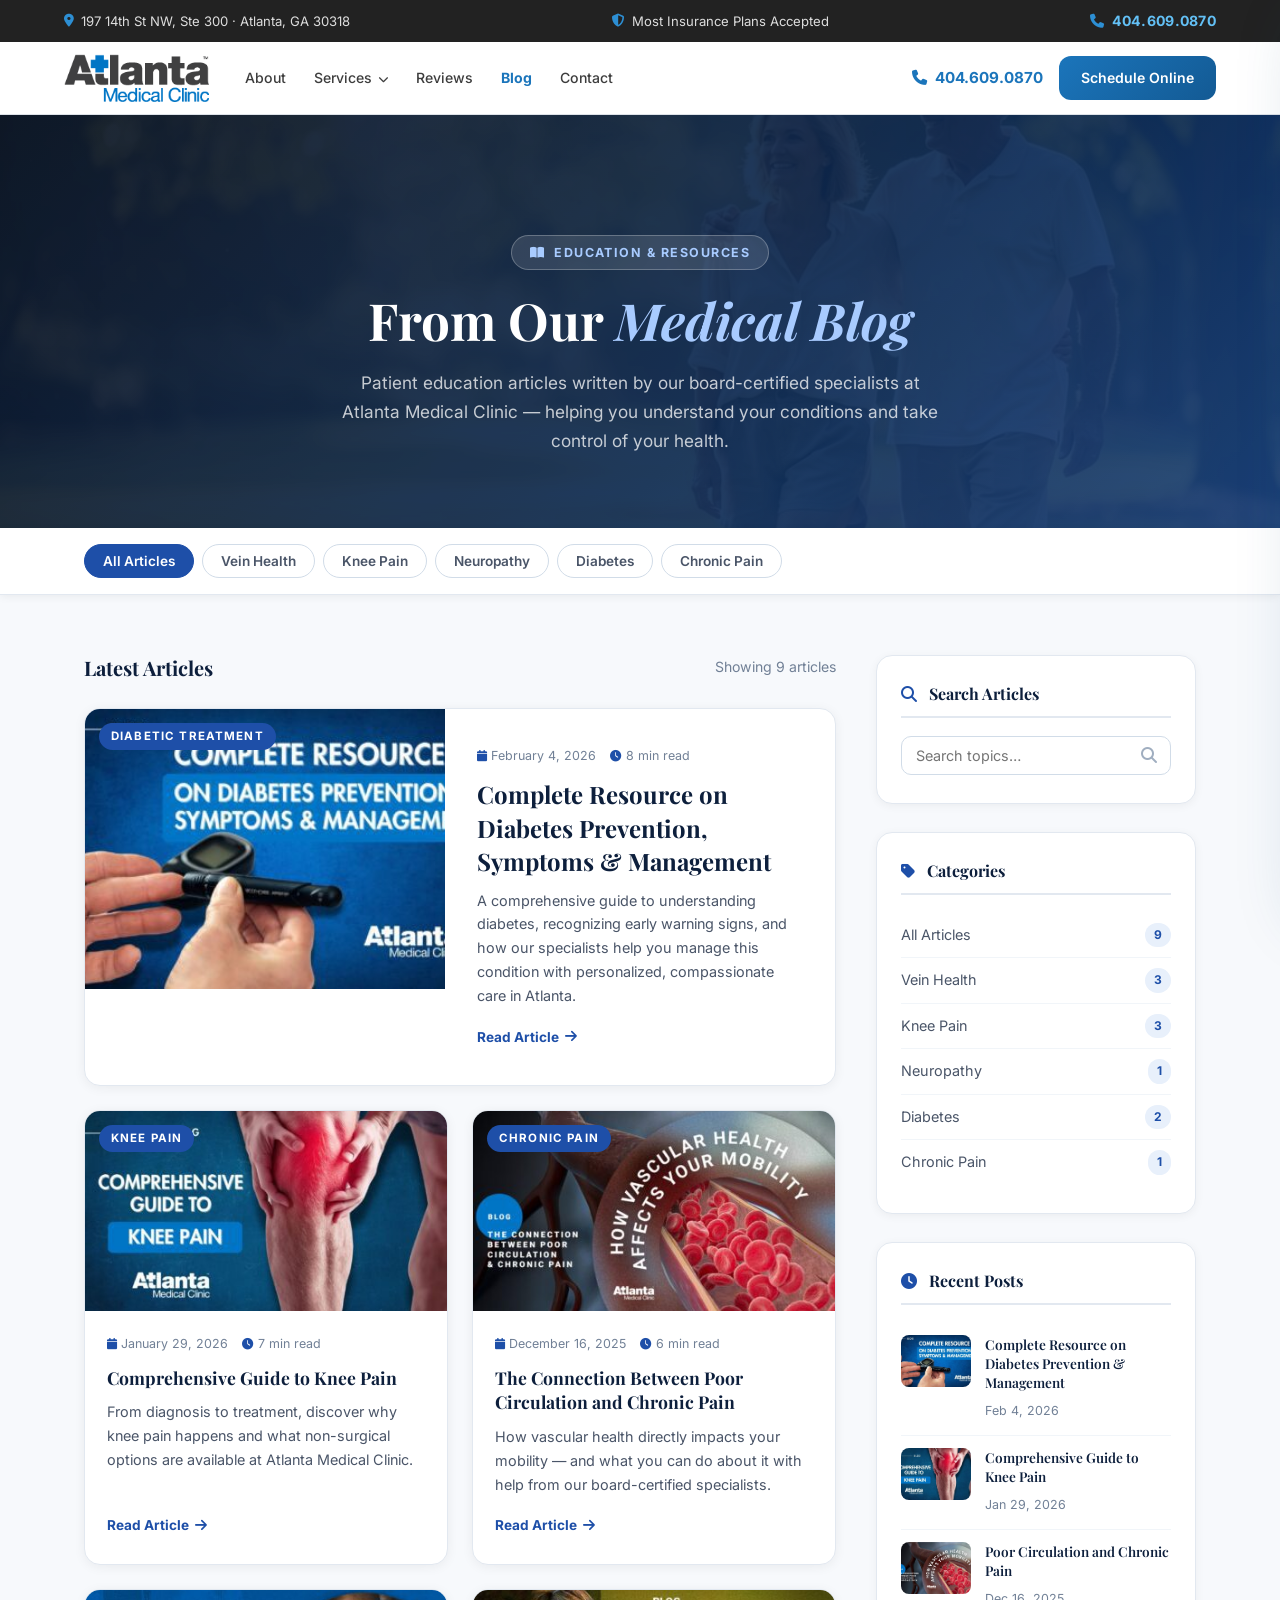
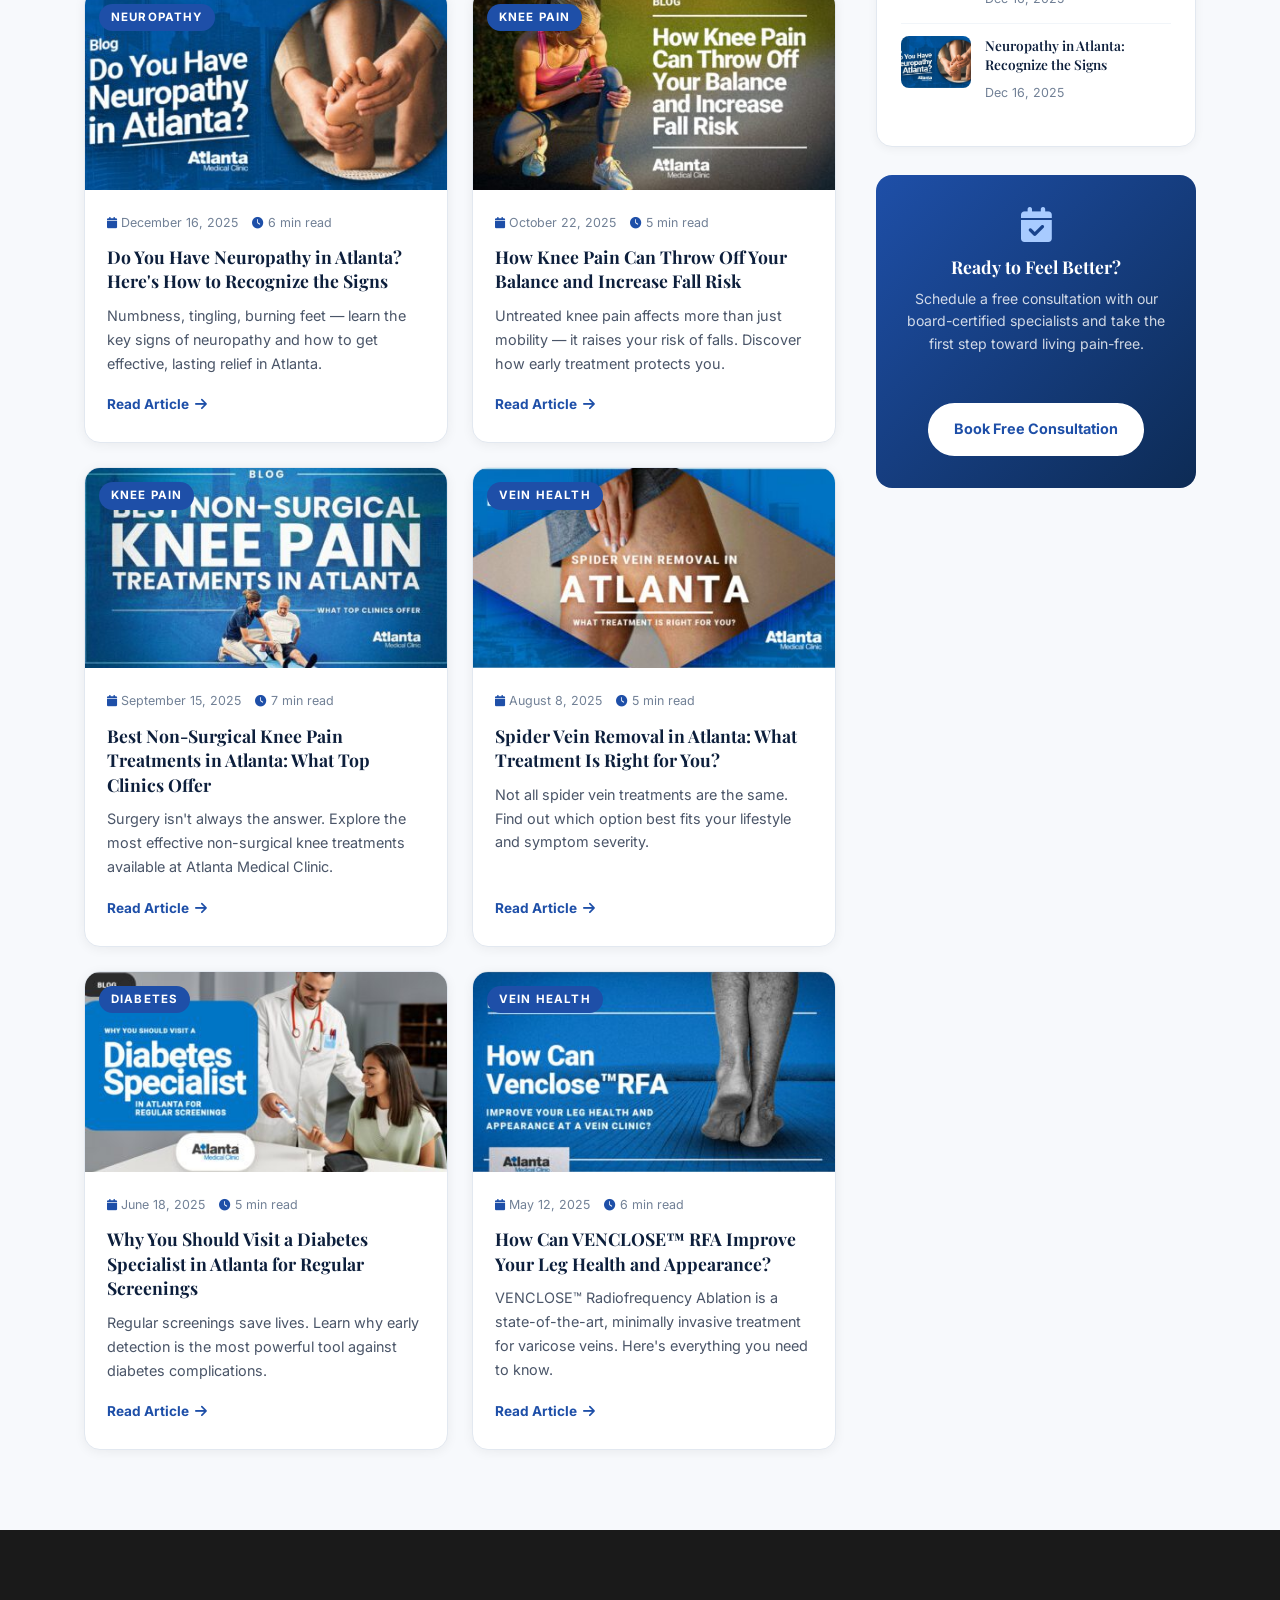
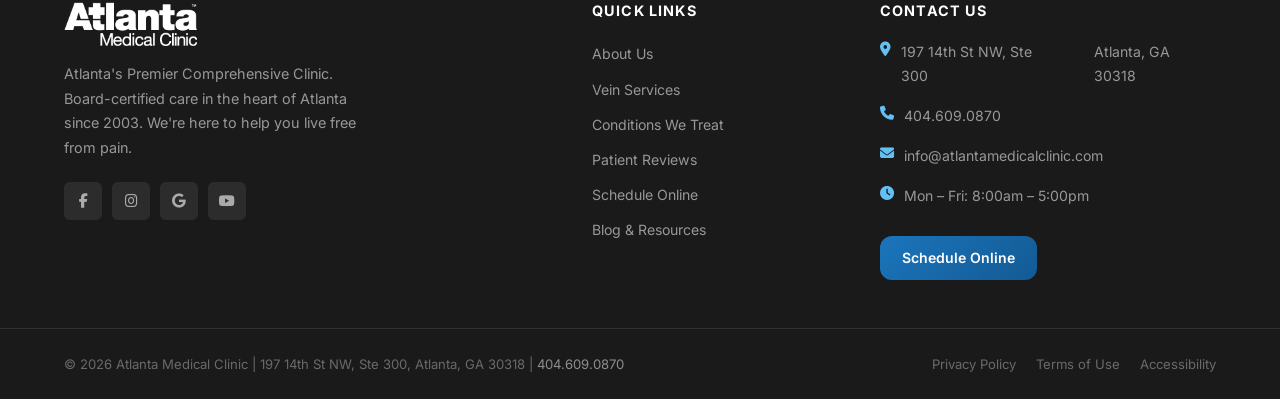
==== commit 8b14b050: "Add files via upload" ====
--- a/blog.html
+++ b/blog.html
@@ -671,7 +671,7 @@
   <!-- TOP BAR -->
   <div class="topbar">
     <div class="topbar-inner">
-      <span><i class="fas fa-map-marker-alt"></i> 4553 N. Shallowford Rd, Suite 200 · Atlanta, GA 30338</span>
+      <span><i class="fas fa-map-marker-alt"></i> 197 14th St NW, Ste 300 · Atlanta, GA 30318</span>
       <span><i class="fas fa-shield-alt"></i> Most Insurance Plans Accepted</span>
       <a href="tel:4046090870" class="topbar-phone"><i class="fas fa-phone"></i> 404.609.0870</a>
     </div>
@@ -1032,7 +1032,7 @@
         <div class="footer-col footer-contact-col">
           <h4>Contact Us</h4>
           <ul class="footer-contact-list">
-            <li><i class="fas fa-map-marker-alt"></i> 4553 N. Shallowford Rd, Suite 200<br><span style="padding-left:22px">Atlanta, GA 30338</span></li>
+            <li><i class="fas fa-map-marker-alt"></i> 197 14th St NW, Ste 300<br><span style="padding-left:22px">Atlanta, GA 30318</span></li>
             <li><i class="fas fa-phone"></i> <a href="tel:4046090870">404.609.0870</a></li>
             <li><i class="fas fa-envelope"></i> <a href="mailto:info@atlantamedicalclinic.com">info@atlantamedicalclinic.com</a></li>
             <li><i class="fas fa-clock"></i> Mon – Fri: 8:00am – 5:00pm</li>
@@ -1044,7 +1044,7 @@
     </div>
     <div class="footer-bottom">
       <div class="container footer-bottom-inner">
-        <p>&copy; 2026 Atlanta Medical Clinic | 4553 N. Shallowford Rd, Suite 200, Atlanta, GA 30338 | <a href="tel:4046090870" style="color:rgba(255,255,255,.5)">404.609.0870</a></p>
+        <p>&copy; 2026 Atlanta Medical Clinic | 197 14th St NW, Ste 300, Atlanta, GA 30318 | <a href="tel:4046090870" style="color:rgba(255,255,255,.5)">404.609.0870</a></p>
         <div class="footer-links">
           <a href="#">Privacy Policy</a>
           <a href="#">Terms of Use</a>
